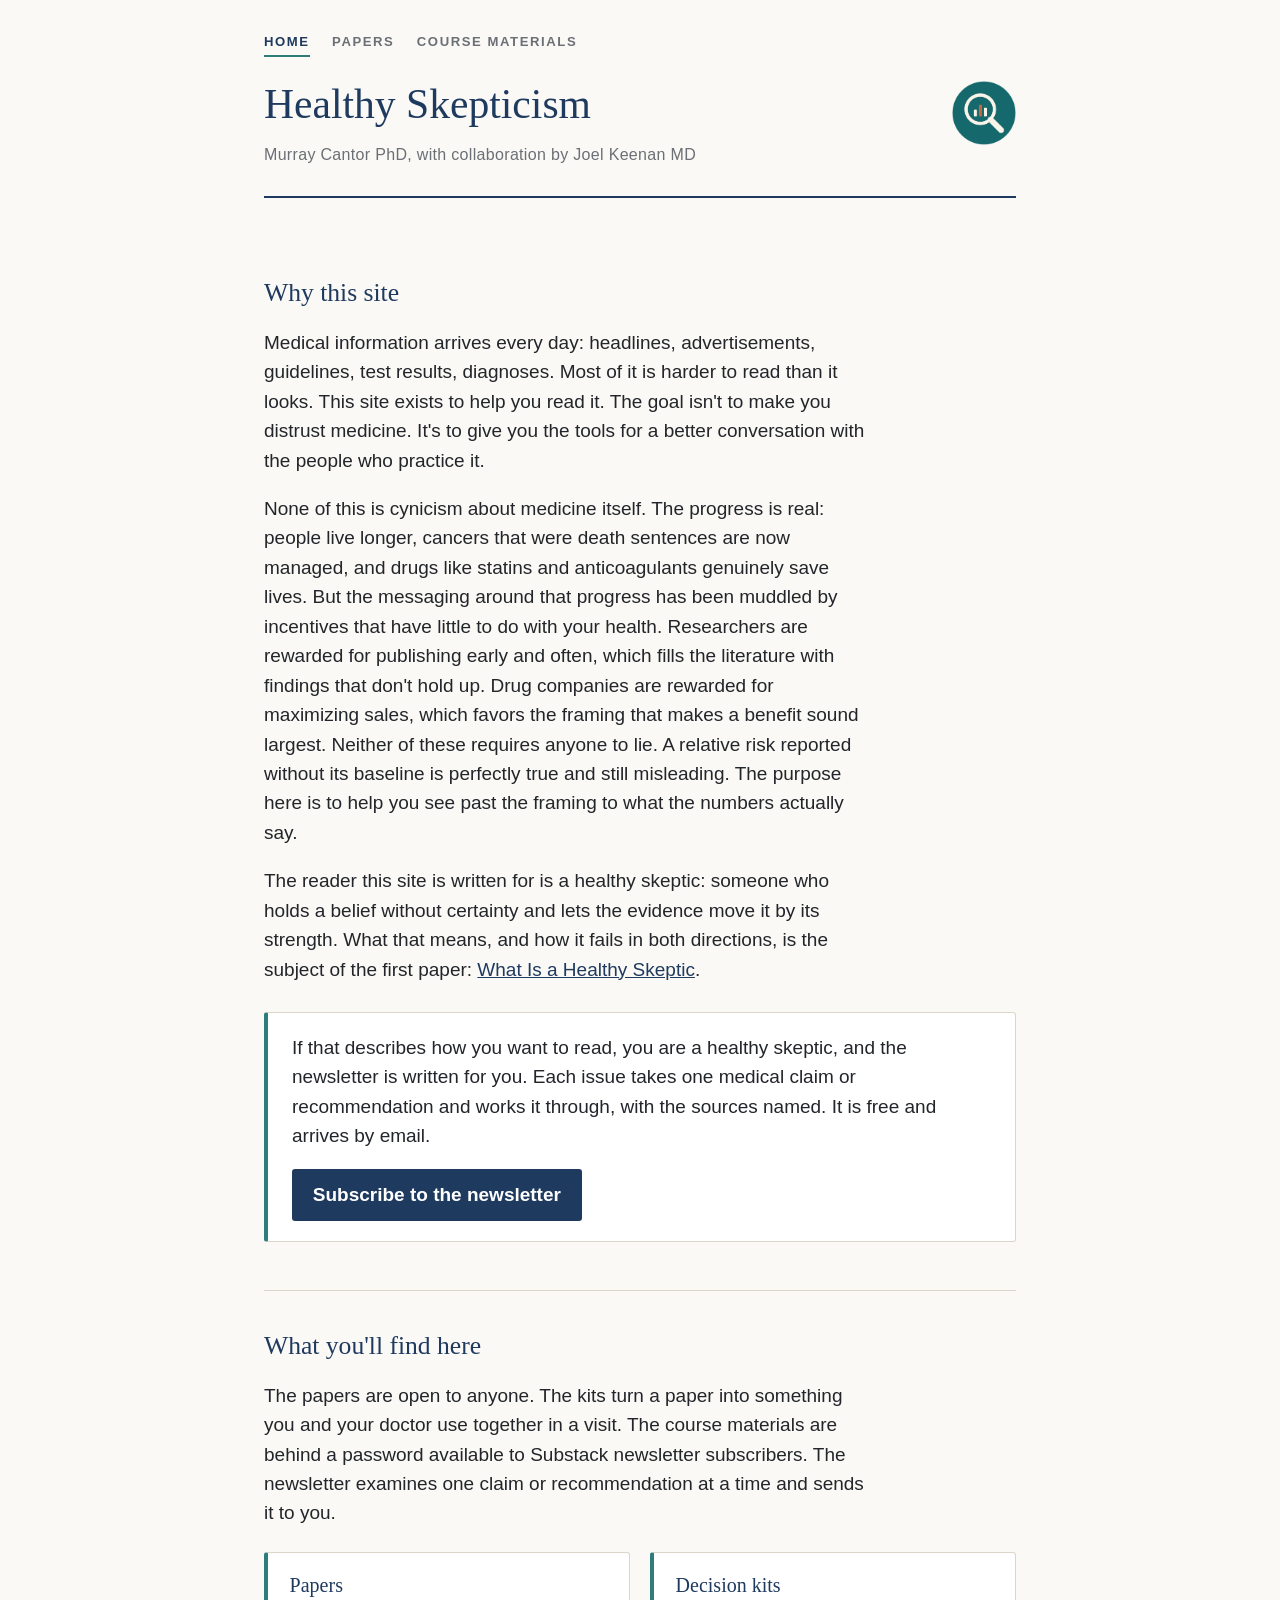
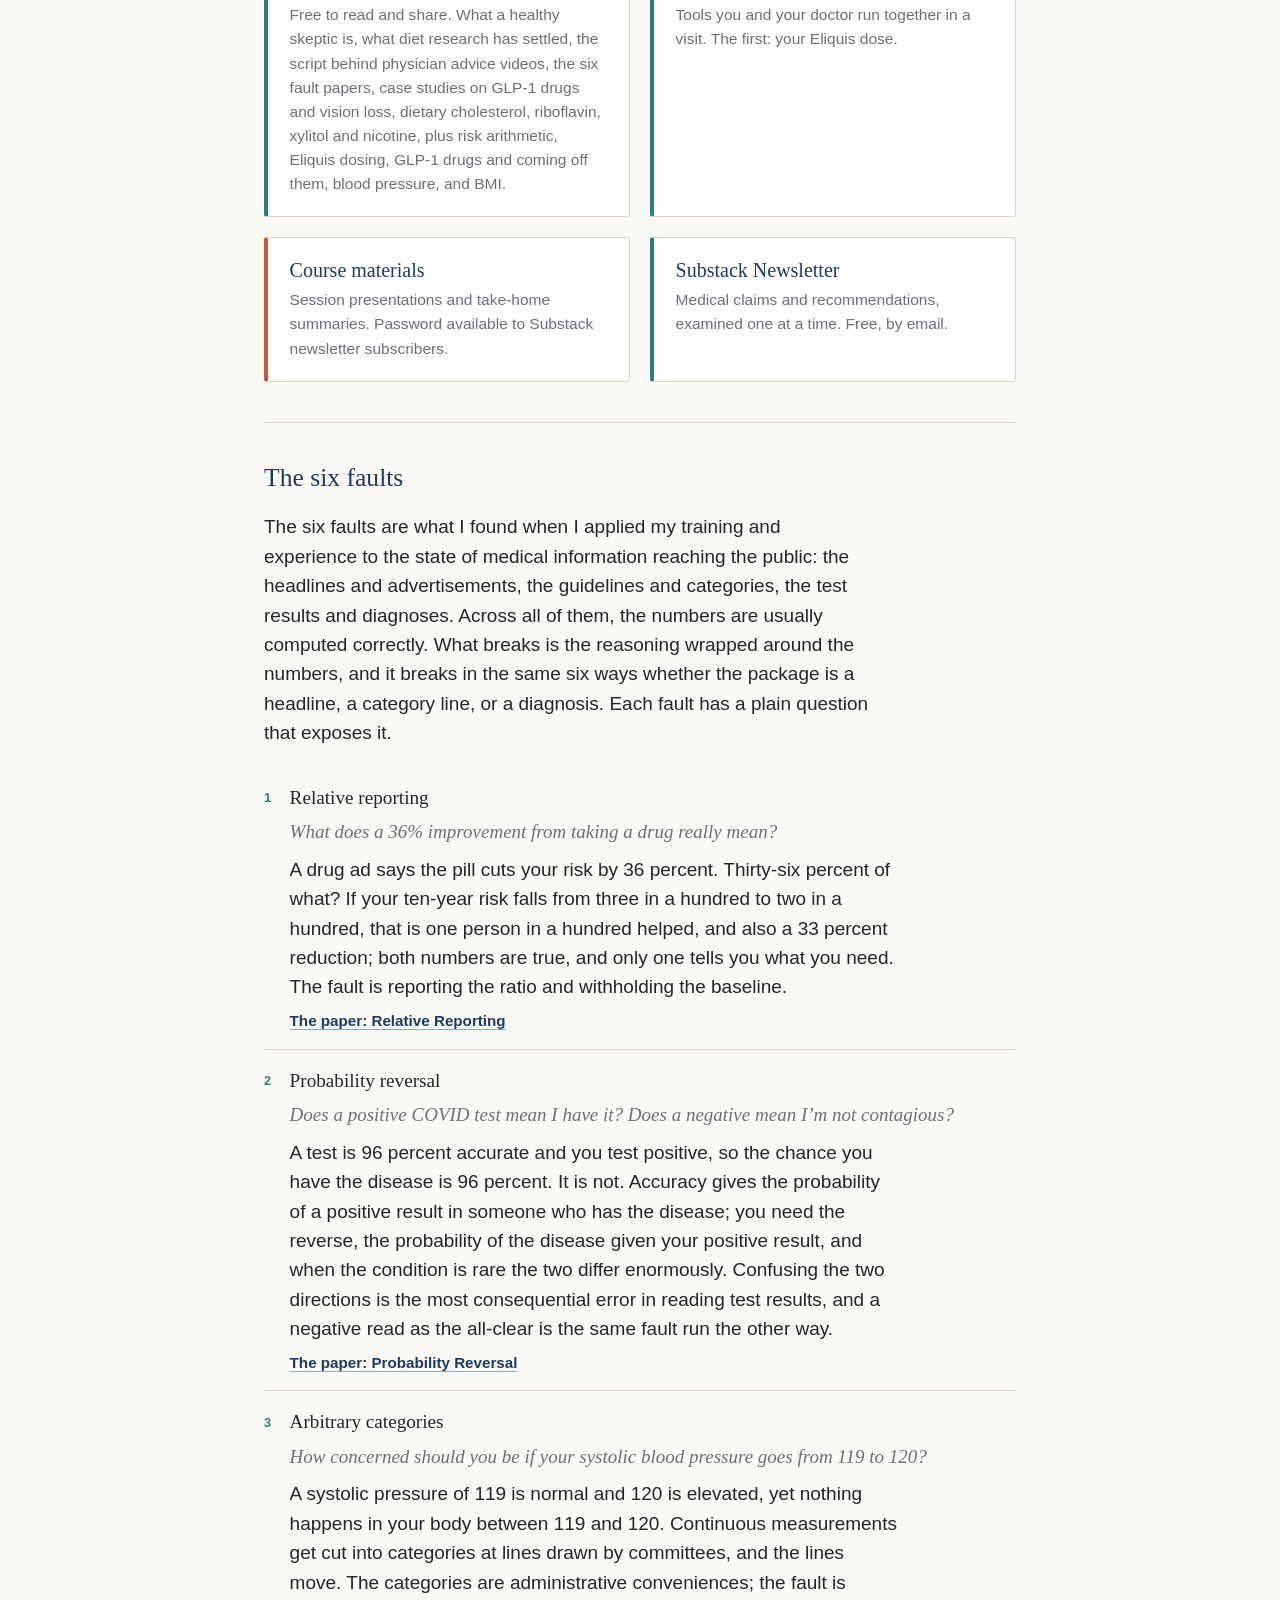
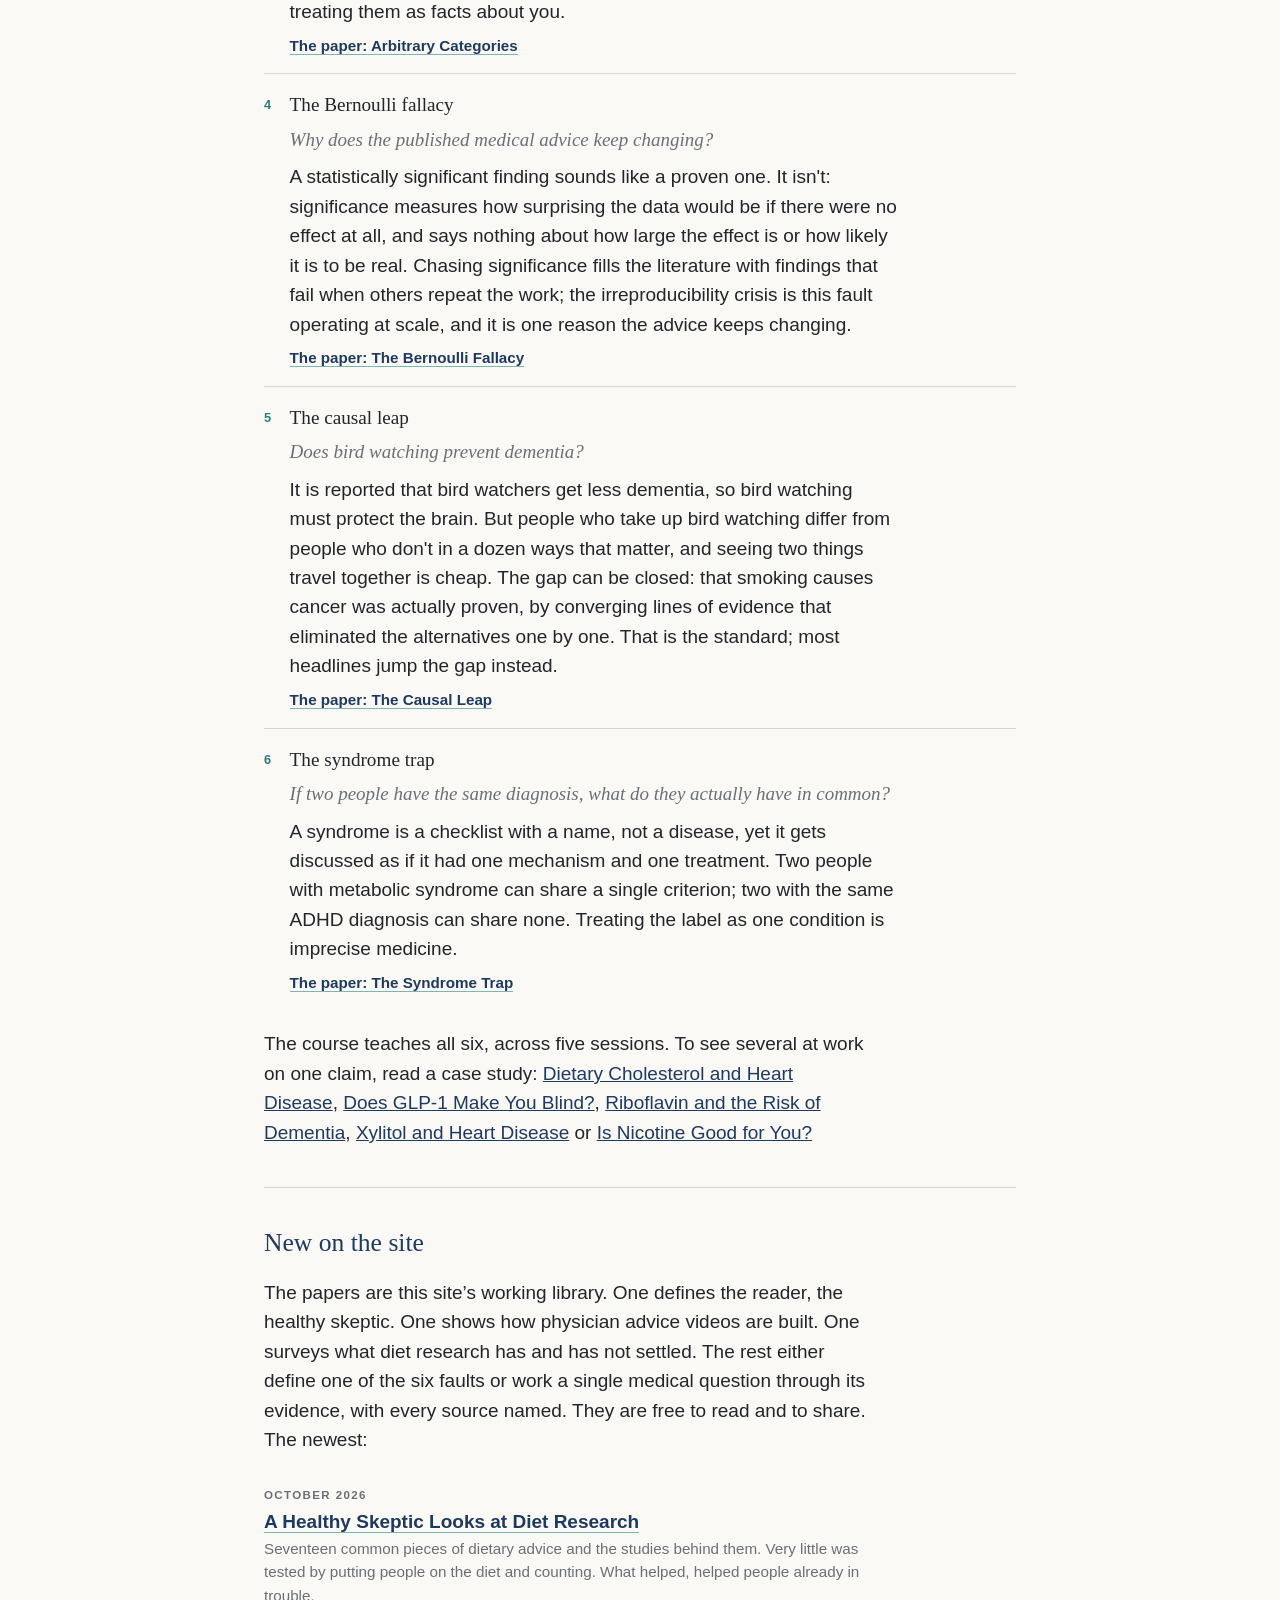
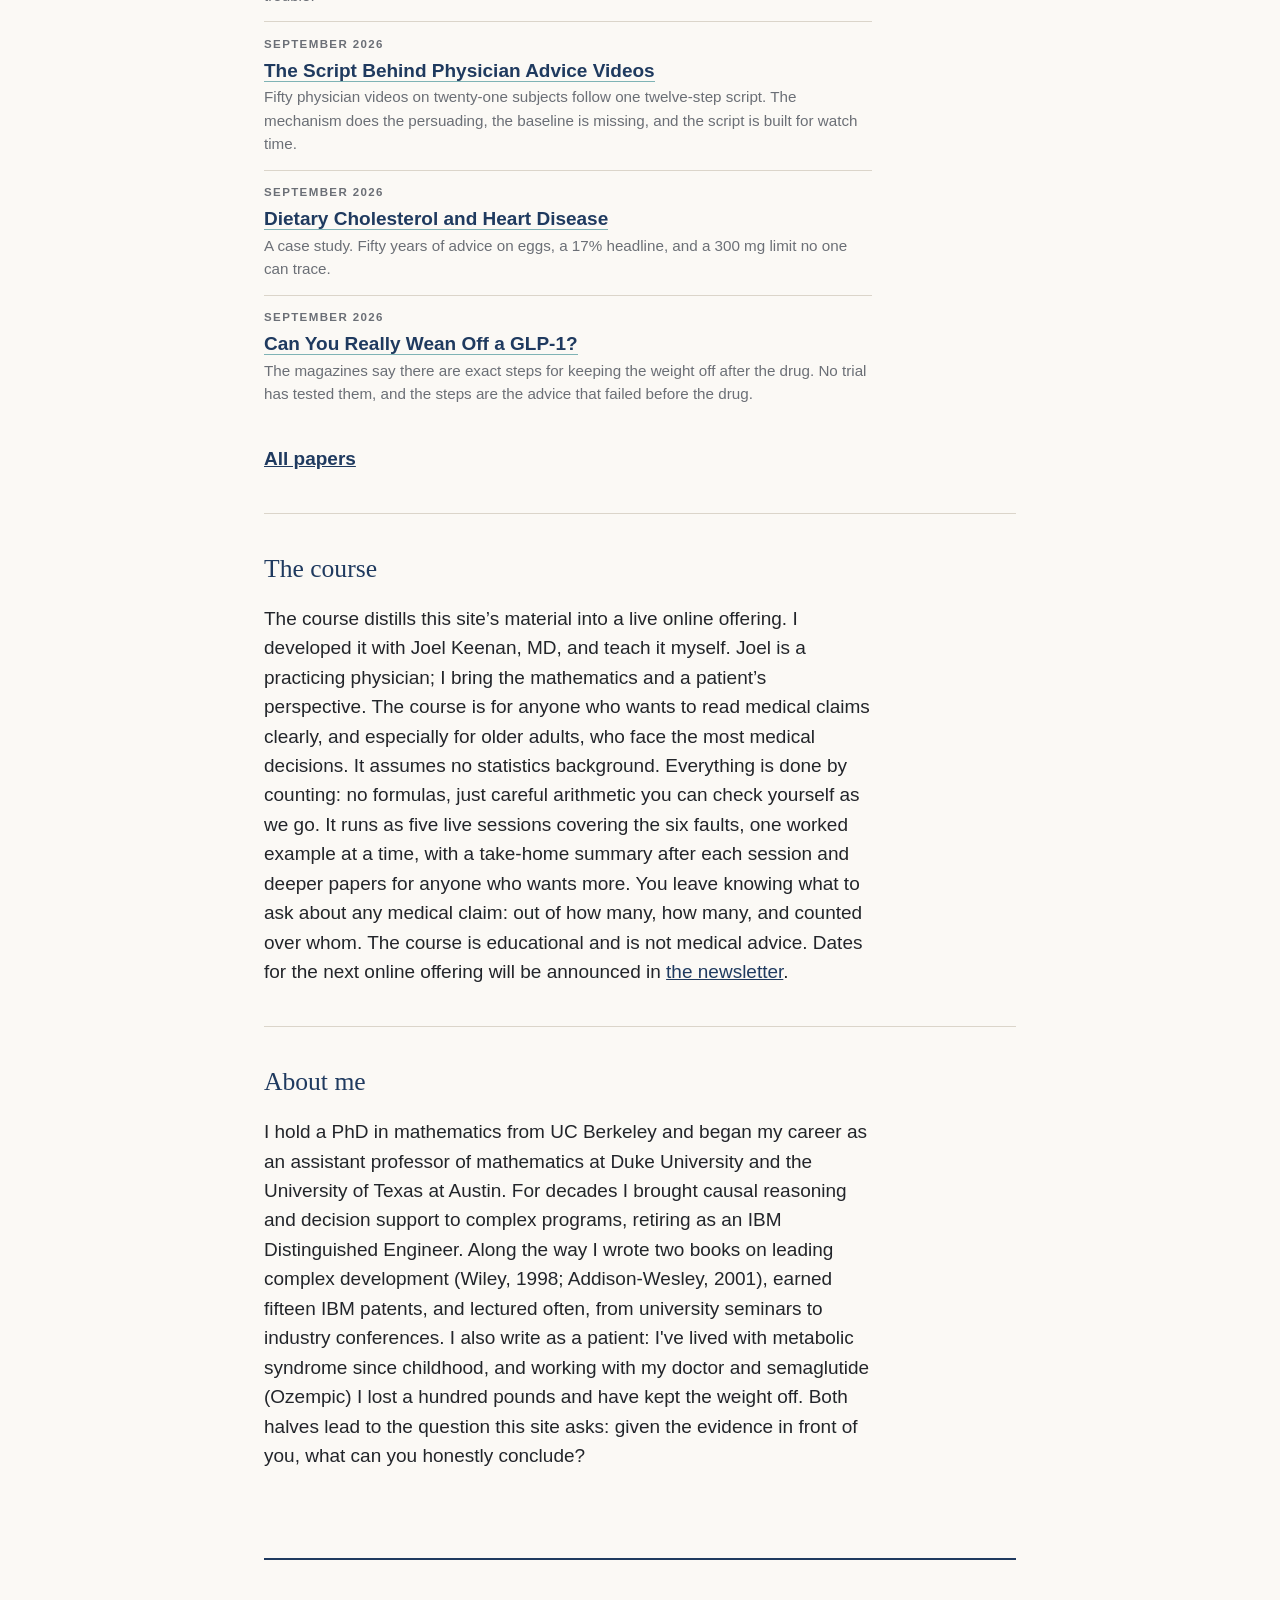
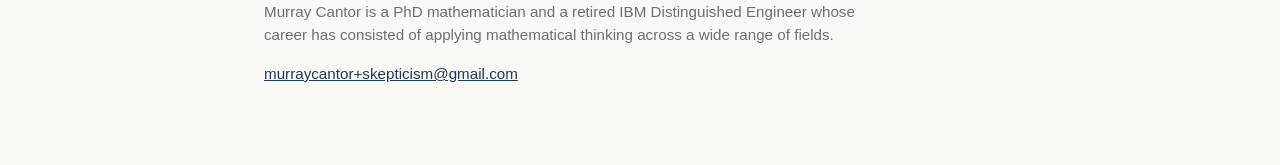
==== index.html @ be03b13c "Add files via upload Dietary paper" ====
<!DOCTYPE html>
<!--
  Healthy Skepticism — landing page.

  The site is four pages and one stylesheet:
    index.html     this page: what the course is, where it is offered, what is new
    papers.html    the public paper library
    eliquis.html   the Eliquis decision kit, explained piece by piece
    students.html  the gated course materials, one block per session
    site.css       all styling for all pages

  Three blocks below are marked for editing. Search for the banner comments:

    1. OFFERINGS   add or change a venue by copying one <dt>/<dd> pair
    2. NOTICES     add one <li> when a paper goes up on papers.html
    3. Footer      email and bio
    4. NEWSLETTER  the invitation block in Why this site, a card, a notice,
                   and the course paragraph
                   (newsletter.healthy-skepticism.com; no embed by decision)

  Adding a paper is two edits: the entry on papers.html and a notice here.
-->
<html lang="en">
<head>
<meta charset="utf-8">
<meta name="viewport" content="width=device-width, initial-scale=1">
<title>Healthy Skepticism</title>
<meta name="description" content="Making sense of medical claims by counting. Free papers on risk, testing and causation, practical decision kits, and a short course on what the numbers in a study, a screening test or a drug advertisement actually say.">
<link rel="stylesheet" href="site.css">
<link rel="icon" href="favicon-32.png" type="image/png" sizes="32x32">
<link rel="alternate icon" href="favicon.ico">
<link rel="apple-touch-icon" href="apple-touch-icon.png">
<meta name="theme-color" content="#1F3A5F">
<meta property="og:type" content="website">
<meta property="og:title" content="Healthy Skepticism">
<meta property="og:description" content="Making sense of medical claims by counting. Free papers on risk, testing and causation, practical decision kits, and a short course on what the numbers in a study, a screening test or a drug advertisement actually say.">
<meta property="og:image" content="https://healthy-skepticism.com/og-image.png">
</head>
<body>
<div class="wrap">

  <nav class="sitenav" aria-label="Site">
    <a href="index.html" aria-current="page">Home</a>
    <a href="papers.html">Papers</a>
    <a href="students.html">Course materials</a>
  </nav>

  <header class="masthead">
    <img class="mark-corner" src="mark.png" width="64" height="64" alt="">
    <h1>Healthy Skepticism</h1>
    <p class="byline">Murray Cantor PhD, with collaboration by Joel Keenan MD</p>
  </header>

  <section>
    <h2>Why this site</h2>
    <p>Medical information arrives every day: headlines, advertisements, guidelines, test results, diagnoses. Most of it is harder to read than it looks. This site exists to help you read it. The goal isn't to make you distrust medicine. It's to give you the tools for a better conversation with the people who practice it.</p>
    <p>None of this is cynicism about medicine itself. The progress is real: people live longer, cancers that were death sentences are now managed, and drugs like statins and anticoagulants genuinely save lives. But the messaging around that progress has been muddled by incentives that have little to do with your health. Researchers are rewarded for publishing early and often, which fills the literature with findings that don't hold up. Drug companies are rewarded for maximizing sales, which favors the framing that makes a benefit sound largest. Neither of these requires anyone to lie. A relative risk reported without its baseline is perfectly true and still misleading. The purpose here is to help you see past the framing to what the numbers actually say.</p>
    <p>The reader this site is written for is a healthy skeptic: someone who holds a belief without certainty and lets the evidence move it by its strength. What that means, and how it fails in both directions, is the subject of the first paper: <a href="papers.html#healthy-skeptic">What Is a Healthy Skeptic</a>.</p>
    <aside class="invite">
      <p>If that describes how you want to read, you are a healthy skeptic, and the newsletter is written for you. Each issue takes one medical claim or recommendation and works it through, with the sources named. It is free and arrives by email.</p>
      <p><a class="cta" href="https://newsletter.healthy-skepticism.com" rel="noopener">Subscribe to the newsletter</a></p>
    </aside>
  </section>

  <section>
    <h2>What you'll find here</h2>
    <p>The papers are open to anyone. The kits turn a paper into something you and your doctor use together in a visit. The course materials are behind a password available to Substack newsletter subscribers. The newsletter examines one claim or recommendation at a time and sends it to you.</p>
    <div class="cards">
      <a class="card" href="papers.html">
        <h3>Papers</h3>
        <p>Free to read and share. What a healthy skeptic is, what diet research has settled, the script behind physician advice videos, the six fault papers, case studies on GLP-1 drugs and vision loss, dietary cholesterol, riboflavin, xylitol and nicotine, plus risk arithmetic, Eliquis dosing, GLP-1 drugs and coming off them, blood pressure, and BMI.</p>
      </a>
      <a class="card" href="eliquis.html">
        <h3>Decision kits</h3>
        <p>Tools you and your doctor run together in a visit. The first: your Eliquis dose.</p>
      </a>
      <a class="card locked" href="students.html">
        <h3>Course materials</h3>
        <p>Session presentations and take-home summaries. Password available to Substack newsletter subscribers.</p>
      </a>
      <a class="card" href="https://newsletter.healthy-skepticism.com" rel="noopener">
        <h3>Substack Newsletter</h3>
        <p>Medical claims and recommendations, examined one at a time. Free, by email.</p>
      </a>
    </div>
  </section>

  <section id="faults">
    <h2>The six faults</h2>
    <p>The six faults are what I found when I applied my training and experience to the state of medical information reaching the public: the headlines and advertisements, the guidelines and categories, the test results and diagnoses. Across all of them, the numbers are usually computed correctly. What breaks is the reasoning wrapped around the numbers, and it breaks in the same six ways whether the package is a headline, a category line, or a diagnosis. Each fault has a plain question that exposes it.</p>
    <ol class="faults">
      <li>
        <span class="name">Relative reporting</span>
        <span class="q">What does a 36% improvement from taking a drug really mean?</span>
        <p class="expl">A drug ad says the pill cuts your risk by 36 percent. Thirty-six percent of what? If your ten-year risk falls from three in a hundred to two in a hundred, that is one person in a hundred helped, and also a 33 percent reduction; both numbers are true, and only one tells you what you need. The fault is reporting the ratio and withholding the baseline.</p>
              <p class="read"><a href="papers/fault1-relative-reporting.pdf" target="_blank" rel="noopener">The paper: Relative Reporting</a></p>
      </li>
      <li>
        <span class="name">Probability reversal</span>
        <span class="q">Does a positive COVID test mean I have it? Does a negative mean I’m not contagious?</span>
        <p class="expl">A test is 96 percent accurate and you test positive, so the chance you have the disease is 96 percent. It is not. Accuracy gives the probability of a positive result in someone who has the disease; you need the reverse, the probability of the disease given your positive result, and when the condition is rare the two differ enormously. Confusing the two directions is the most consequential error in reading test results, and a negative read as the all-clear is the same fault run the other way.</p>
              <p class="read"><a href="papers/fault2-probability-reversal.pdf" target="_blank" rel="noopener">The paper: Probability Reversal</a></p>
      </li>
      <li>
        <span class="name">Arbitrary categories</span>
        <span class="q">How concerned should you be if your systolic blood pressure goes from 119 to 120?</span>
        <p class="expl">A systolic pressure of 119 is normal and 120 is elevated, yet nothing happens in your body between 119 and 120. Continuous measurements get cut into categories at lines drawn by committees, and the lines move. The categories are administrative conveniences; the fault is treating them as facts about you.</p>
              <p class="read"><a href="papers/fault3-arbitrary-categories.pdf" target="_blank" rel="noopener">The paper: Arbitrary Categories</a></p>
      </li>
      <li>
        <span class="name">The Bernoulli fallacy</span>
        <span class="q">Why does the published medical advice keep changing?</span>
        <p class="expl">A statistically significant finding sounds like a proven one. It isn't: significance measures how surprising the data would be if there were no effect at all, and says nothing about how large the effect is or how likely it is to be real. Chasing significance fills the literature with findings that fail when others repeat the work; the irreproducibility crisis is this fault operating at scale, and it is one reason the advice keeps changing.</p>
              <p class="read"><a href="papers/fault4-bernoulli-fallacy.pdf" target="_blank" rel="noopener">The paper: The Bernoulli Fallacy</a></p>
      </li>
      <li>
        <span class="name">The causal leap</span>
        <span class="q">Does bird watching prevent dementia?</span>
        <p class="expl">It is reported that bird watchers get less dementia, so bird watching must protect the brain. But people who take up bird watching differ from people who don't in a dozen ways that matter, and seeing two things travel together is cheap. The gap can be closed: that smoking causes cancer was actually proven, by converging lines of evidence that eliminated the alternatives one by one. That is the standard; most headlines jump the gap instead.</p>
              <p class="read"><a href="papers/fault5-causal-leap.pdf" target="_blank" rel="noopener">The paper: The Causal Leap</a></p>
      </li>
      <li>
        <span class="name">The syndrome trap</span>
        <span class="q">If two people have the same diagnosis, what do they actually have in common?</span>
        <p class="expl">A syndrome is a checklist with a name, not a disease, yet it gets discussed as if it had one mechanism and one treatment. Two people with metabolic syndrome can share a single criterion; two with the same ADHD diagnosis can share none. Treating the label as one condition is imprecise medicine.</p>
              <p class="read"><a href="papers/fault6-syndrome-trap.pdf" target="_blank" rel="noopener">The paper: The Syndrome Trap</a></p>
      </li>
    </ol>
    <p>The course teaches all six, across five sessions. To see several at work on one claim, read a case study: <a href="papers.html#cholesterol">Dietary Cholesterol and Heart Disease</a>, <a href="papers.html#glp1-vision">Does GLP-1 Make You Blind?</a>, <a href="papers.html#riboflavin">Riboflavin and the Risk of Dementia</a>, <a href="papers.html#xylitol">Xylitol and Heart Disease</a> or <a href="papers.html#nicotine">Is Nicotine Good for You?</a></p>
  </section>

  <section>
    <h2>New on the site</h2>
    <p>The papers are this site’s working library. One defines the reader, the healthy skeptic. One shows how physician advice videos are built. One surveys what diet research has and has not settled. The rest either define one of the six faults or work a single medical question through its evidence, with every source named. They are free to read and to share. The newest:</p>
    <ul class="notices">
      <li>
        <span class="when">October 2026</span>
        <a href="papers.html#diet-research">A Healthy Skeptic Looks at Diet Research</a>
        <span class="gloss">Seventeen common pieces of dietary advice and the studies behind them. Very little was tested by putting people on the diet and counting. What helped, helped people already in trouble.</span>
      </li>
      <li>
        <span class="when">September 2026</span>
        <a href="papers.html#advice-videos">The Script Behind Physician Advice Videos</a>
        <span class="gloss">Fifty physician videos on twenty-one subjects follow one twelve-step script. The mechanism does the persuading, the baseline is missing, and the script is built for watch time.</span>
      </li>
      <li>
        <span class="when">September 2026</span>
        <a href="papers.html#cholesterol">Dietary Cholesterol and Heart Disease</a>
        <span class="gloss">A case study. Fifty years of advice on eggs, a 17% headline, and a 300 mg limit no one can trace.</span>
      </li>
      <li>
        <span class="when">September 2026</span>
        <a href="papers.html#glp1-wean">Can You Really Wean Off a GLP-1?</a>
        <span class="gloss">The magazines say there are exact steps for keeping the weight off after the drug. No trial has tested them, and the steps are the advice that failed before the drug.</span>
      </li>
    </ul>
    <p class="more"><a href="papers.html">All papers</a></p>
  </section>

  <section>
    <h2>The course</h2>
    <p>The course distills this site’s material into a live online offering. I developed it with Joel Keenan, MD, and teach it myself. Joel is a practicing physician; I bring the mathematics and a patient’s perspective. The course is for anyone who wants to read medical claims clearly, and especially for older adults, who face the most medical decisions. It assumes no statistics background. Everything is done by counting: no formulas, just careful arithmetic you can check yourself as we go. It runs as five live sessions covering the six faults, one worked example at a time, with a take-home summary after each session and deeper papers for anyone who wants more. You leave knowing what to ask about any medical claim: out of how many, how many, and counted over whom. The course is educational and is not medical advice. Dates for the next online offering will be announced in <a href="https://newsletter.healthy-skepticism.com" rel="noopener">the newsletter</a>.</p>
  </section>

  <section>
    <h2>About me</h2>
    <p>I hold a PhD in mathematics from UC Berkeley and began my career as an assistant professor of mathematics at Duke University and the University of Texas at Austin. For decades I brought causal reasoning and decision support to complex programs, retiring as an IBM Distinguished Engineer. Along the way I wrote two books on leading complex development (Wiley, 1998; Addison-Wesley, 2001), earned fifteen IBM patents, and lectured often, from university seminars to industry conferences. I also write as a patient: I've lived with metabolic syndrome since childhood, and working with my doctor and semaglutide (Ozempic) I lost a hundred pounds and have kept the weight off. Both halves lead to the question this site asks: given the evidence in front of you, what can you honestly conclude?</p>
  </section>
  <!-- ====================================================================== -->

  <footer>
    <p>Murray Cantor is a PhD mathematician and a retired IBM Distinguished Engineer whose career has consisted of applying mathematical thinking across a wide range of fields.</p>
    <p><a href="mailto:murraycantor+skepticism@gmail.com">murraycantor+skepticism@gmail.com</a></p>
  </footer>

</div>
</body>
</html>
---- site.css ----
/* ============================================================
   Healthy Skepticism — one stylesheet for the whole site.

   Every page links this file and nothing else. Change a colour,
   a font or a rule here and all three pages follow.

   Sections below, in order:
     tokens · base · site nav · masthead · sections · cards
     five faults · venues · notices · paper entries · file lists
     footer · password gate · small screens
   ============================================================ */

/* ---------- tokens ---------- */
:root{
  --navy:#1F3A5F;
  --teal:#2E7D7B;
  --teal-pale:#7FB3B5;
  --terra:#C05B3C;
  --amber:#E08A3C;
  --darkred:#8B2323;
  --moss:#5A7247;
  --ink:#22252A;
  --paper:#FBF9F5;
  --rule:#DBD5CA;
  --muted:#6B6F76;
  --serif:"Bookman Old Style","Bookman","Georgia",serif;
  --sans:"Calibri","Segoe UI",-apple-system,BlinkMacSystemFont,"Helvetica Neue",Arial,sans-serif;
}

/* ---------- base ---------- */
*{box-sizing:border-box}
html{-webkit-text-size-adjust:100%}
body{
  margin:0;background:var(--paper);color:var(--ink);
  font-family:var(--sans);font-size:19px;line-height:1.55;
}
.wrap{max-width:50rem;margin:0 auto;padding:2rem 1.5rem 5rem}
a{color:var(--navy)}
a:focus-visible{outline:3px solid var(--amber);outline-offset:3px;border-radius:2px}
[hidden]{display:none !important}

.masthead{position:relative}
.mark-corner{position:absolute;top:0;right:0}
@media (max-width:600px){.mark-corner{width:44px;height:44px}}

/* ---------- site nav ---------- */
.sitenav{
  display:flex;flex-wrap:wrap;gap:1.4rem;
  font-size:.82rem;letter-spacing:.12em;text-transform:uppercase;font-weight:700;
  padding-bottom:1.5rem
}
.sitenav a{color:var(--muted);text-decoration:none;padding-bottom:.15rem}
.sitenav a:hover{color:var(--navy)}
.sitenav a[aria-current="page"]{color:var(--navy);border-bottom:2px solid var(--teal)}

/* ---------- masthead ---------- */
.masthead{border-bottom:2px solid var(--navy);padding-bottom:1.75rem;margin-bottom:2.5rem}
.eyebrow,.course{
  font-size:.8rem;letter-spacing:.16em;text-transform:uppercase;
  color:var(--teal);font-weight:700;margin:0 0 .6rem
}
h1{font-family:var(--serif);font-size:2.6rem;line-height:1.12;margin:0 0 1rem;color:var(--navy);font-weight:400}
.masthead h1:last-child{margin-bottom:0}
.byline{margin:.2rem 0 0;font-size:1rem;color:var(--muted);letter-spacing:.02em}
.standfirst{margin:0;max-width:36rem;font-size:1.1rem}

/* ---------- sections ---------- */
section{padding:2.5rem 0;border-bottom:1px solid var(--rule)}
section:last-of-type{border-bottom:0}
h2{font-family:var(--serif);font-size:1.6rem;line-height:1.2;margin:0 0 1rem;font-weight:400;color:var(--navy)}
h3{font-family:var(--serif);font-size:1.25rem;line-height:1.25;margin:0;font-weight:400;color:var(--ink)}
p{max-width:38rem}
p:last-child{margin-bottom:0}
.note{color:var(--muted);font-size:.95rem}

/* ---------- destination cards ---------- */
.cards{display:grid;grid-template-columns:1fr 1fr;gap:1.25rem;margin-top:1.5rem}
.card{
  display:block;text-decoration:none;color:inherit;
  border:1.5px solid var(--rule);border-left:4px solid var(--teal);
  border-radius:3px;padding:1.25rem 1.35rem;background:#fff
}
.card:hover{border-color:var(--teal-pale);border-left-color:var(--navy)}
.card:focus-visible{outline:3px solid var(--amber);outline-offset:3px}
.card h3{margin-bottom:.35rem;color:var(--navy)}
.card p{margin:0;font-size:.97rem;color:var(--muted);max-width:none}
.card.locked{border-left-color:var(--terra)}

/* ---------- buttons ---------- */
.cta{
  display:inline-block;font-weight:600;text-decoration:none;color:#fff;
  background:var(--navy);padding:.7rem 1.3rem;border-radius:3px;margin-top:.25rem
}
.cta:hover{background:var(--teal)}
.cta:focus-visible{outline:3px solid var(--amber);outline-offset:3px}

/* ---------- invitation (home page, newsletter) ---------- */
.invite{
  margin:1.75rem 0 .5rem;padding:1.25rem 1.5rem;
  border:1.5px solid var(--rule);border-left:4px solid var(--teal);
  background:#fff;border-radius:3px
}
.invite p{margin:0 0 .9rem;max-width:none}
.invite p:last-child{margin-bottom:0}

/* ---------- the five faults ---------- */
ol.faults{list-style:none;margin:0;padding:0;counter-reset:fault}
ol.faults li{padding:1rem 0;border-top:1px solid var(--rule);counter-increment:fault}
ol.faults li:first-child{border-top:0}
ol.faults .name{font-family:var(--serif);font-size:1.2rem;color:var(--ink);display:block}
ol.faults .name::before{
  content:counter(fault);
  font-family:var(--sans);font-size:.8rem;font-weight:700;color:var(--teal);
  display:inline-block;min-width:1.6rem;vertical-align:.15em
}
ol.faults .q{
  font-family:var(--serif);font-style:italic;color:var(--muted);
  margin:.3rem 0 0 1.6rem;display:block
}
ol.faults .expl{margin:.5rem 0 0 1.6rem}
ol.faults .read{margin:.45rem 0 0 1.6rem;font-size:.95rem}
ol.faults .read a{text-decoration:none;font-weight:600;border-bottom:1.5px solid var(--teal-pale)}
ol.faults .read a:hover{border-bottom-color:var(--teal)}

/* ---------- venues ---------- */
dl.venues{margin:0}
dl.venues dt{
  font-family:var(--serif);font-size:1.15rem;color:var(--ink);
  padding-top:1rem;margin-top:1rem;border-top:1px solid var(--rule)
}
dl.venues dt:first-child{padding-top:0;margin-top:0;border-top:0}
dl.venues dd{margin:.3rem 0 0;max-width:38rem;color:var(--muted)}

/* ---------- notices (what is new) ---------- */
ul.notices{list-style:none;margin:0;padding:0}
ul.notices li{padding:.85rem 0;border-top:1px solid var(--rule);max-width:38rem}
ul.notices li:first-child{border-top:0}
ul.notices .when{
  display:block;font-size:.72rem;letter-spacing:.12em;text-transform:uppercase;
  color:var(--muted);font-weight:700;margin-bottom:.15rem
}
ul.notices a{font-weight:600;text-decoration:none;border-bottom:1.5px solid var(--teal-pale)}
ul.notices a:hover{border-bottom-color:var(--navy)}
ul.notices .gloss{display:block;color:var(--muted);font-size:.95rem}
.more{margin-top:1.5rem;font-weight:600}

/* ---------- paper entries ---------- */
/* Section headings carry no subtitle, so the heading owns the space below it. */
.group{padding:2.5rem 0;border-bottom:1px solid var(--rule)}
.group:last-of-type{border-bottom:0}
.group > h2{margin-bottom:1.5rem}
article.paper{
  padding:1.25rem 0 1.25rem 1.1rem;border-top:1px solid var(--rule);
  border-left:3px solid var(--accent,var(--teal));margin-top:1.25rem
}
article.paper:first-of-type{margin-top:0}
article.paper .tag{
  margin:0 0 .3rem;font-size:.72rem;letter-spacing:.12em;text-transform:uppercase;
  font-weight:700;color:var(--accent,var(--teal))
}
article.paper h3 a{text-decoration:none;border-bottom:1.5px solid var(--teal-pale)}
article.paper h3 a:hover{border-bottom-color:var(--navy)}
article.paper .sub{margin:.35rem 0 0;font-size:1rem}
article.paper .meta{
  margin:.6rem 0 0;font-size:.78rem;letter-spacing:.08em;text-transform:uppercase;
  color:var(--muted);font-weight:700
}
.f1{--accent:var(--teal)}
.f2{--accent:var(--navy)}
.f3{--accent:var(--terra)}
.f4{--accent:var(--darkred)}
.f5{--accent:var(--amber)}
.f6{--accent:var(--moss)}

/* ---------- session blocks and file lists ---------- */
.session{padding:2.5rem 0;border-bottom:1px solid var(--rule)}
.session:last-of-type{border-bottom:0}
.marker{
  font-size:.8rem;letter-spacing:.16em;text-transform:uppercase;font-weight:700;
  color:var(--muted);margin-bottom:.5rem
}
.session h2{font-size:1.75rem;margin:0;color:var(--navy)}
.question{
  font-family:var(--serif);font-style:italic;font-size:1.15rem;
  margin:.5rem 0 0;padding-left:.9rem;border-left:3px solid var(--accent,var(--teal));
  color:var(--accent,var(--teal))
}
.s1{--accent:var(--teal)}
.s2{--accent:var(--navy)}
.s3{--accent:var(--terra)}
.s4{--accent:var(--darkred)}
.s5{--accent:var(--teal)}
ul.files{list-style:none;margin:1.5rem 0 0;padding:0}
ul.files li{padding:.55rem 0;border-top:1px solid var(--rule)}
ul.files li:first-child{border-top:0}
ul.files a{text-decoration:none;font-weight:600;border-bottom:1.5px solid var(--teal-pale)}
ul.files a:hover{border-bottom-color:var(--accent,var(--teal))}
.kind{
  display:inline-block;min-width:5.5rem;
  font-size:.72rem;letter-spacing:.1em;text-transform:uppercase;
  color:var(--muted);font-weight:700
}

/* ---------- footer ---------- */
footer{margin-top:3rem;padding-top:1.5rem;border-top:2px solid var(--navy);font-size:.95rem;color:var(--muted)}
footer p{max-width:38rem}
footer a{color:var(--navy)}

/* ---------- password gate ---------- */
#gate{min-height:60vh;display:flex;flex-direction:column;justify-content:center;max-width:24rem}
#gate h1{margin-bottom:1.25rem}
#gate label{
  display:block;font-size:.8rem;letter-spacing:.16em;text-transform:uppercase;
  font-weight:700;color:var(--muted);margin-bottom:.5rem
}
#gate .row{display:flex;gap:.5rem}
#gate input{
  flex:1;min-width:0;font-family:var(--sans);font-size:1.05rem;padding:.6rem .7rem;
  border:1.5px solid var(--rule);border-radius:3px;background:#fff;color:var(--ink)
}
#gate input:focus-visible{outline:3px solid var(--amber);outline-offset:2px;border-color:var(--teal)}
#gate button{
  font-family:var(--sans);font-size:1.05rem;font-weight:600;padding:.6rem 1.1rem;
  border:0;border-radius:3px;background:var(--navy);color:#fff;cursor:pointer
}
#gate button:hover{background:var(--teal)}
#gate button:focus-visible{outline:3px solid var(--amber);outline-offset:2px}
#gate .hint{margin:.9rem 0 0;font-size:.95rem;color:var(--muted)}
#gate .error{margin:.9rem 0 0;font-size:.95rem;color:var(--darkred);font-weight:600}

/* ---------- small screens ---------- */
@media (max-width:34rem){
  body{font-size:18px}
  .wrap{padding:1.5rem 1.15rem 3.5rem}
  h1{font-size:2rem}
  h2{font-size:1.4rem}
  .session h2{font-size:1.45rem}
  .cards{grid-template-columns:1fr}
  .kind{display:block;min-width:0;margin-bottom:.15rem}
}
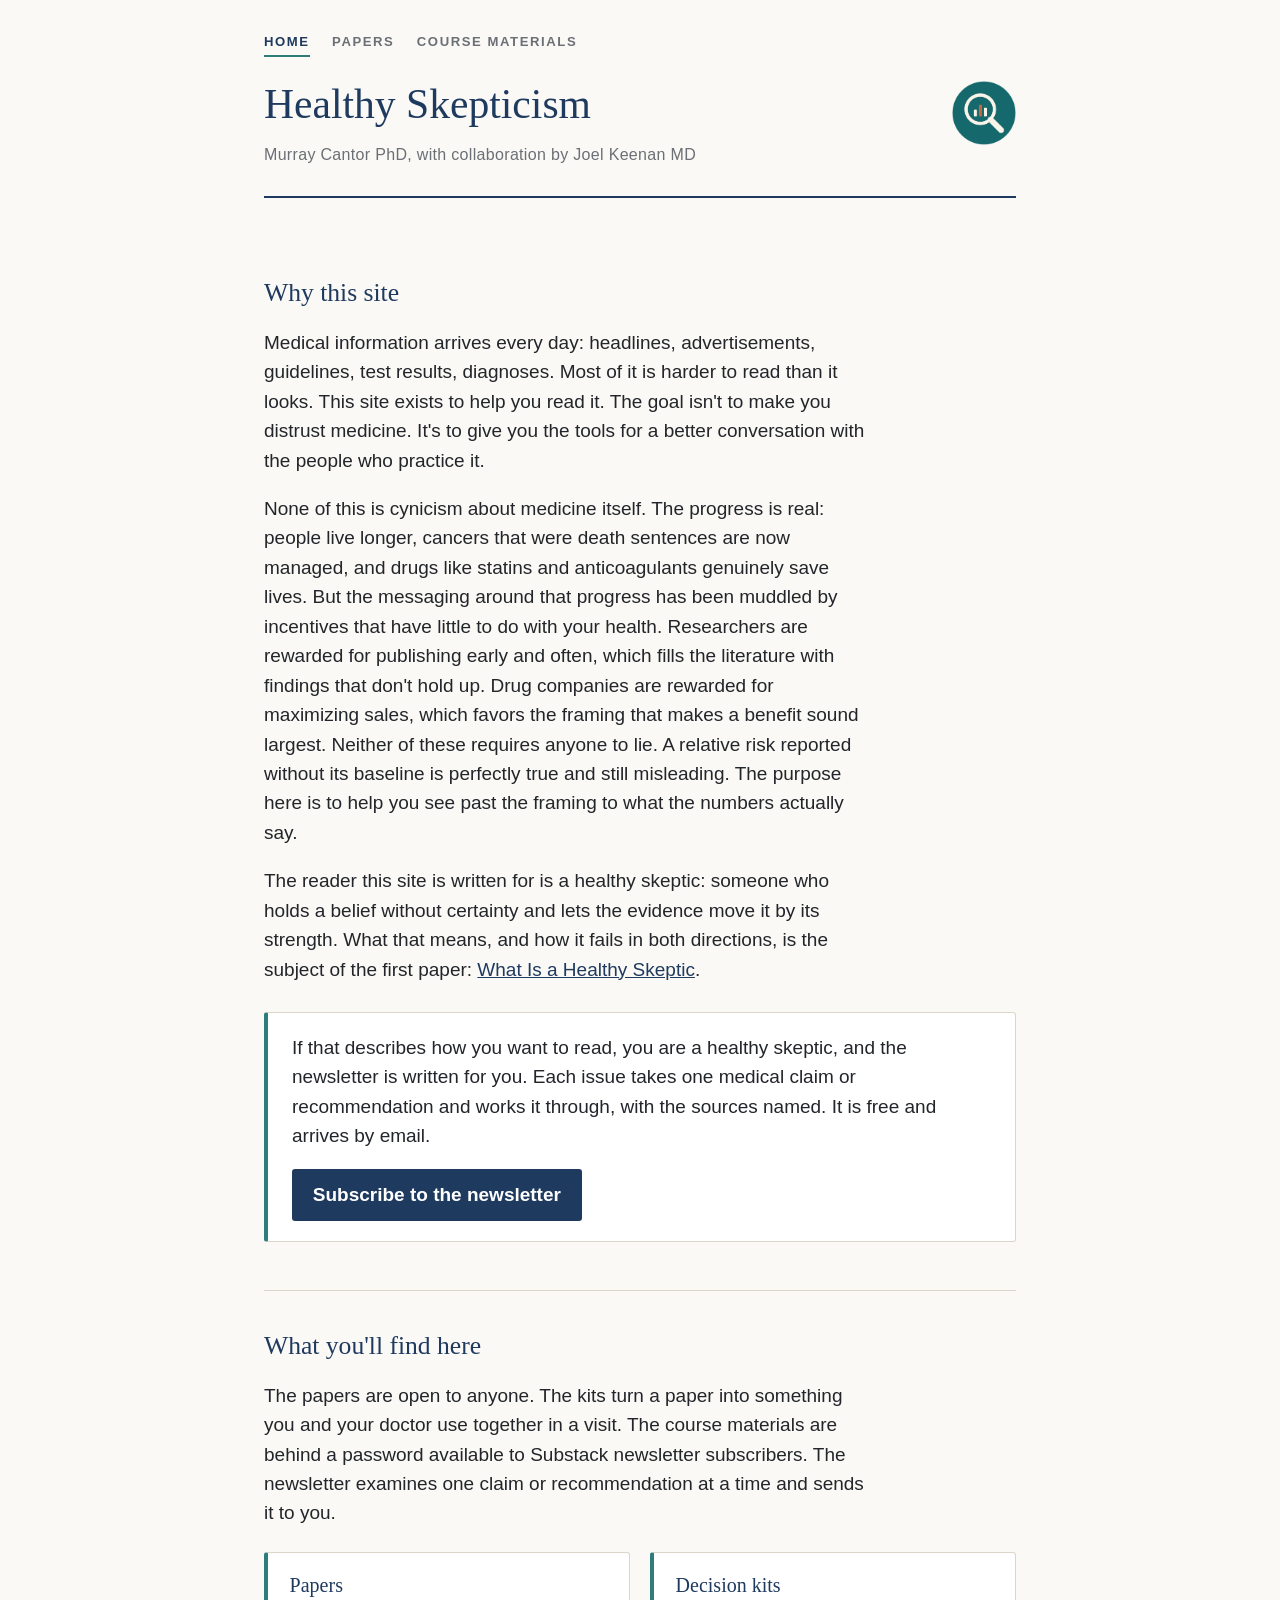
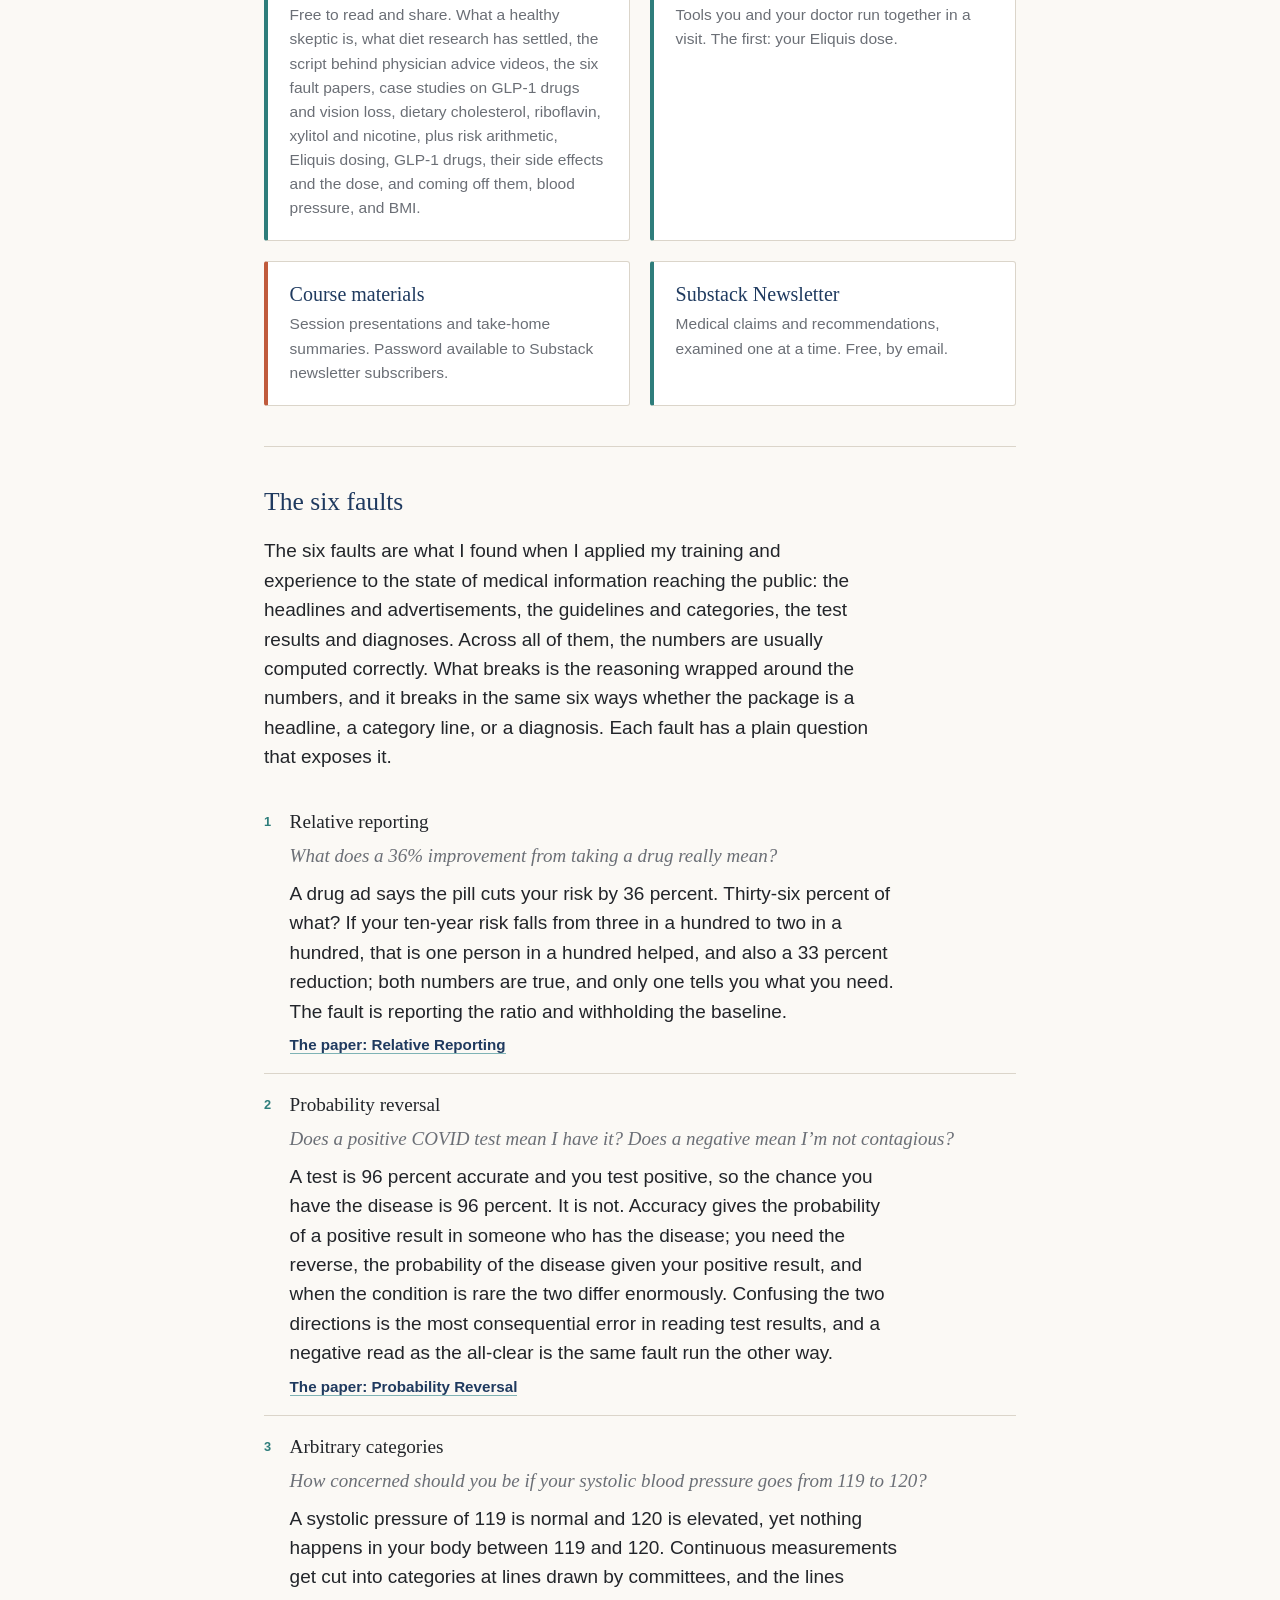
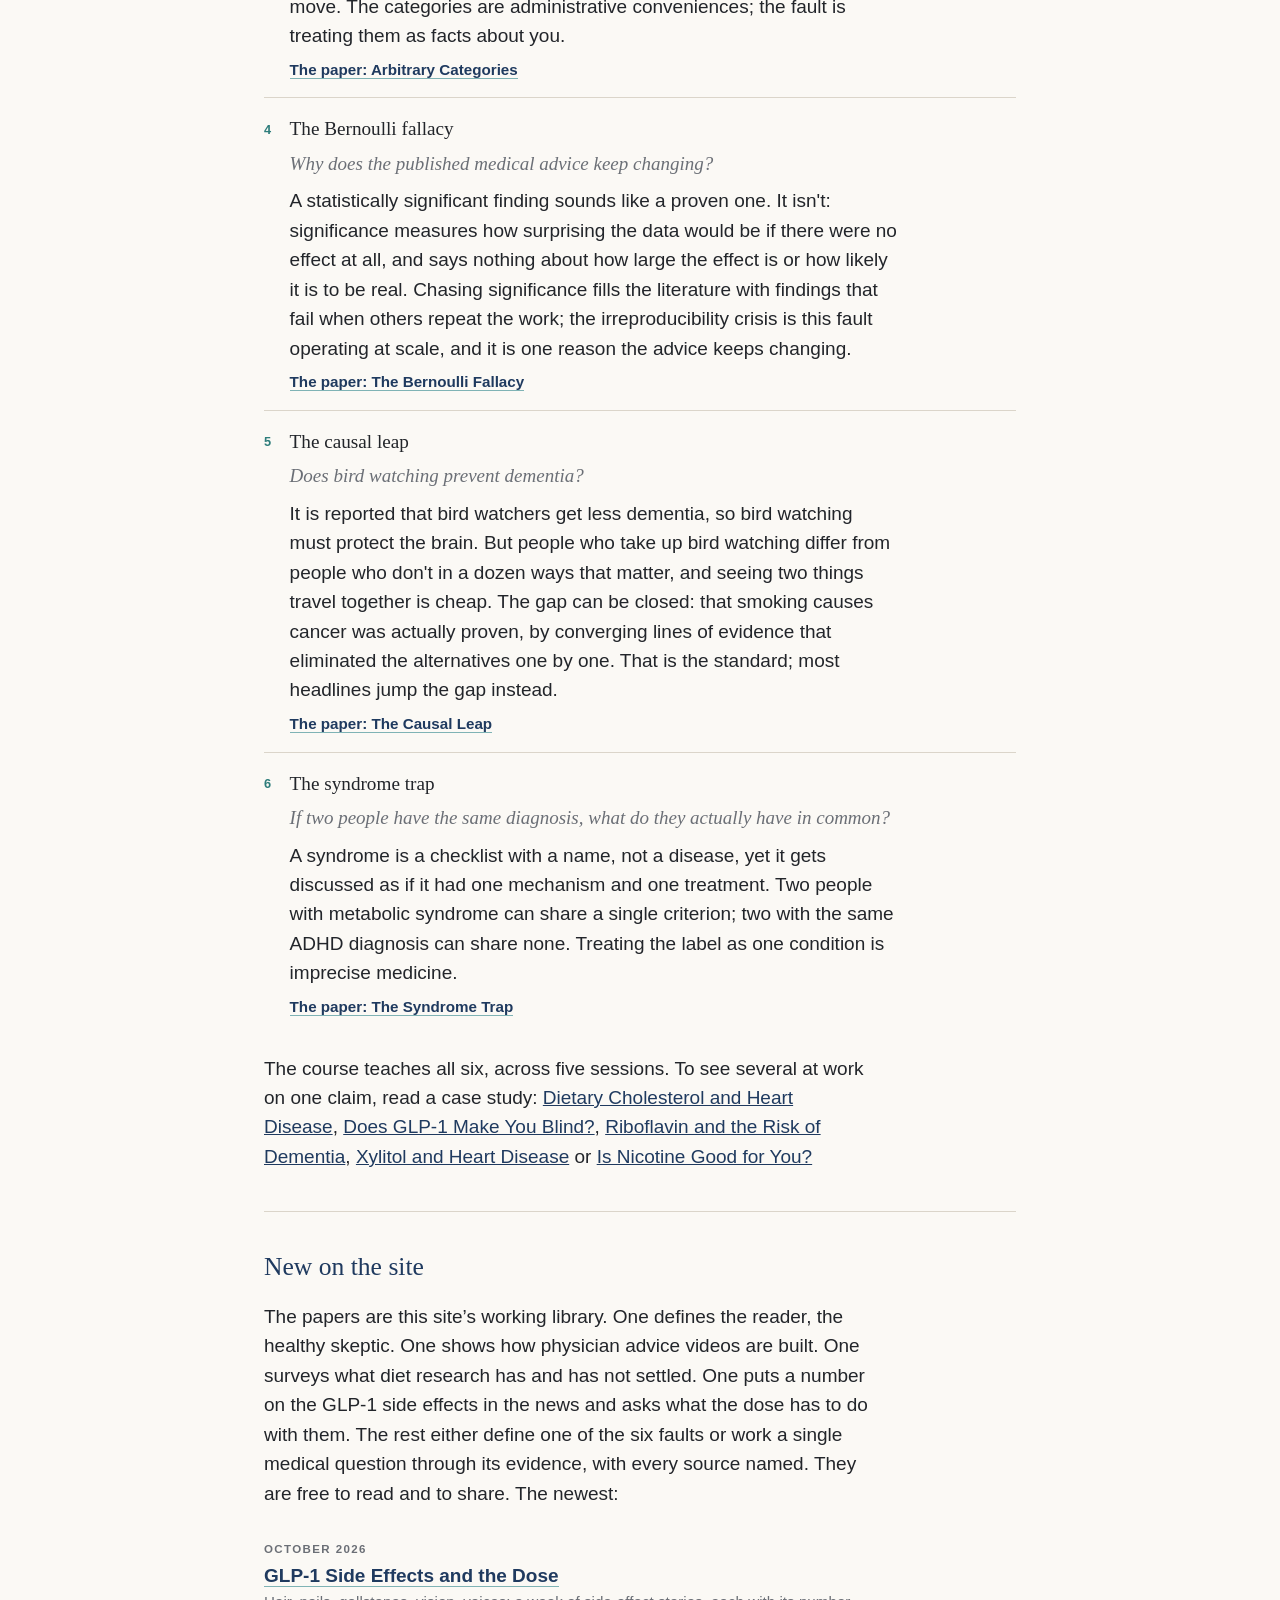
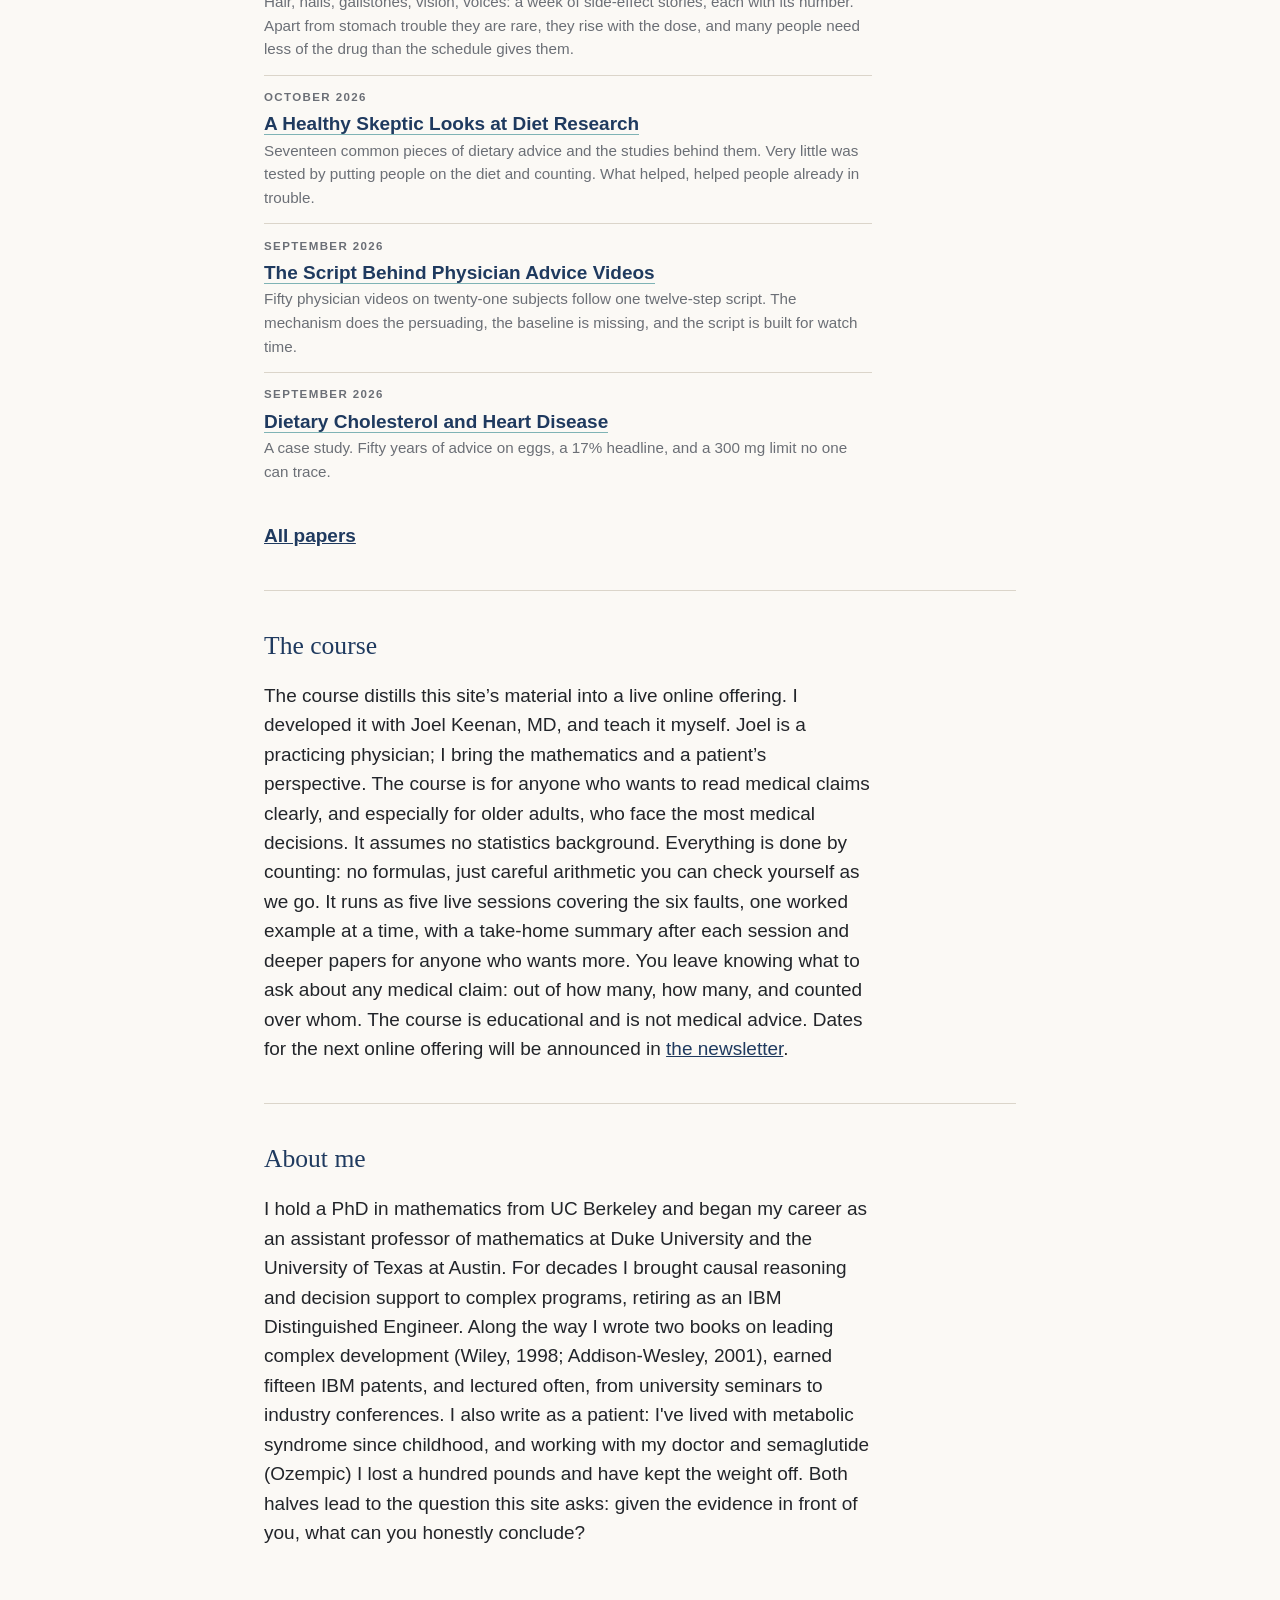
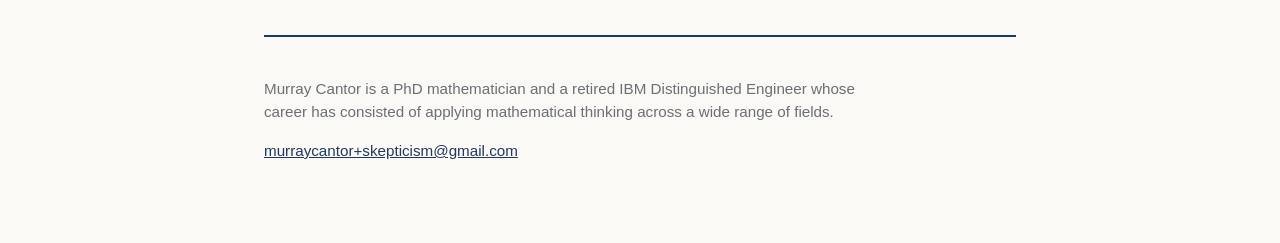
==== commit 08fedbb1: "Add files via upload" ====
--- a/index.html
+++ b/index.html
@@ -68,7 +68,7 @@
     <div class="cards">
       <a class="card" href="papers.html">
         <h3>Papers</h3>
-        <p>Free to read and share. What a healthy skeptic is, what diet research has settled, the script behind physician advice videos, the six fault papers, case studies on GLP-1 drugs and vision loss, dietary cholesterol, riboflavin, xylitol and nicotine, plus risk arithmetic, Eliquis dosing, GLP-1 drugs and coming off them, blood pressure, and BMI.</p>
+        <p>Free to read and share. What a healthy skeptic is, what diet research has settled, the script behind physician advice videos, the six fault papers, case studies on GLP-1 drugs and vision loss, dietary cholesterol, riboflavin, xylitol and nicotine, plus risk arithmetic, Eliquis dosing, GLP-1 drugs, their side effects and the dose, and coming off them, blood pressure, and BMI.</p>
       </a>
       <a class="card" href="eliquis.html">
         <h3>Decision kits</h3>
@@ -131,8 +131,13 @@
 
   <section>
     <h2>New on the site</h2>
-    <p>The papers are this site’s working library. One defines the reader, the healthy skeptic. One shows how physician advice videos are built. One surveys what diet research has and has not settled. The rest either define one of the six faults or work a single medical question through its evidence, with every source named. They are free to read and to share. The newest:</p>
+    <p>The papers are this site’s working library. One defines the reader, the healthy skeptic. One shows how physician advice videos are built. One surveys what diet research has and has not settled. One puts a number on the GLP-1 side effects in the news and asks what the dose has to do with them. The rest either define one of the six faults or work a single medical question through its evidence, with every source named. They are free to read and to share. The newest:</p>
     <ul class="notices">
+      <li>
+        <span class="when">October 2026</span>
+        <a href="papers.html#glp1-dose">GLP-1 Side Effects and the Dose</a>
+        <span class="gloss">Hair, nails, gallstones, vision, voices: a week of side-effect stories, each with its number. Apart from stomach trouble they are rare, they rise with the dose, and many people need less of the drug than the schedule gives them.</span>
+      </li>
       <li>
         <span class="when">October 2026</span>
         <a href="papers.html#diet-research">A Healthy Skeptic Looks at Diet Research</a>
@@ -147,11 +152,6 @@
         <span class="when">September 2026</span>
         <a href="papers.html#cholesterol">Dietary Cholesterol and Heart Disease</a>
         <span class="gloss">A case study. Fifty years of advice on eggs, a 17% headline, and a 300 mg limit no one can trace.</span>
-      </li>
-      <li>
-        <span class="when">September 2026</span>
-        <a href="papers.html#glp1-wean">Can You Really Wean Off a GLP-1?</a>
-        <span class="gloss">The magazines say there are exact steps for keeping the weight off after the drug. No trial has tested them, and the steps are the advice that failed before the drug.</span>
       </li>
     </ul>
     <p class="more"><a href="papers.html">All papers</a></p>
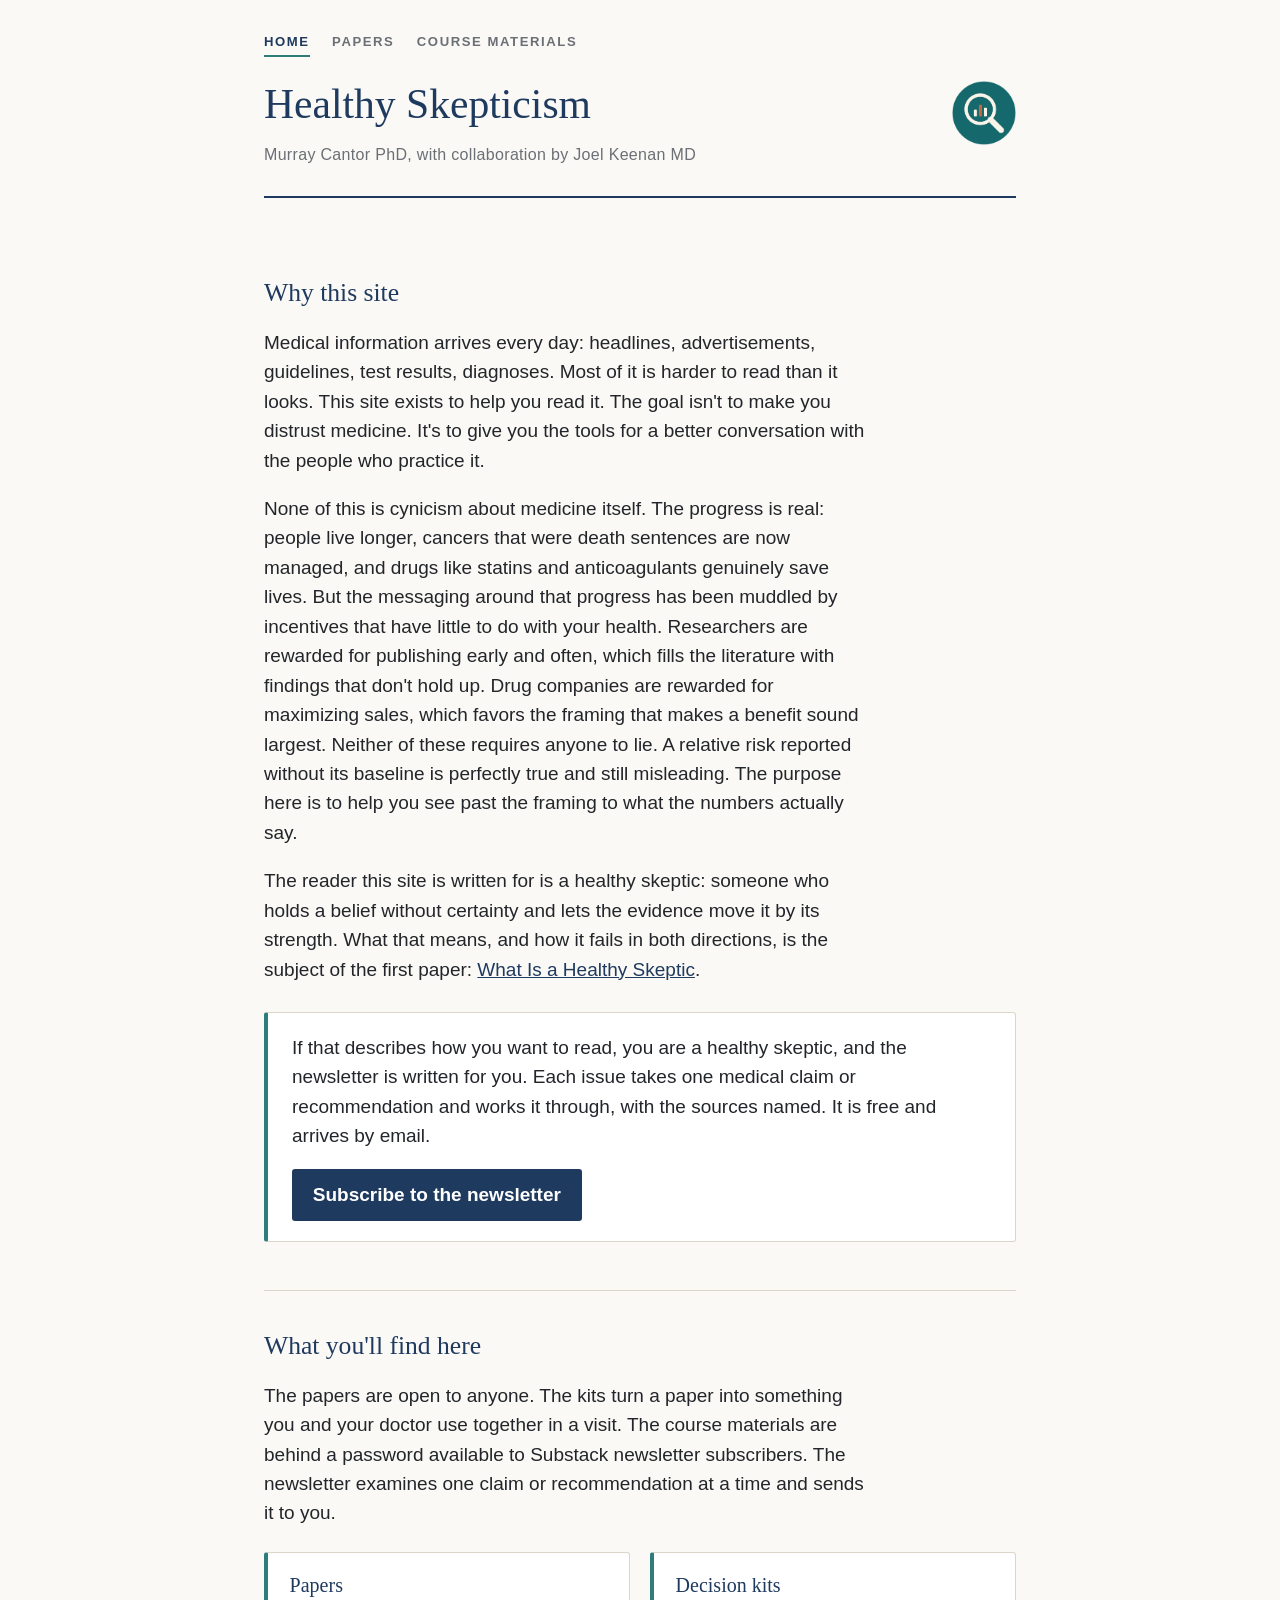
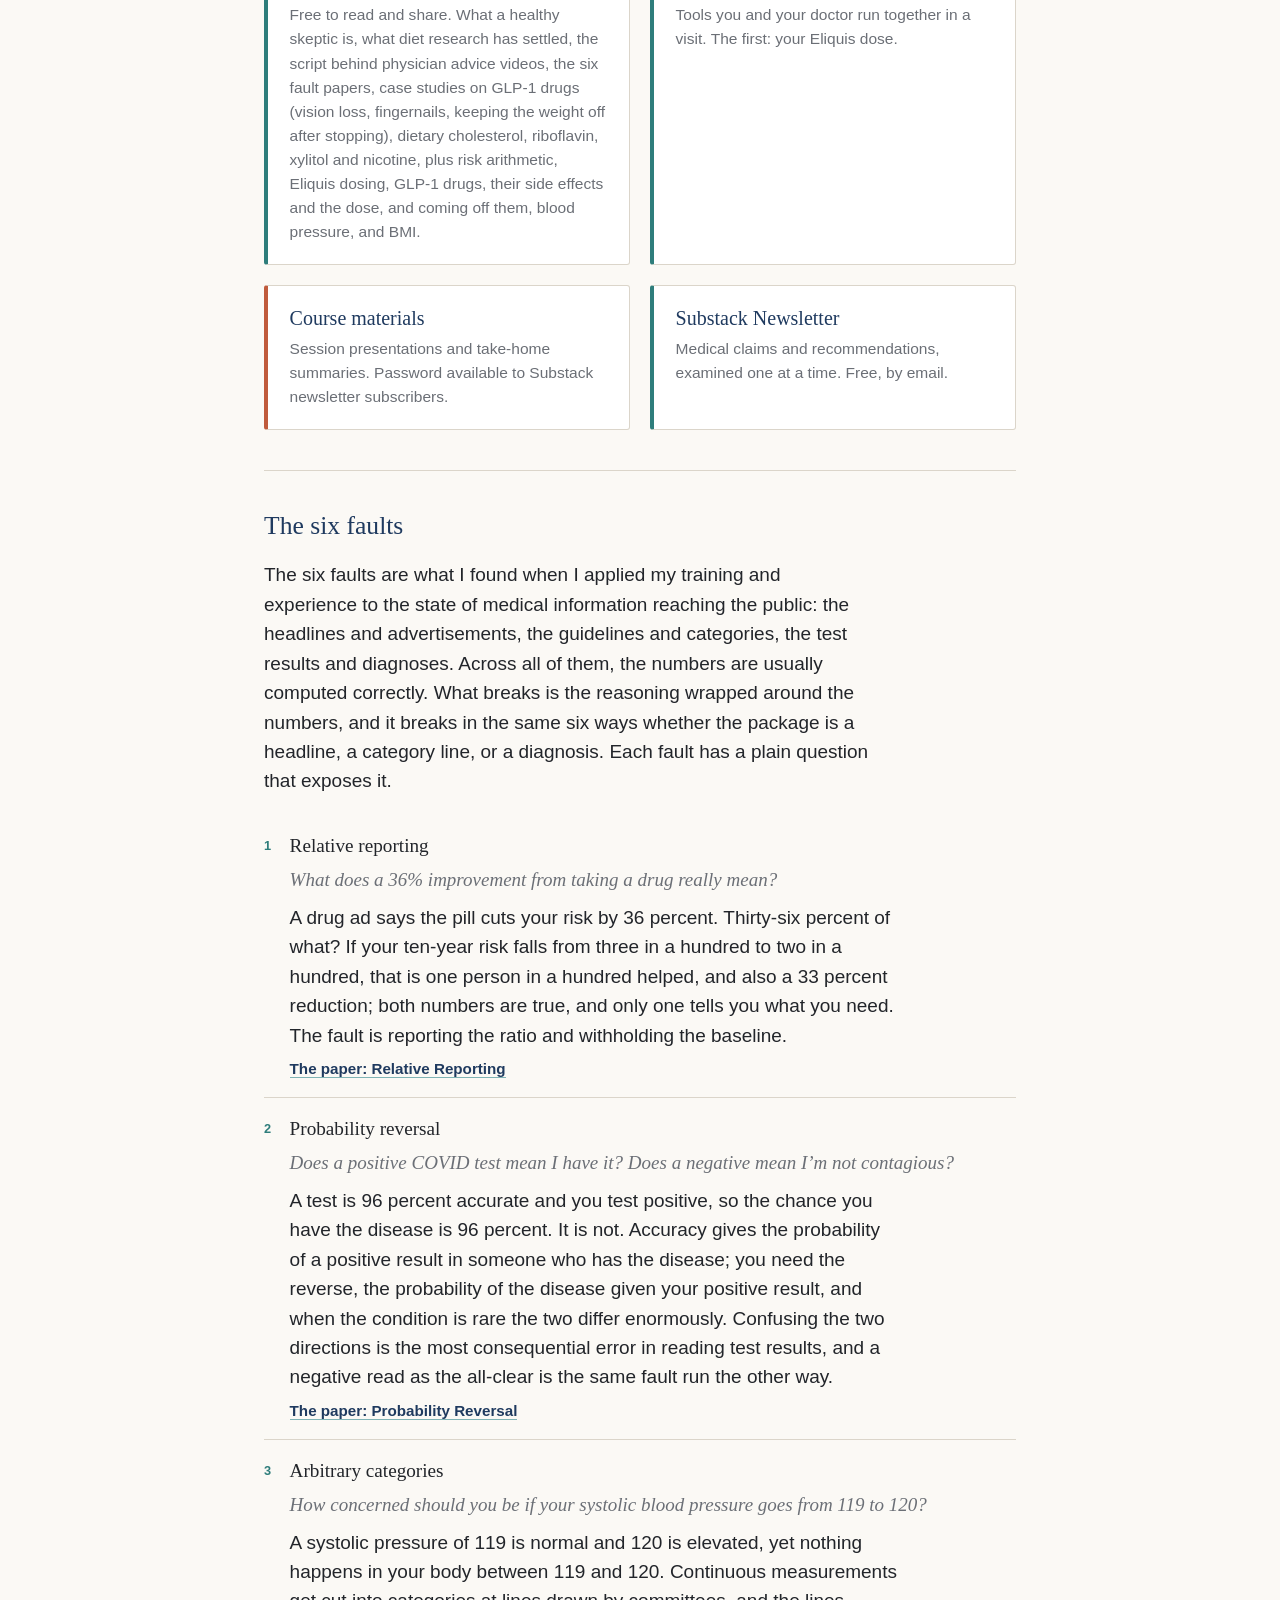
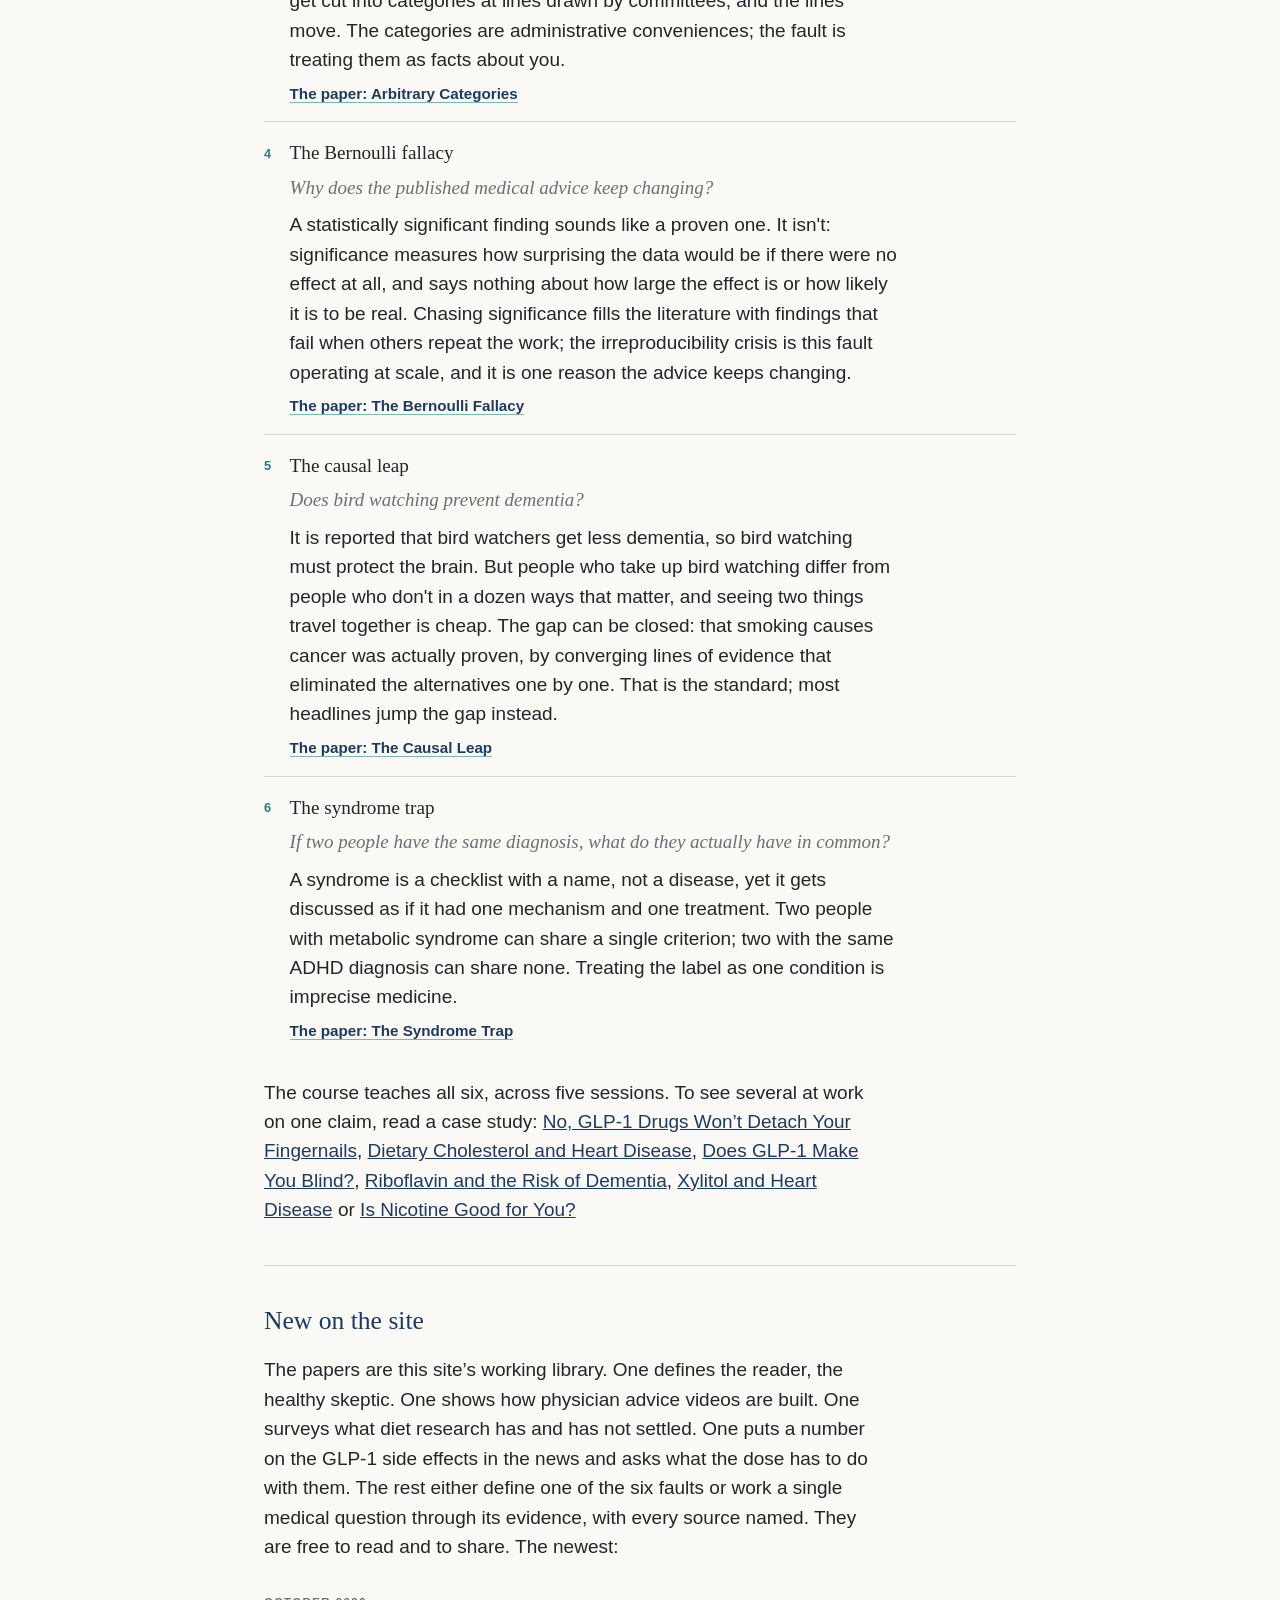
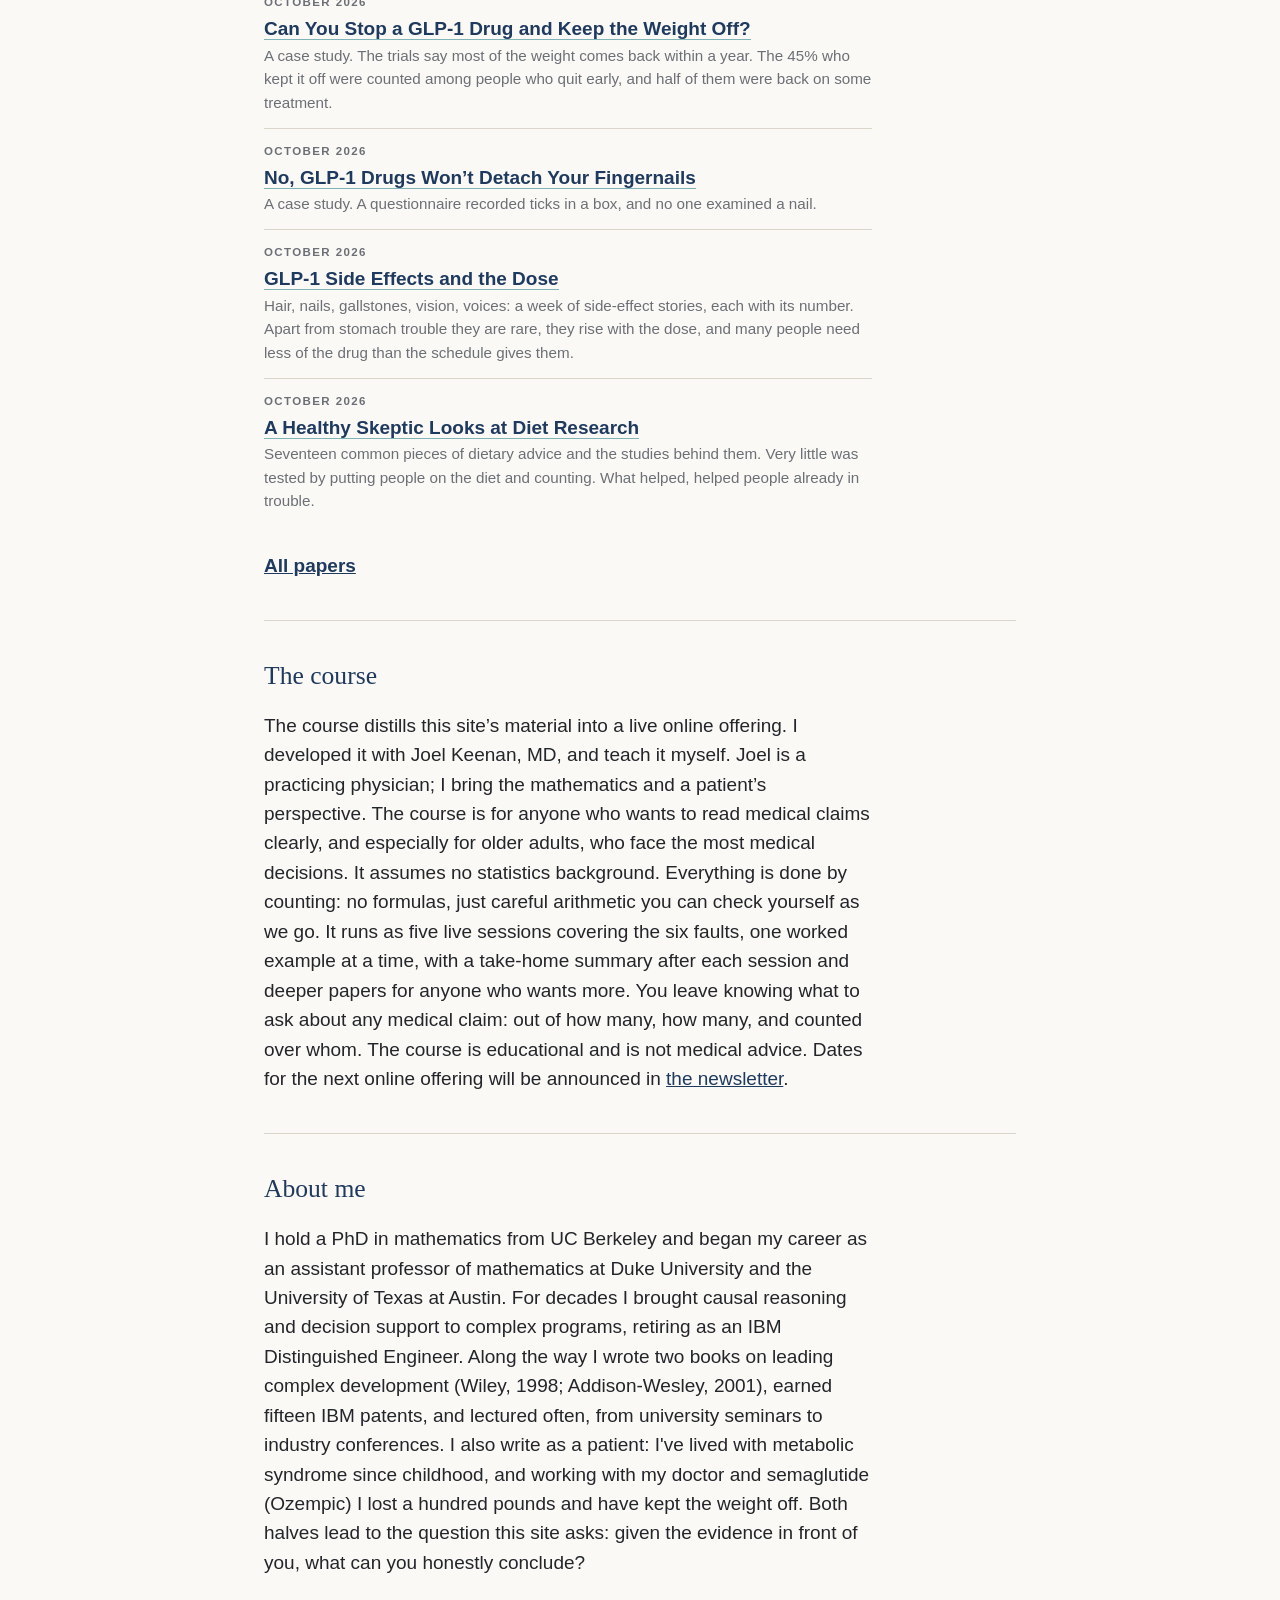
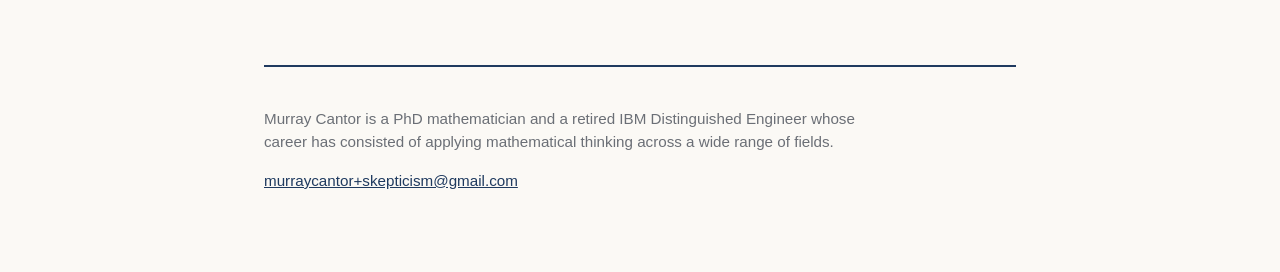
==== commit 29fda41a: "Add files via upload" ====
--- a/index.html
+++ b/index.html
@@ -68,7 +68,7 @@
     <div class="cards">
       <a class="card" href="papers.html">
         <h3>Papers</h3>
-        <p>Free to read and share. What a healthy skeptic is, what diet research has settled, the script behind physician advice videos, the six fault papers, case studies on GLP-1 drugs and vision loss, dietary cholesterol, riboflavin, xylitol and nicotine, plus risk arithmetic, Eliquis dosing, GLP-1 drugs, their side effects and the dose, and coming off them, blood pressure, and BMI.</p>
+        <p>Free to read and share. What a healthy skeptic is, what diet research has settled, the script behind physician advice videos, the six fault papers, case studies on GLP-1 drugs (vision loss, fingernails, keeping the weight off after stopping), dietary cholesterol, riboflavin, xylitol and nicotine, plus risk arithmetic, Eliquis dosing, GLP-1 drugs, their side effects and the dose, and coming off them, blood pressure, and BMI.</p>
       </a>
       <a class="card" href="eliquis.html">
         <h3>Decision kits</h3>
@@ -126,13 +126,23 @@
               <p class="read"><a href="papers/fault6-syndrome-trap.pdf" target="_blank" rel="noopener">The paper: The Syndrome Trap</a></p>
       </li>
     </ol>
-    <p>The course teaches all six, across five sessions. To see several at work on one claim, read a case study: <a href="papers.html#cholesterol">Dietary Cholesterol and Heart Disease</a>, <a href="papers.html#glp1-vision">Does GLP-1 Make You Blind?</a>, <a href="papers.html#riboflavin">Riboflavin and the Risk of Dementia</a>, <a href="papers.html#xylitol">Xylitol and Heart Disease</a> or <a href="papers.html#nicotine">Is Nicotine Good for You?</a></p>
+    <p>The course teaches all six, across five sessions. To see several at work on one claim, read a case study: <a href="papers.html#glp1-nails">No, GLP-1 Drugs Won&rsquo;t Detach Your Fingernails</a>, <a href="papers.html#cholesterol">Dietary Cholesterol and Heart Disease</a>, <a href="papers.html#glp1-vision">Does GLP-1 Make You Blind?</a>, <a href="papers.html#riboflavin">Riboflavin and the Risk of Dementia</a>, <a href="papers.html#xylitol">Xylitol and Heart Disease</a> or <a href="papers.html#nicotine">Is Nicotine Good for You?</a></p>
   </section>
 
   <section>
     <h2>New on the site</h2>
     <p>The papers are this site’s working library. One defines the reader, the healthy skeptic. One shows how physician advice videos are built. One surveys what diet research has and has not settled. One puts a number on the GLP-1 side effects in the news and asks what the dose has to do with them. The rest either define one of the six faults or work a single medical question through its evidence, with every source named. They are free to read and to share. The newest:</p>
     <ul class="notices">
+      <li>
+        <span class="when">October 2026</span>
+        <a href="papers.html#glp1-regain">Can You Stop a GLP-1 Drug and Keep the Weight Off?</a>
+        <span class="gloss">A case study. The trials say most of the weight comes back within a year. The 45% who kept it off were counted among people who quit early, and half of them were back on some treatment.</span>
+      </li>
+      <li>
+        <span class="when">October 2026</span>
+        <a href="papers.html#glp1-nails">No, GLP-1 Drugs Won&rsquo;t Detach Your Fingernails</a>
+        <span class="gloss">A case study. A questionnaire recorded ticks in a box, and no one examined a nail.</span>
+      </li>
       <li>
         <span class="when">October 2026</span>
         <a href="papers.html#glp1-dose">GLP-1 Side Effects and the Dose</a>
@@ -142,16 +152,6 @@
         <span class="when">October 2026</span>
         <a href="papers.html#diet-research">A Healthy Skeptic Looks at Diet Research</a>
         <span class="gloss">Seventeen common pieces of dietary advice and the studies behind them. Very little was tested by putting people on the diet and counting. What helped, helped people already in trouble.</span>
-      </li>
-      <li>
-        <span class="when">September 2026</span>
-        <a href="papers.html#advice-videos">The Script Behind Physician Advice Videos</a>
-        <span class="gloss">Fifty physician videos on twenty-one subjects follow one twelve-step script. The mechanism does the persuading, the baseline is missing, and the script is built for watch time.</span>
-      </li>
-      <li>
-        <span class="when">September 2026</span>
-        <a href="papers.html#cholesterol">Dietary Cholesterol and Heart Disease</a>
-        <span class="gloss">A case study. Fifty years of advice on eggs, a 17% headline, and a 300 mg limit no one can trace.</span>
       </li>
     </ul>
     <p class="more"><a href="papers.html">All papers</a></p>
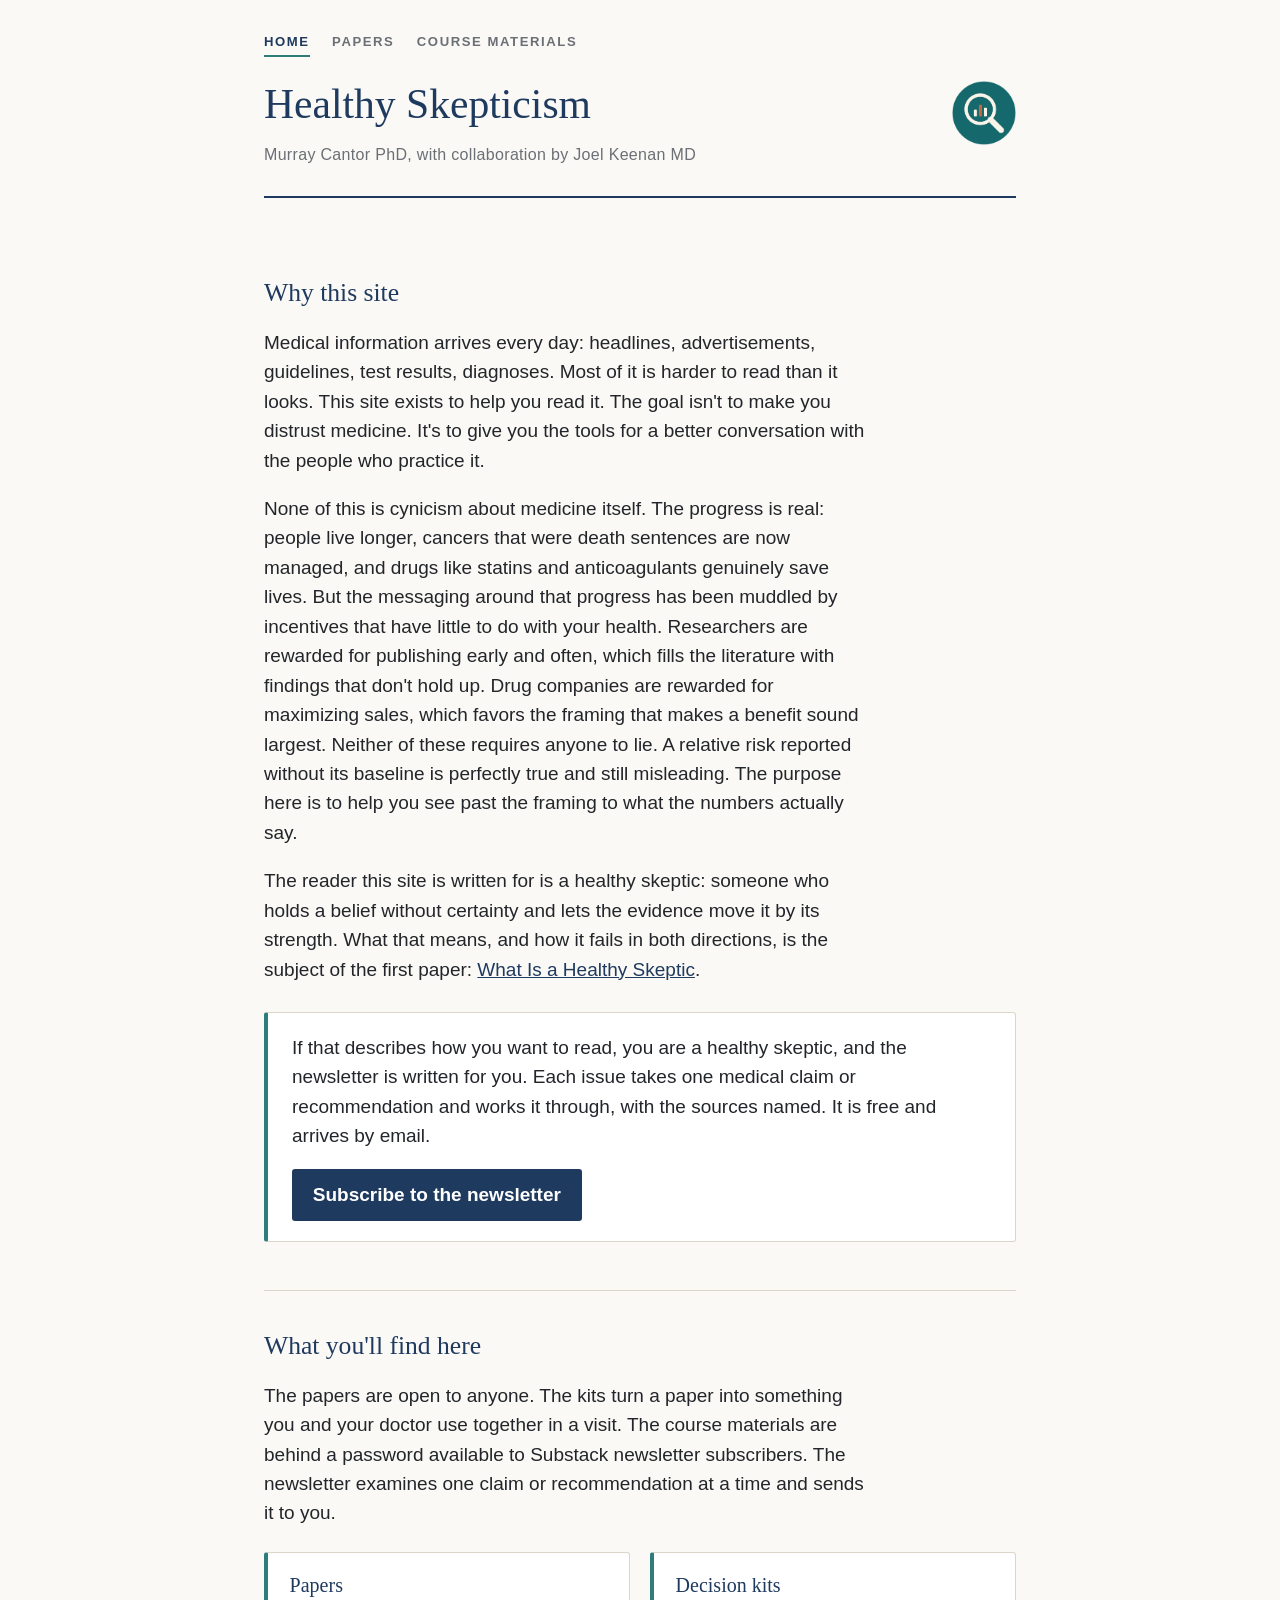
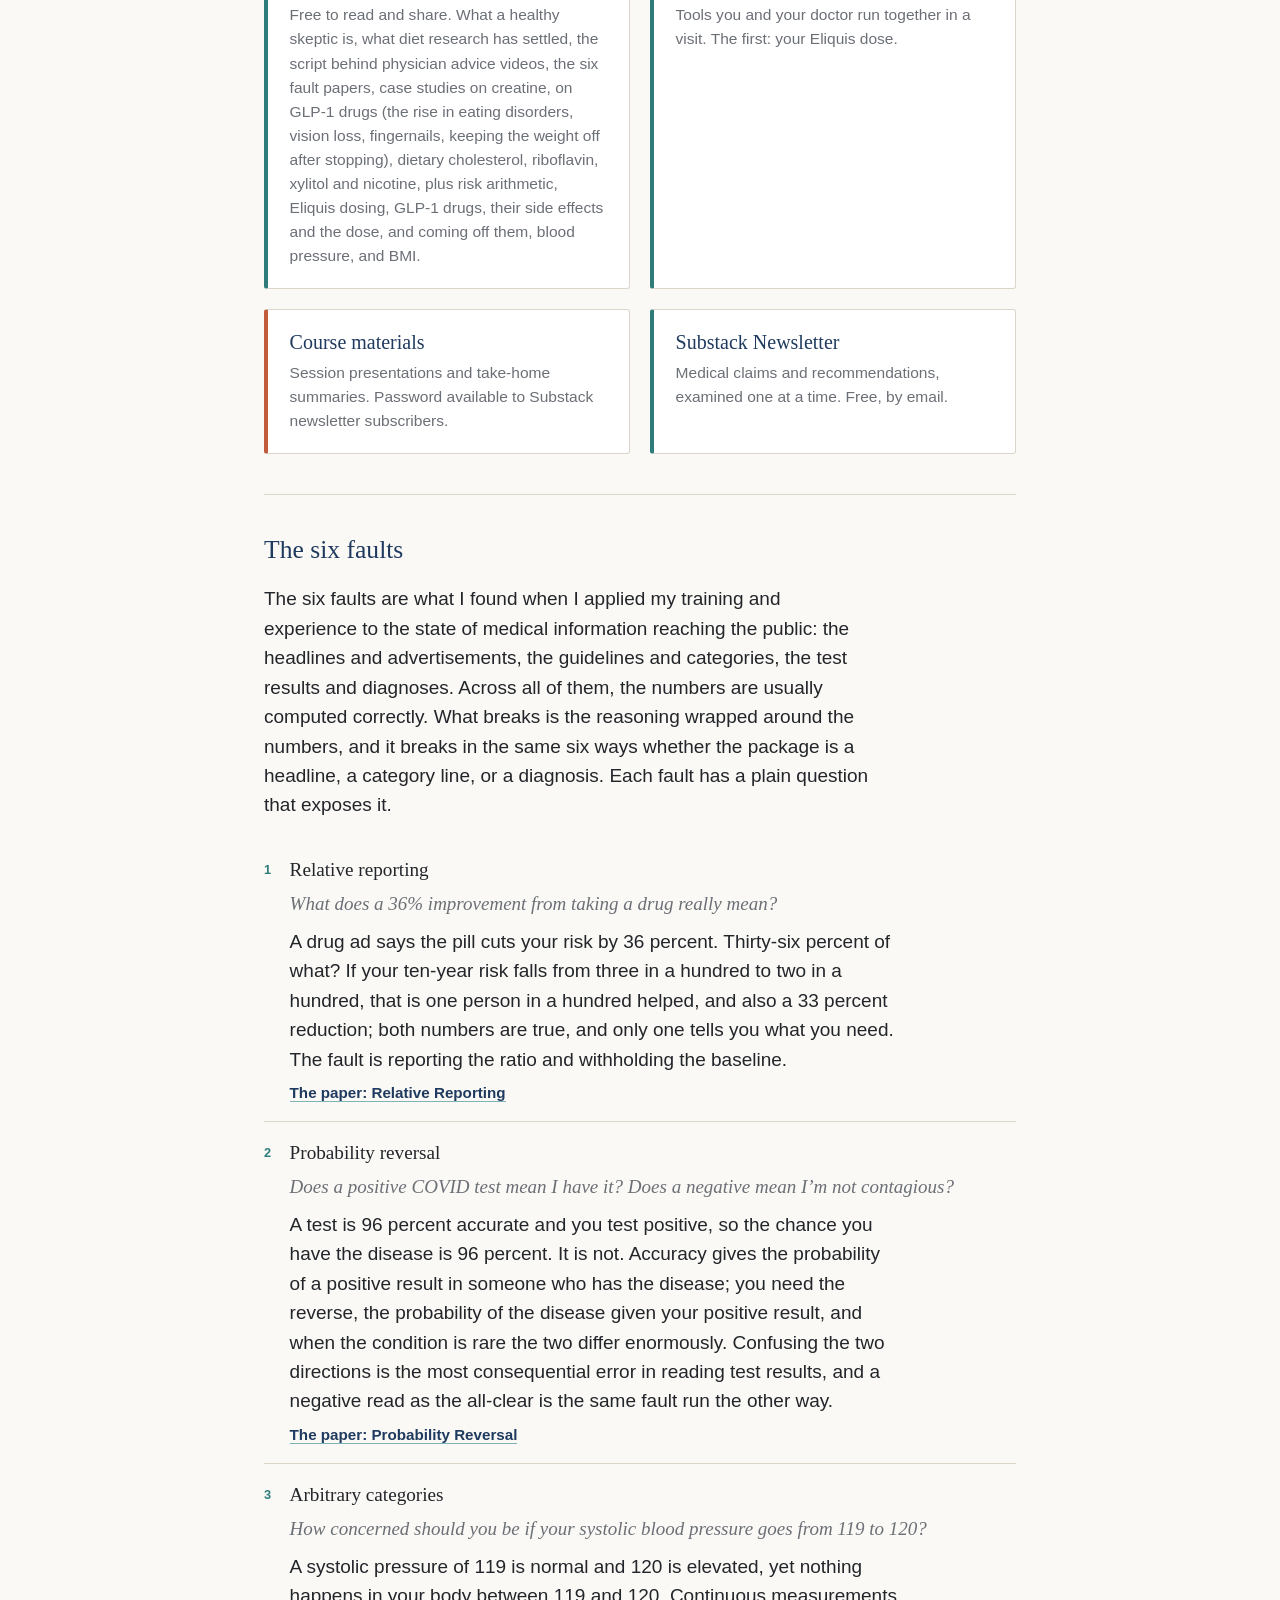
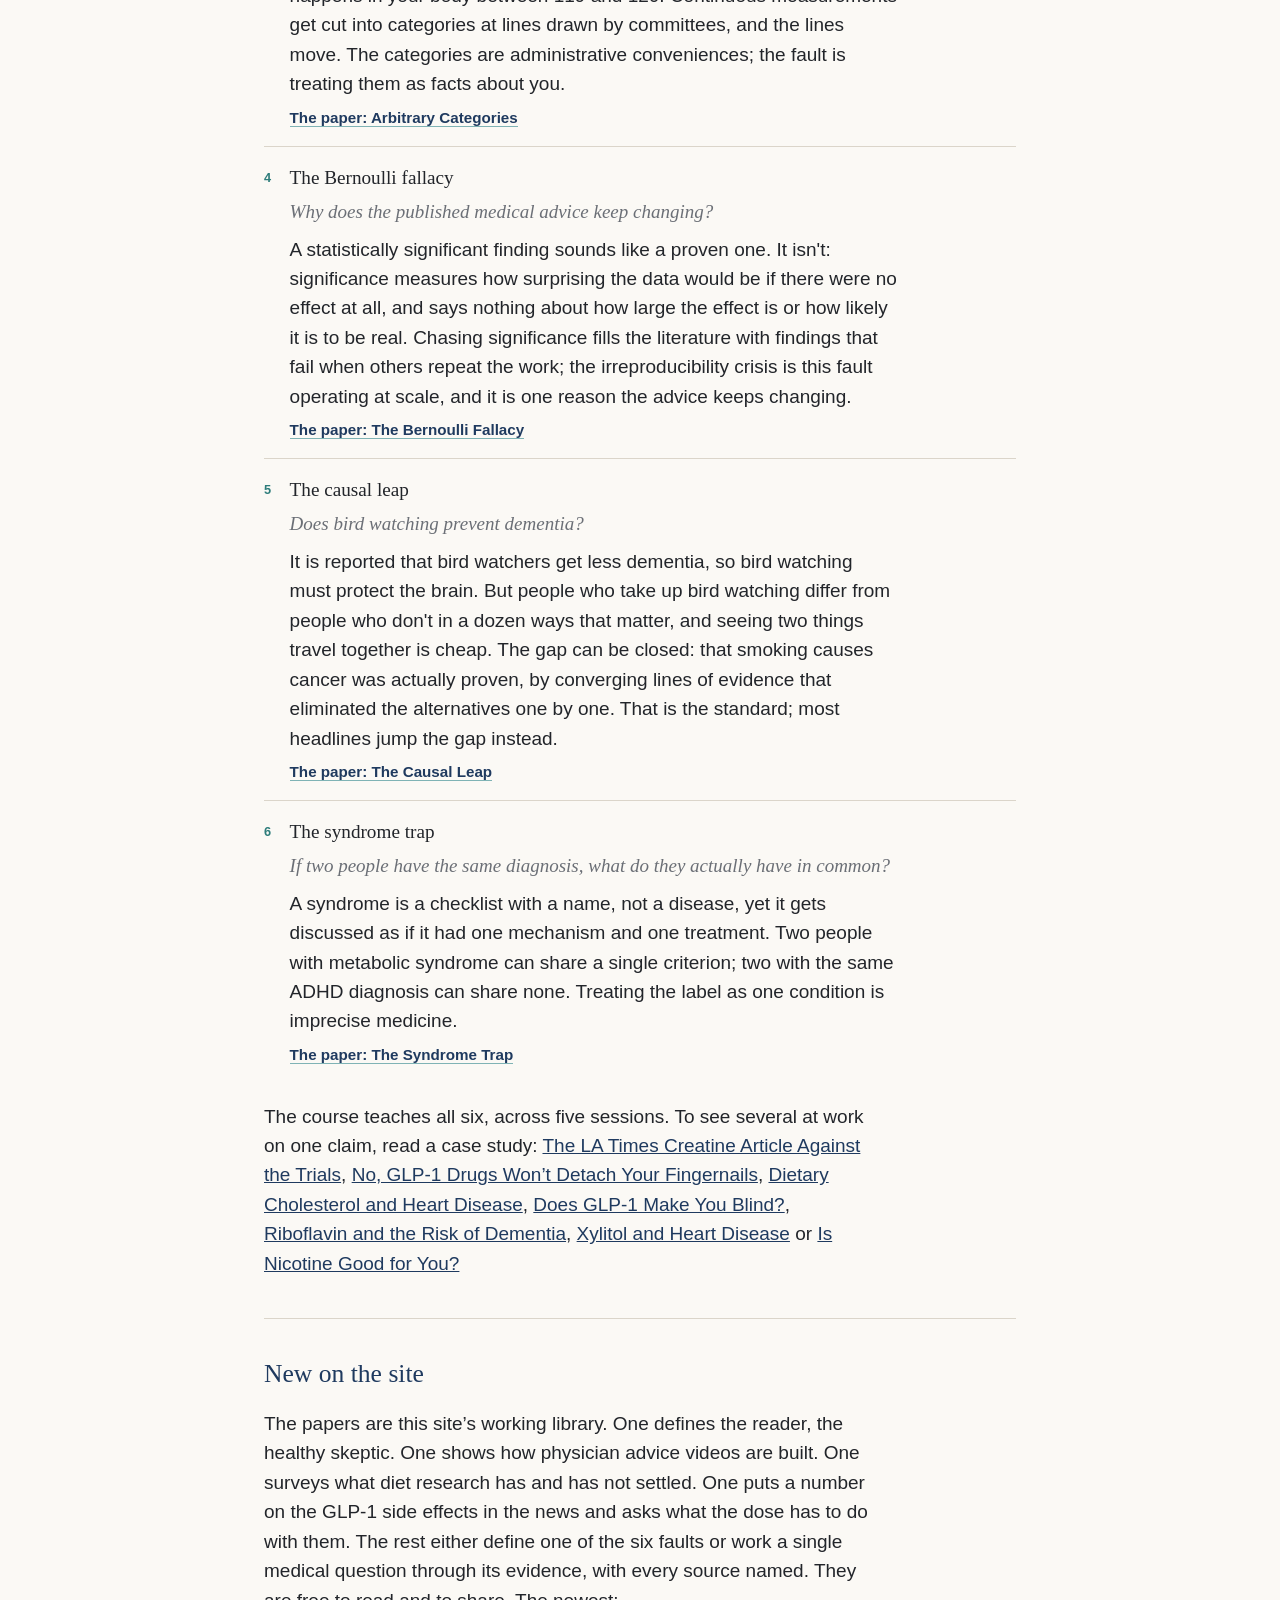
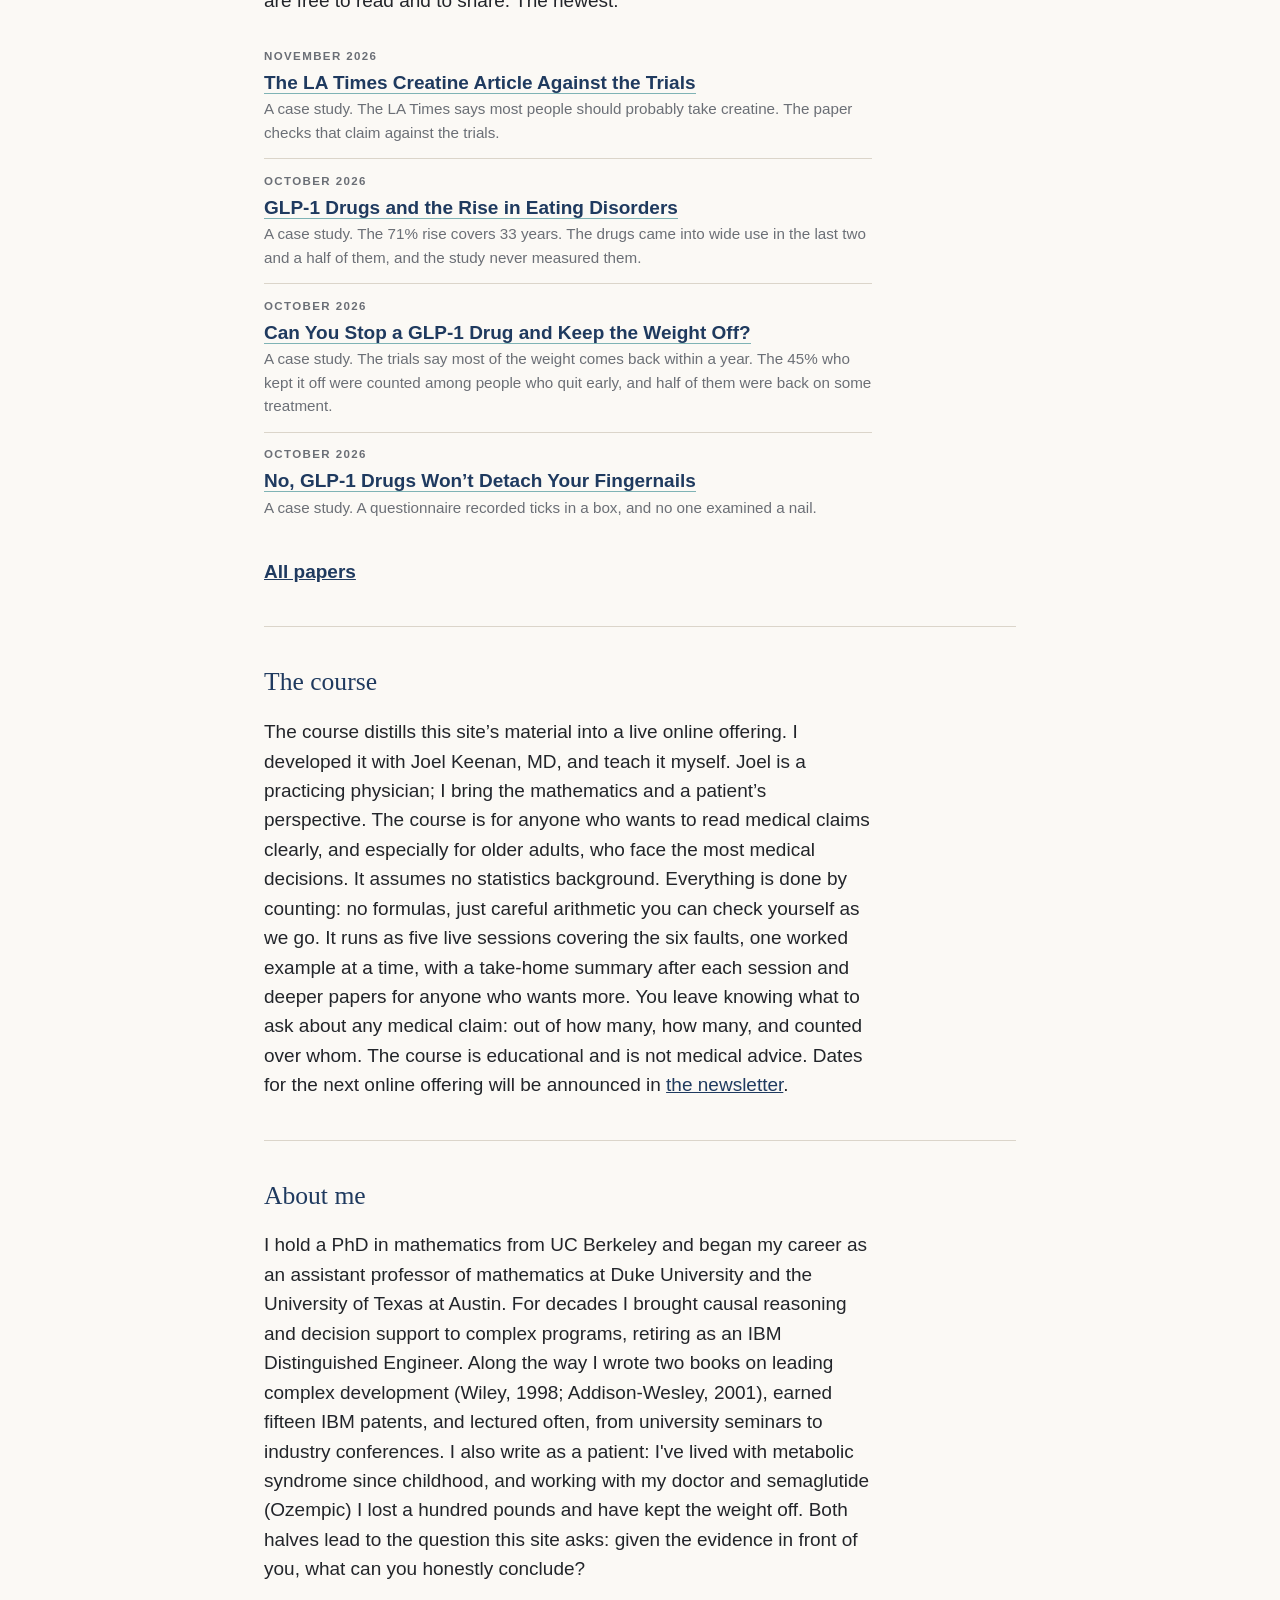
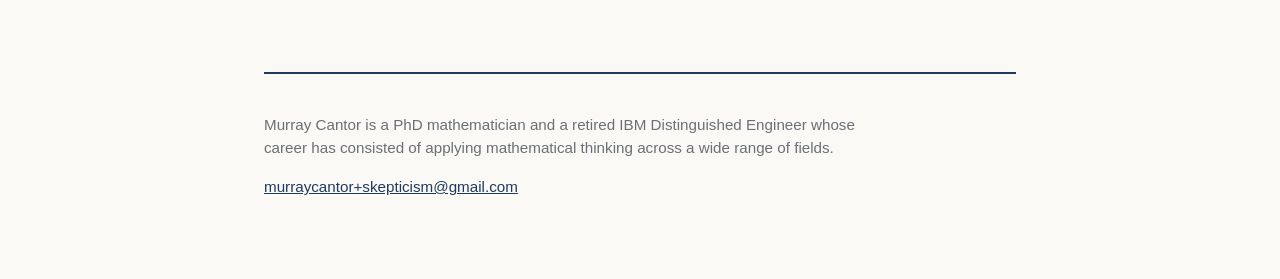
==== commit 3b8a82b8: "Add files via upload" ====
--- a/index.html
+++ b/index.html
@@ -68,7 +68,7 @@
     <div class="cards">
       <a class="card" href="papers.html">
         <h3>Papers</h3>
-        <p>Free to read and share. What a healthy skeptic is, what diet research has settled, the script behind physician advice videos, the six fault papers, case studies on GLP-1 drugs (vision loss, fingernails, keeping the weight off after stopping), dietary cholesterol, riboflavin, xylitol and nicotine, plus risk arithmetic, Eliquis dosing, GLP-1 drugs, their side effects and the dose, and coming off them, blood pressure, and BMI.</p>
+        <p>Free to read and share. What a healthy skeptic is, what diet research has settled, the script behind physician advice videos, the six fault papers, case studies on creatine, on GLP-1 drugs (the rise in eating disorders, vision loss, fingernails, keeping the weight off after stopping), dietary cholesterol, riboflavin, xylitol and nicotine, plus risk arithmetic, Eliquis dosing, GLP-1 drugs, their side effects and the dose, and coming off them, blood pressure, and BMI.</p>
       </a>
       <a class="card" href="eliquis.html">
         <h3>Decision kits</h3>
@@ -126,13 +126,23 @@
               <p class="read"><a href="papers/fault6-syndrome-trap.pdf" target="_blank" rel="noopener">The paper: The Syndrome Trap</a></p>
       </li>
     </ol>
-    <p>The course teaches all six, across five sessions. To see several at work on one claim, read a case study: <a href="papers.html#glp1-nails">No, GLP-1 Drugs Won&rsquo;t Detach Your Fingernails</a>, <a href="papers.html#cholesterol">Dietary Cholesterol and Heart Disease</a>, <a href="papers.html#glp1-vision">Does GLP-1 Make You Blind?</a>, <a href="papers.html#riboflavin">Riboflavin and the Risk of Dementia</a>, <a href="papers.html#xylitol">Xylitol and Heart Disease</a> or <a href="papers.html#nicotine">Is Nicotine Good for You?</a></p>
+    <p>The course teaches all six, across five sessions. To see several at work on one claim, read a case study: <a href="papers.html#creatine">The LA Times Creatine Article Against the Trials</a>, <a href="papers.html#glp1-nails">No, GLP-1 Drugs Won&rsquo;t Detach Your Fingernails</a>, <a href="papers.html#cholesterol">Dietary Cholesterol and Heart Disease</a>, <a href="papers.html#glp1-vision">Does GLP-1 Make You Blind?</a>, <a href="papers.html#riboflavin">Riboflavin and the Risk of Dementia</a>, <a href="papers.html#xylitol">Xylitol and Heart Disease</a> or <a href="papers.html#nicotine">Is Nicotine Good for You?</a></p>
   </section>
 
   <section>
     <h2>New on the site</h2>
     <p>The papers are this site’s working library. One defines the reader, the healthy skeptic. One shows how physician advice videos are built. One surveys what diet research has and has not settled. One puts a number on the GLP-1 side effects in the news and asks what the dose has to do with them. The rest either define one of the six faults or work a single medical question through its evidence, with every source named. They are free to read and to share. The newest:</p>
     <ul class="notices">
+      <li>
+        <span class="when">November 2026</span>
+        <a href="papers.html#creatine">The LA Times Creatine Article Against the Trials</a>
+        <span class="gloss">A case study. The LA Times says most people should probably take creatine. The paper checks that claim against the trials.</span>
+      </li>
+      <li>
+        <span class="when">October 2026</span>
+        <a href="papers.html#glp1-eating">GLP-1 Drugs and the Rise in Eating Disorders</a>
+        <span class="gloss">A case study. The 71% rise covers 33 years. The drugs came into wide use in the last two and a half of them, and the study never measured them.</span>
+      </li>
       <li>
         <span class="when">October 2026</span>
         <a href="papers.html#glp1-regain">Can You Stop a GLP-1 Drug and Keep the Weight Off?</a>
@@ -142,16 +152,6 @@
         <span class="when">October 2026</span>
         <a href="papers.html#glp1-nails">No, GLP-1 Drugs Won&rsquo;t Detach Your Fingernails</a>
         <span class="gloss">A case study. A questionnaire recorded ticks in a box, and no one examined a nail.</span>
-      </li>
-      <li>
-        <span class="when">October 2026</span>
-        <a href="papers.html#glp1-dose">GLP-1 Side Effects and the Dose</a>
-        <span class="gloss">Hair, nails, gallstones, vision, voices: a week of side-effect stories, each with its number. Apart from stomach trouble they are rare, they rise with the dose, and many people need less of the drug than the schedule gives them.</span>
-      </li>
-      <li>
-        <span class="when">October 2026</span>
-        <a href="papers.html#diet-research">A Healthy Skeptic Looks at Diet Research</a>
-        <span class="gloss">Seventeen common pieces of dietary advice and the studies behind them. Very little was tested by putting people on the diet and counting. What helped, helped people already in trouble.</span>
       </li>
     </ul>
     <p class="more"><a href="papers.html">All papers</a></p>
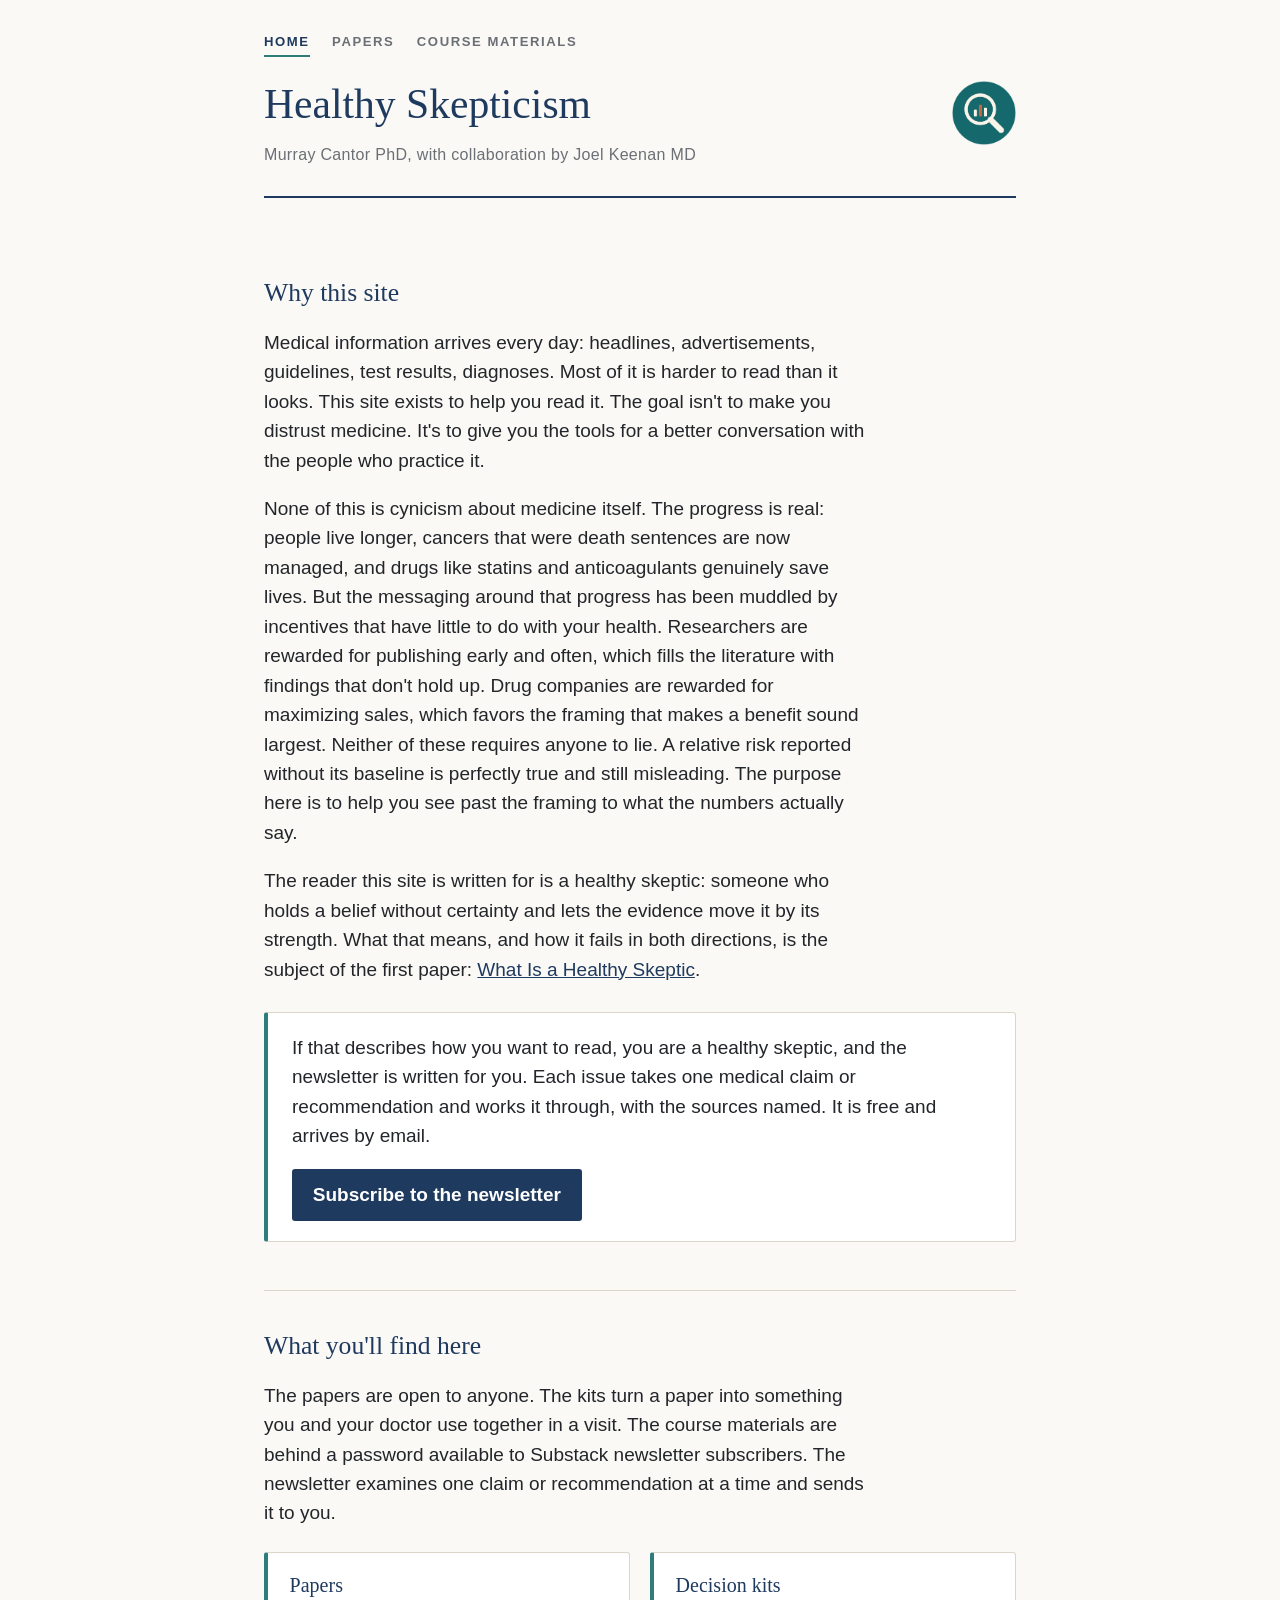
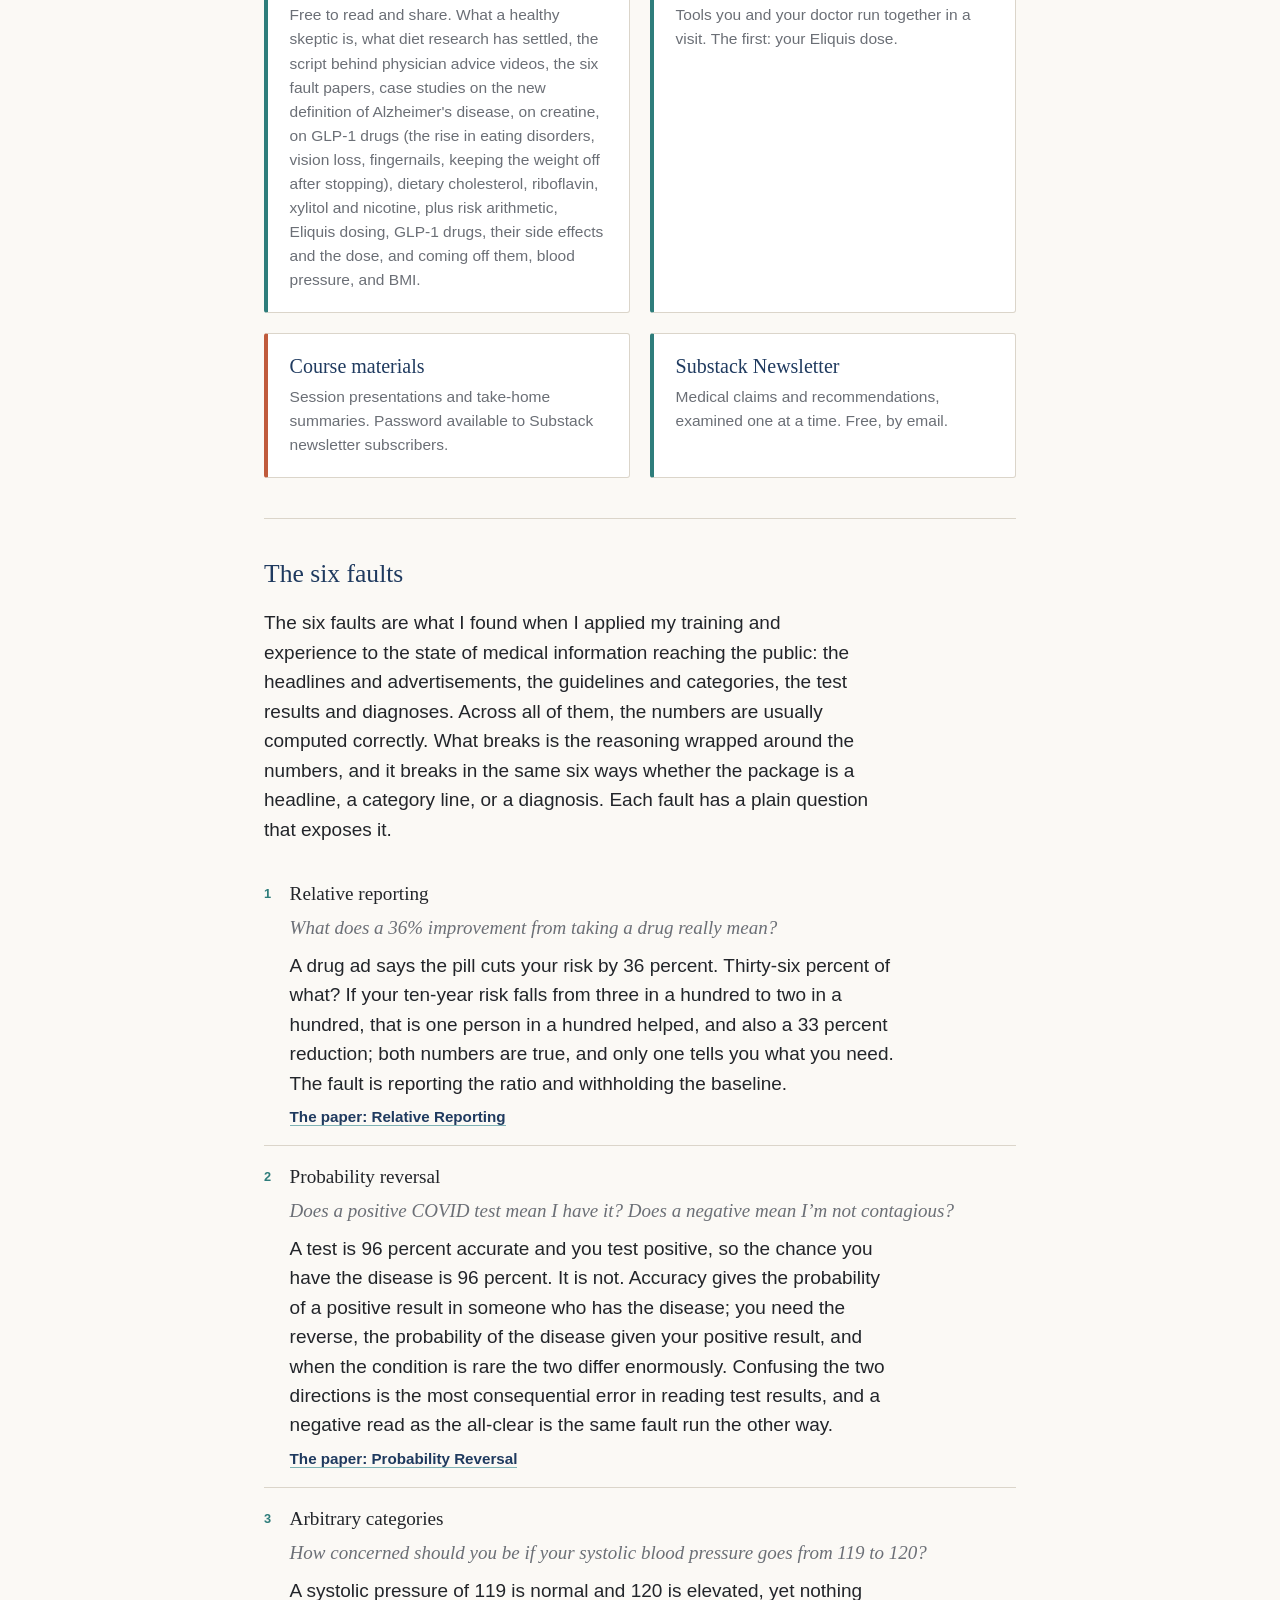
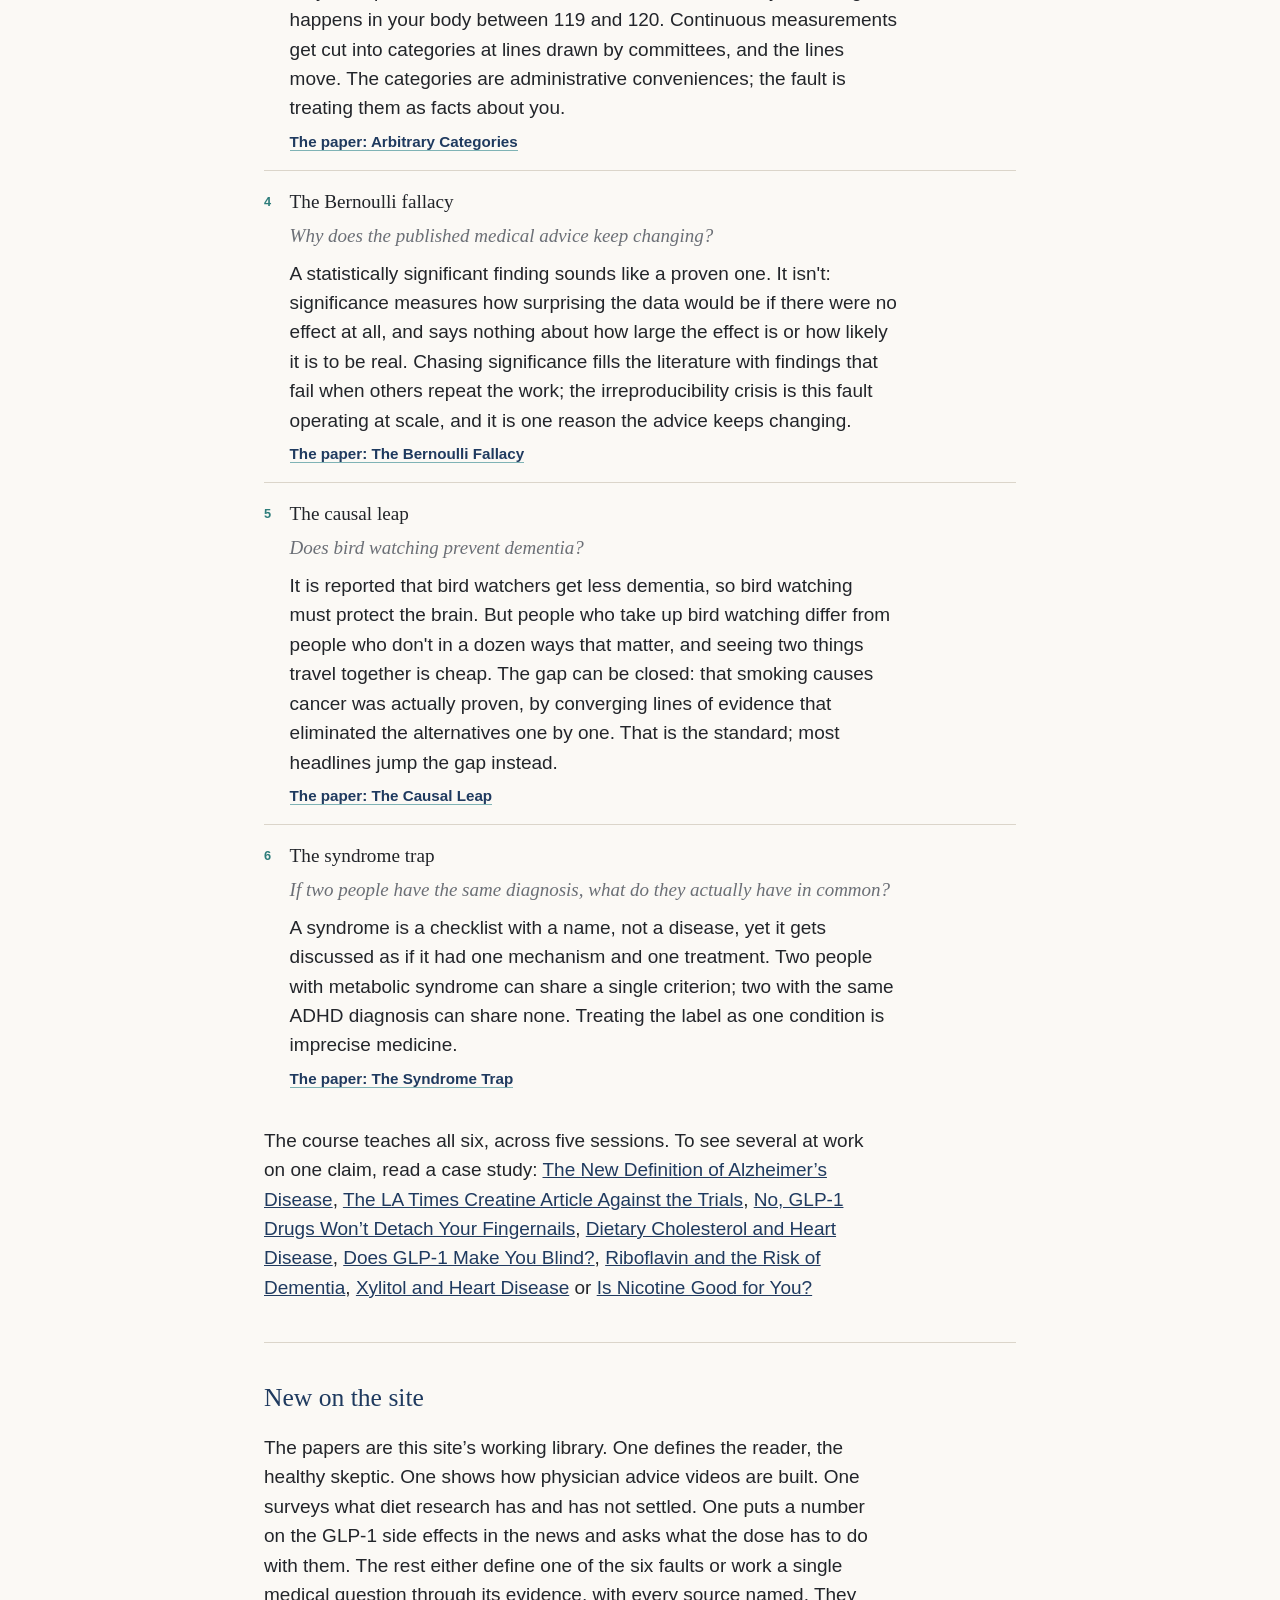
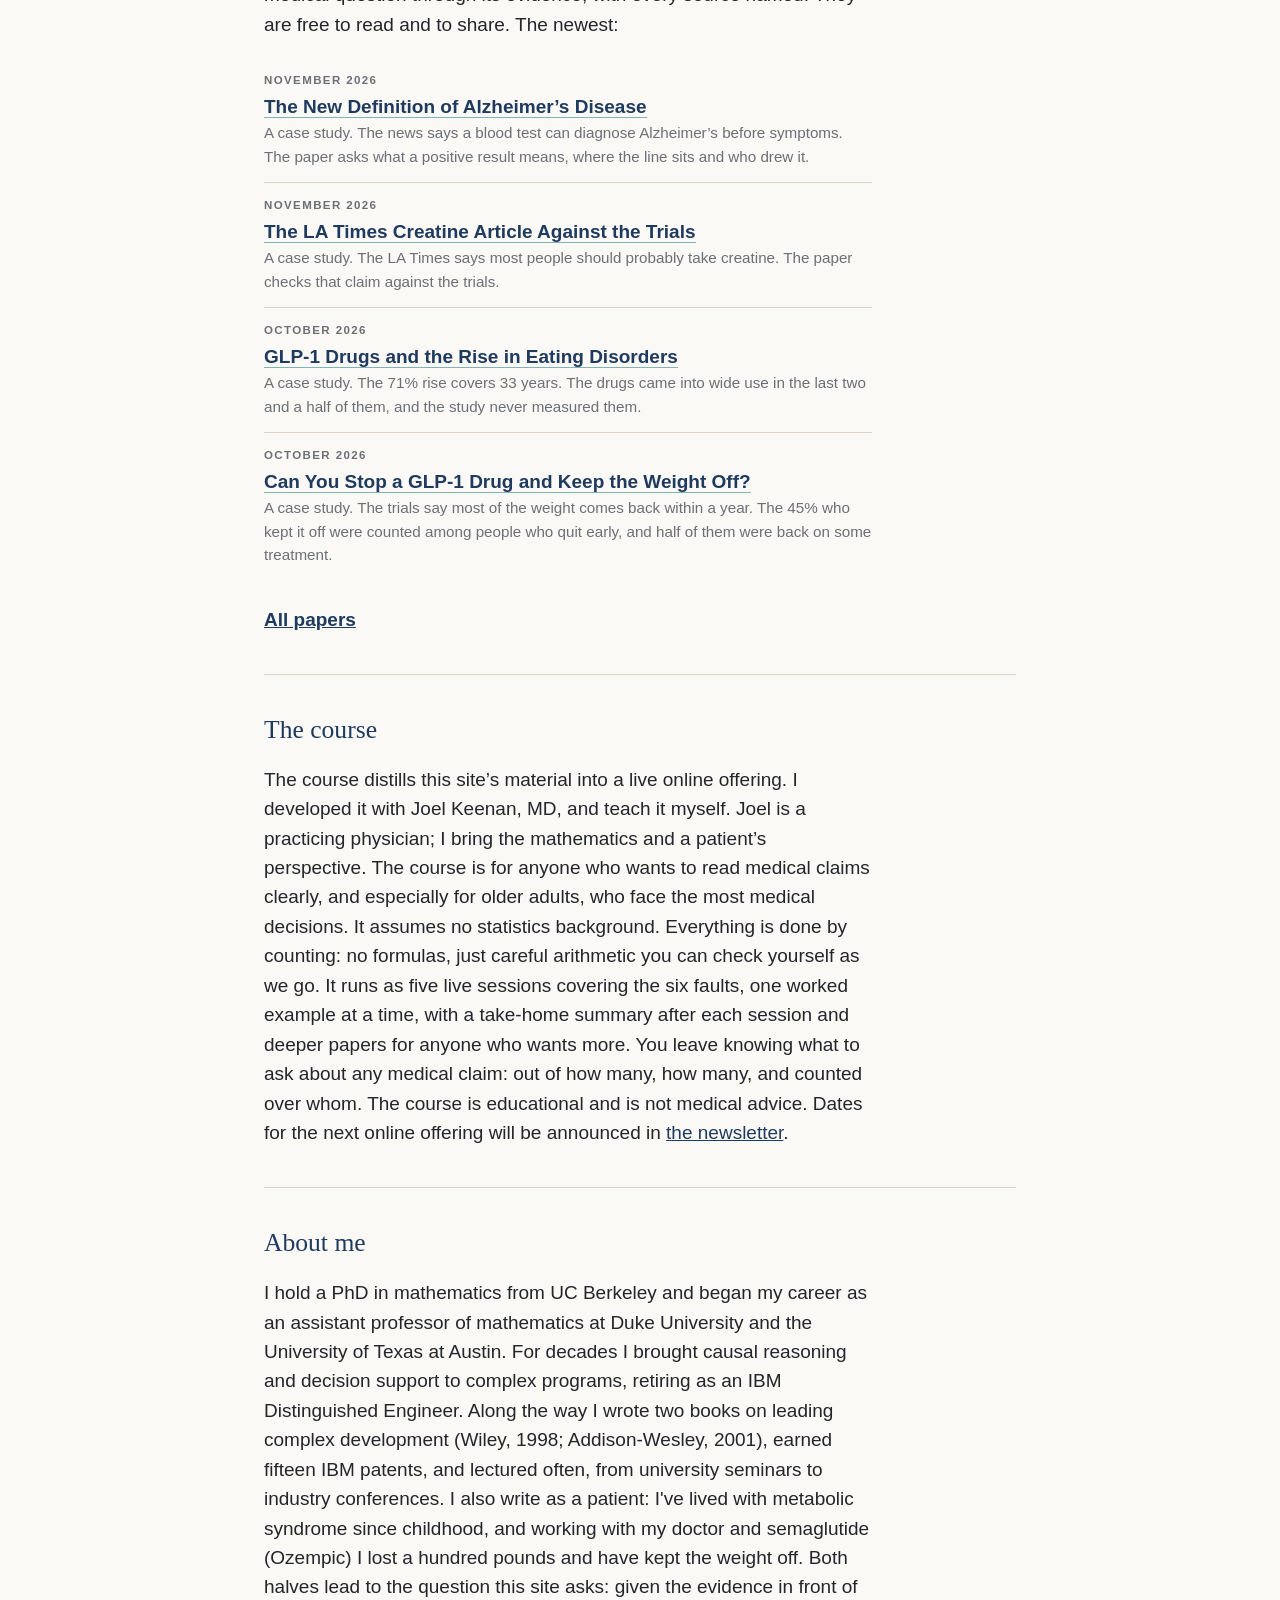
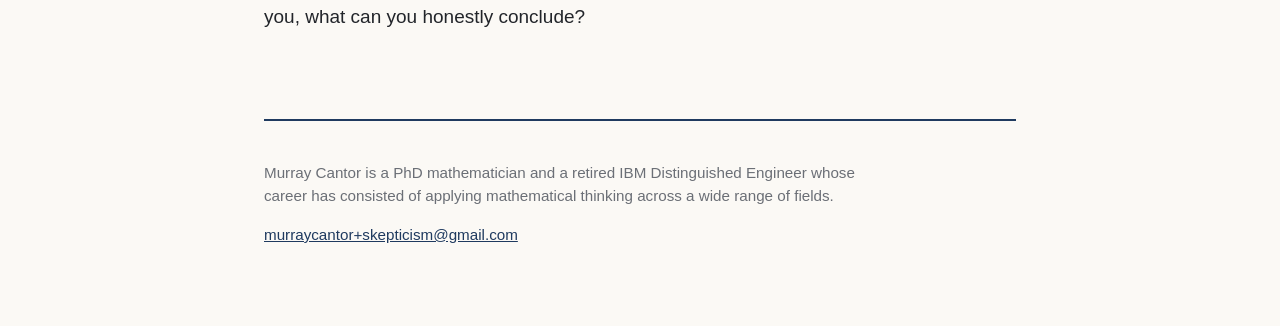
==== commit 7b9088f6: "Add files via upload" ====
--- a/index.html
+++ b/index.html
@@ -68,7 +68,7 @@
     <div class="cards">
       <a class="card" href="papers.html">
         <h3>Papers</h3>
-        <p>Free to read and share. What a healthy skeptic is, what diet research has settled, the script behind physician advice videos, the six fault papers, case studies on creatine, on GLP-1 drugs (the rise in eating disorders, vision loss, fingernails, keeping the weight off after stopping), dietary cholesterol, riboflavin, xylitol and nicotine, plus risk arithmetic, Eliquis dosing, GLP-1 drugs, their side effects and the dose, and coming off them, blood pressure, and BMI.</p>
+        <p>Free to read and share. What a healthy skeptic is, what diet research has settled, the script behind physician advice videos, the six fault papers, case studies on the new definition of Alzheimer's disease, on creatine, on GLP-1 drugs (the rise in eating disorders, vision loss, fingernails, keeping the weight off after stopping), dietary cholesterol, riboflavin, xylitol and nicotine, plus risk arithmetic, Eliquis dosing, GLP-1 drugs, their side effects and the dose, and coming off them, blood pressure, and BMI.</p>
       </a>
       <a class="card" href="eliquis.html">
         <h3>Decision kits</h3>
@@ -126,13 +126,18 @@
               <p class="read"><a href="papers/fault6-syndrome-trap.pdf" target="_blank" rel="noopener">The paper: The Syndrome Trap</a></p>
       </li>
     </ol>
-    <p>The course teaches all six, across five sessions. To see several at work on one claim, read a case study: <a href="papers.html#creatine">The LA Times Creatine Article Against the Trials</a>, <a href="papers.html#glp1-nails">No, GLP-1 Drugs Won&rsquo;t Detach Your Fingernails</a>, <a href="papers.html#cholesterol">Dietary Cholesterol and Heart Disease</a>, <a href="papers.html#glp1-vision">Does GLP-1 Make You Blind?</a>, <a href="papers.html#riboflavin">Riboflavin and the Risk of Dementia</a>, <a href="papers.html#xylitol">Xylitol and Heart Disease</a> or <a href="papers.html#nicotine">Is Nicotine Good for You?</a></p>
+    <p>The course teaches all six, across five sessions. To see several at work on one claim, read a case study: <a href="papers.html#alzheimers">The New Definition of Alzheimer&rsquo;s Disease</a>, <a href="papers.html#creatine">The LA Times Creatine Article Against the Trials</a>, <a href="papers.html#glp1-nails">No, GLP-1 Drugs Won&rsquo;t Detach Your Fingernails</a>, <a href="papers.html#cholesterol">Dietary Cholesterol and Heart Disease</a>, <a href="papers.html#glp1-vision">Does GLP-1 Make You Blind?</a>, <a href="papers.html#riboflavin">Riboflavin and the Risk of Dementia</a>, <a href="papers.html#xylitol">Xylitol and Heart Disease</a> or <a href="papers.html#nicotine">Is Nicotine Good for You?</a></p>
   </section>
 
   <section>
     <h2>New on the site</h2>
     <p>The papers are this site’s working library. One defines the reader, the healthy skeptic. One shows how physician advice videos are built. One surveys what diet research has and has not settled. One puts a number on the GLP-1 side effects in the news and asks what the dose has to do with them. The rest either define one of the six faults or work a single medical question through its evidence, with every source named. They are free to read and to share. The newest:</p>
     <ul class="notices">
+      <li>
+        <span class="when">November 2026</span>
+        <a href="papers.html#alzheimers">The New Definition of Alzheimer&rsquo;s Disease</a>
+        <span class="gloss">A case study. The news says a blood test can diagnose Alzheimer&rsquo;s before symptoms. The paper asks what a positive result means, where the line sits and who drew it.</span>
+      </li>
       <li>
         <span class="when">November 2026</span>
         <a href="papers.html#creatine">The LA Times Creatine Article Against the Trials</a>
@@ -147,11 +152,6 @@
         <span class="when">October 2026</span>
         <a href="papers.html#glp1-regain">Can You Stop a GLP-1 Drug and Keep the Weight Off?</a>
         <span class="gloss">A case study. The trials say most of the weight comes back within a year. The 45% who kept it off were counted among people who quit early, and half of them were back on some treatment.</span>
-      </li>
-      <li>
-        <span class="when">October 2026</span>
-        <a href="papers.html#glp1-nails">No, GLP-1 Drugs Won&rsquo;t Detach Your Fingernails</a>
-        <span class="gloss">A case study. A questionnaire recorded ticks in a box, and no one examined a nail.</span>
       </li>
     </ul>
     <p class="more"><a href="papers.html">All papers</a></p>
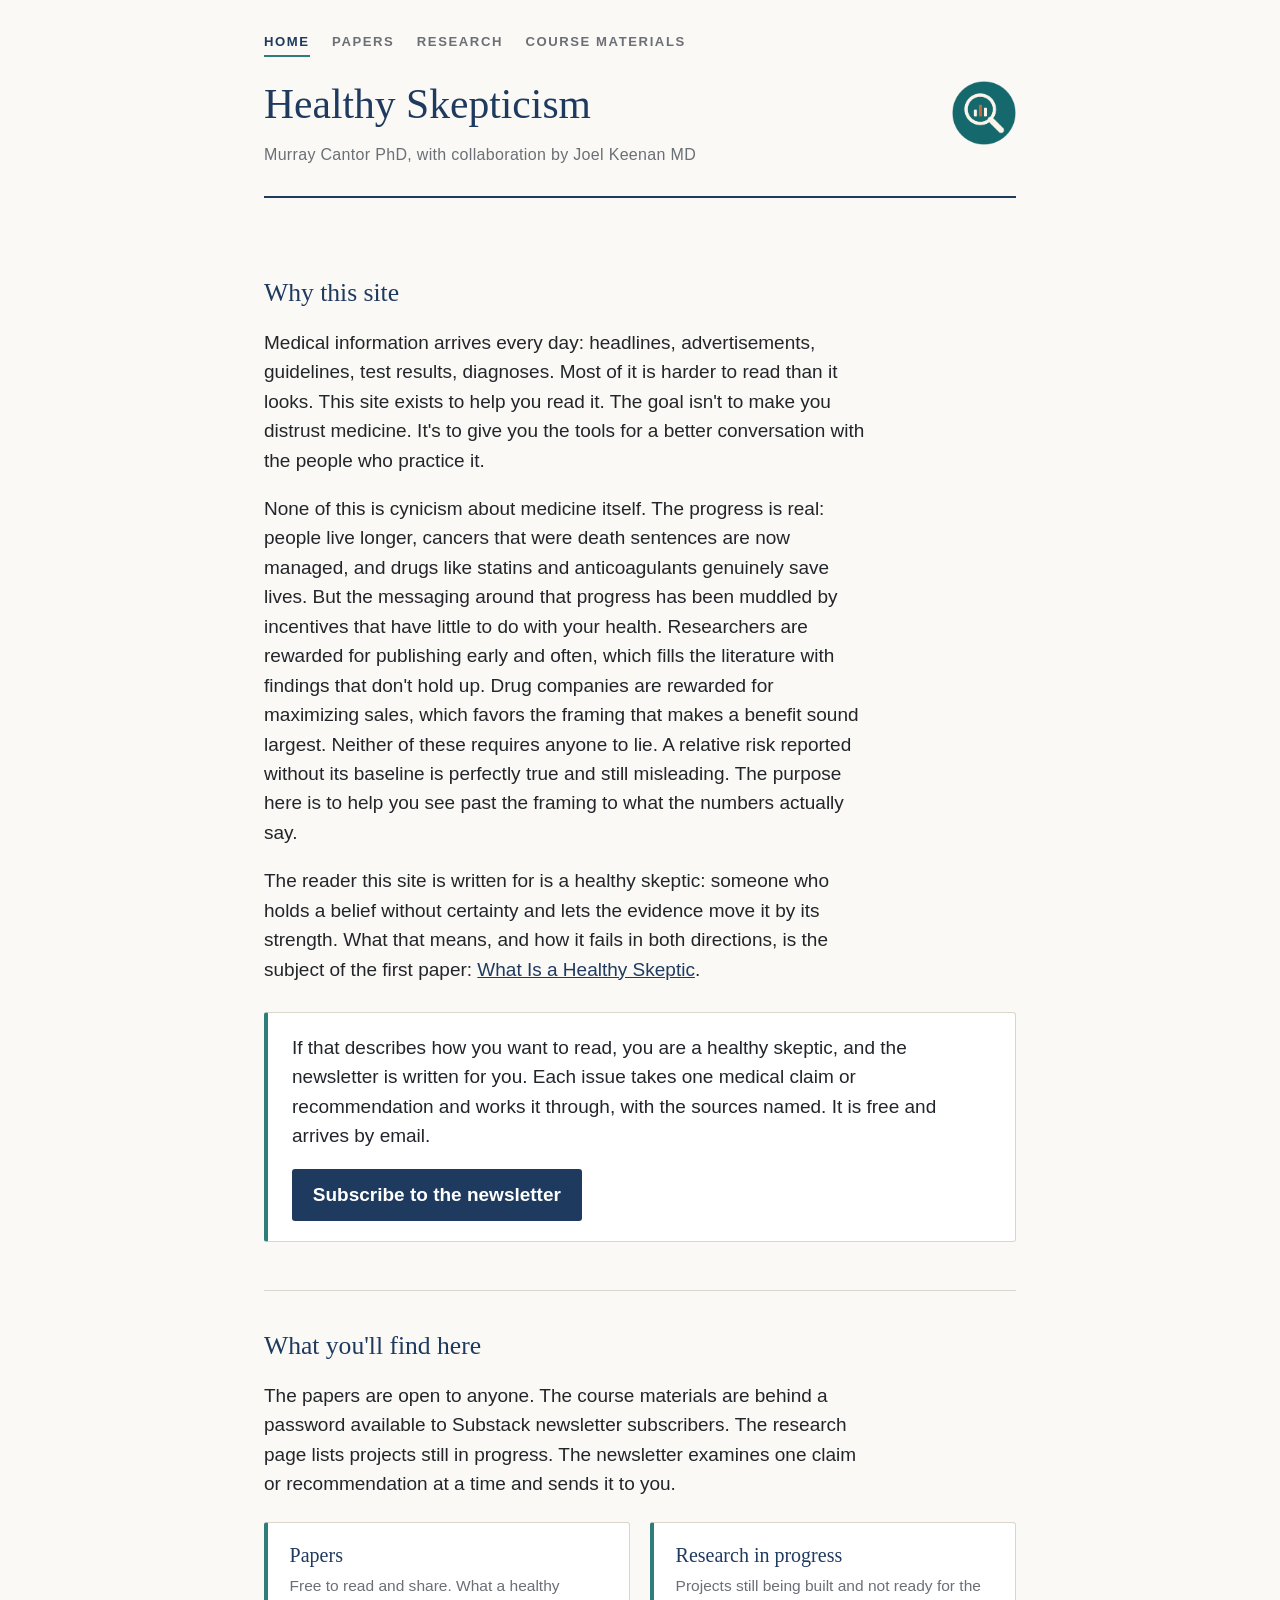
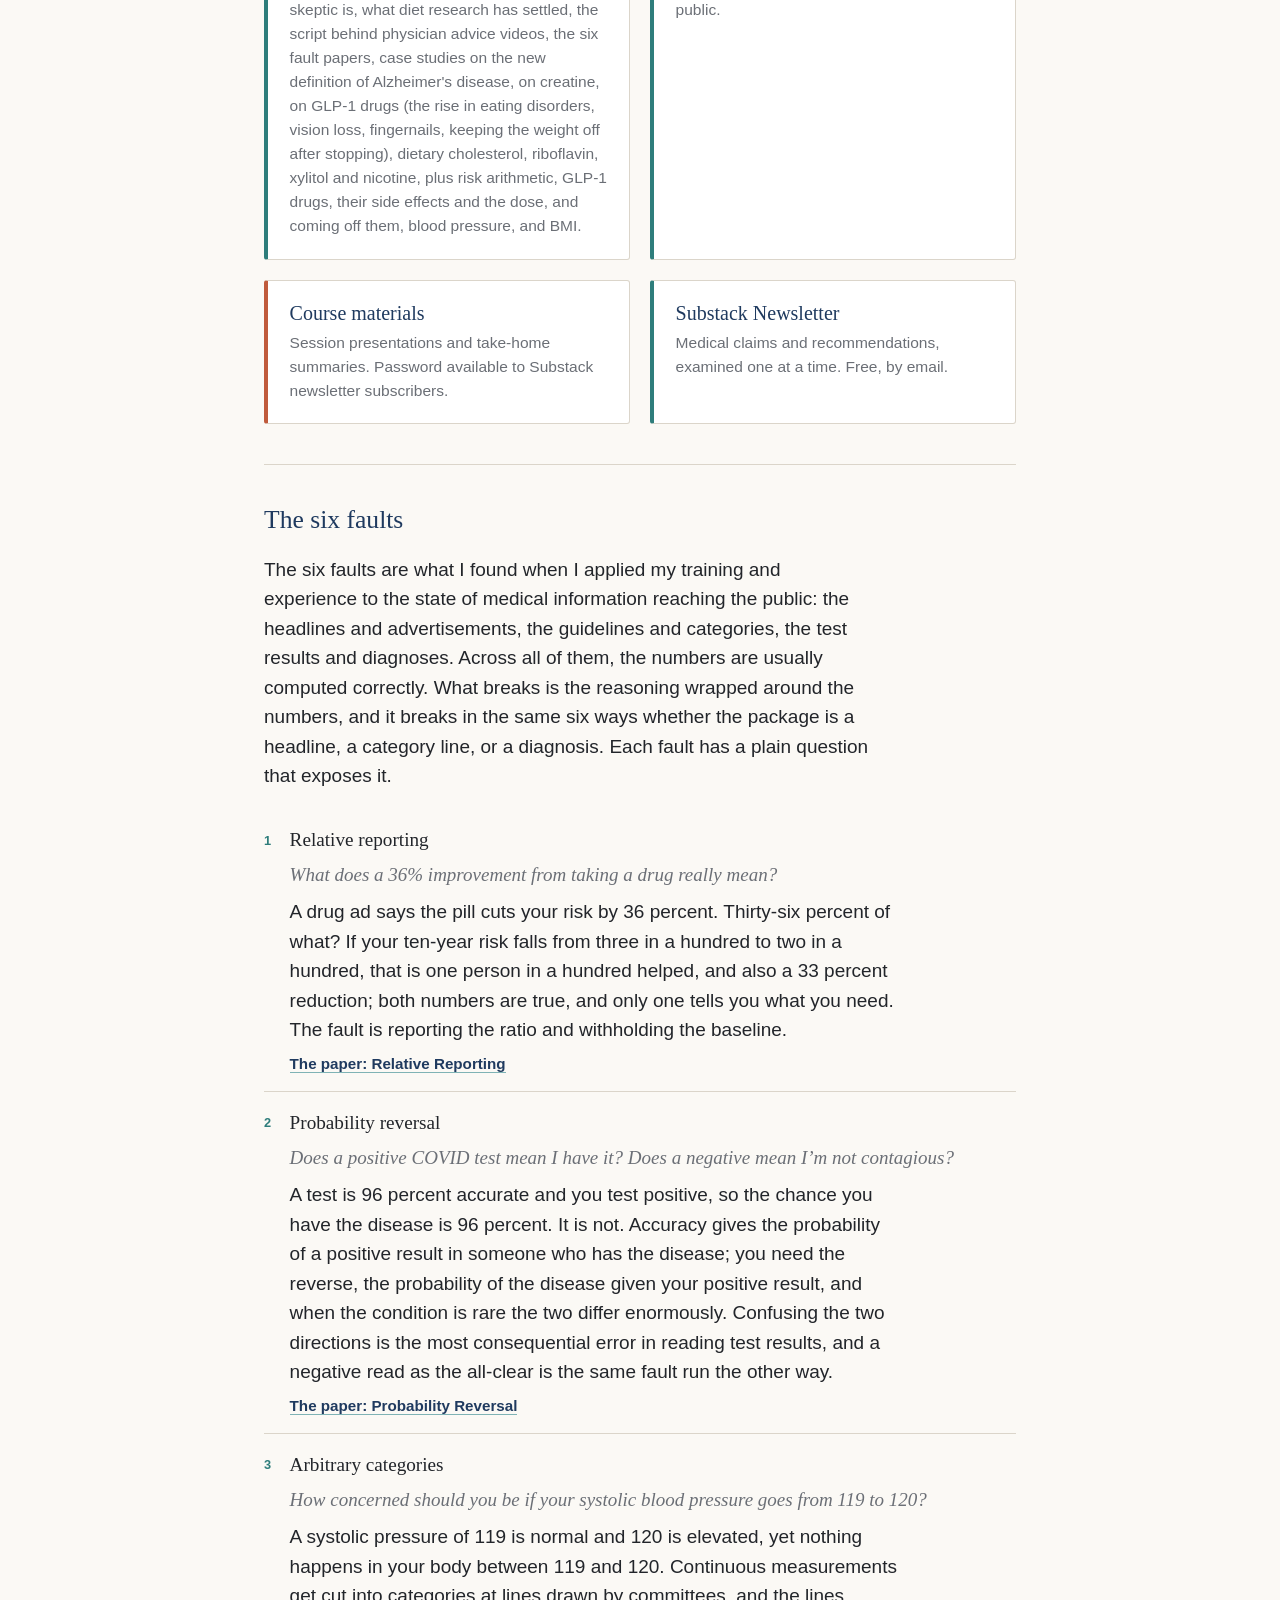
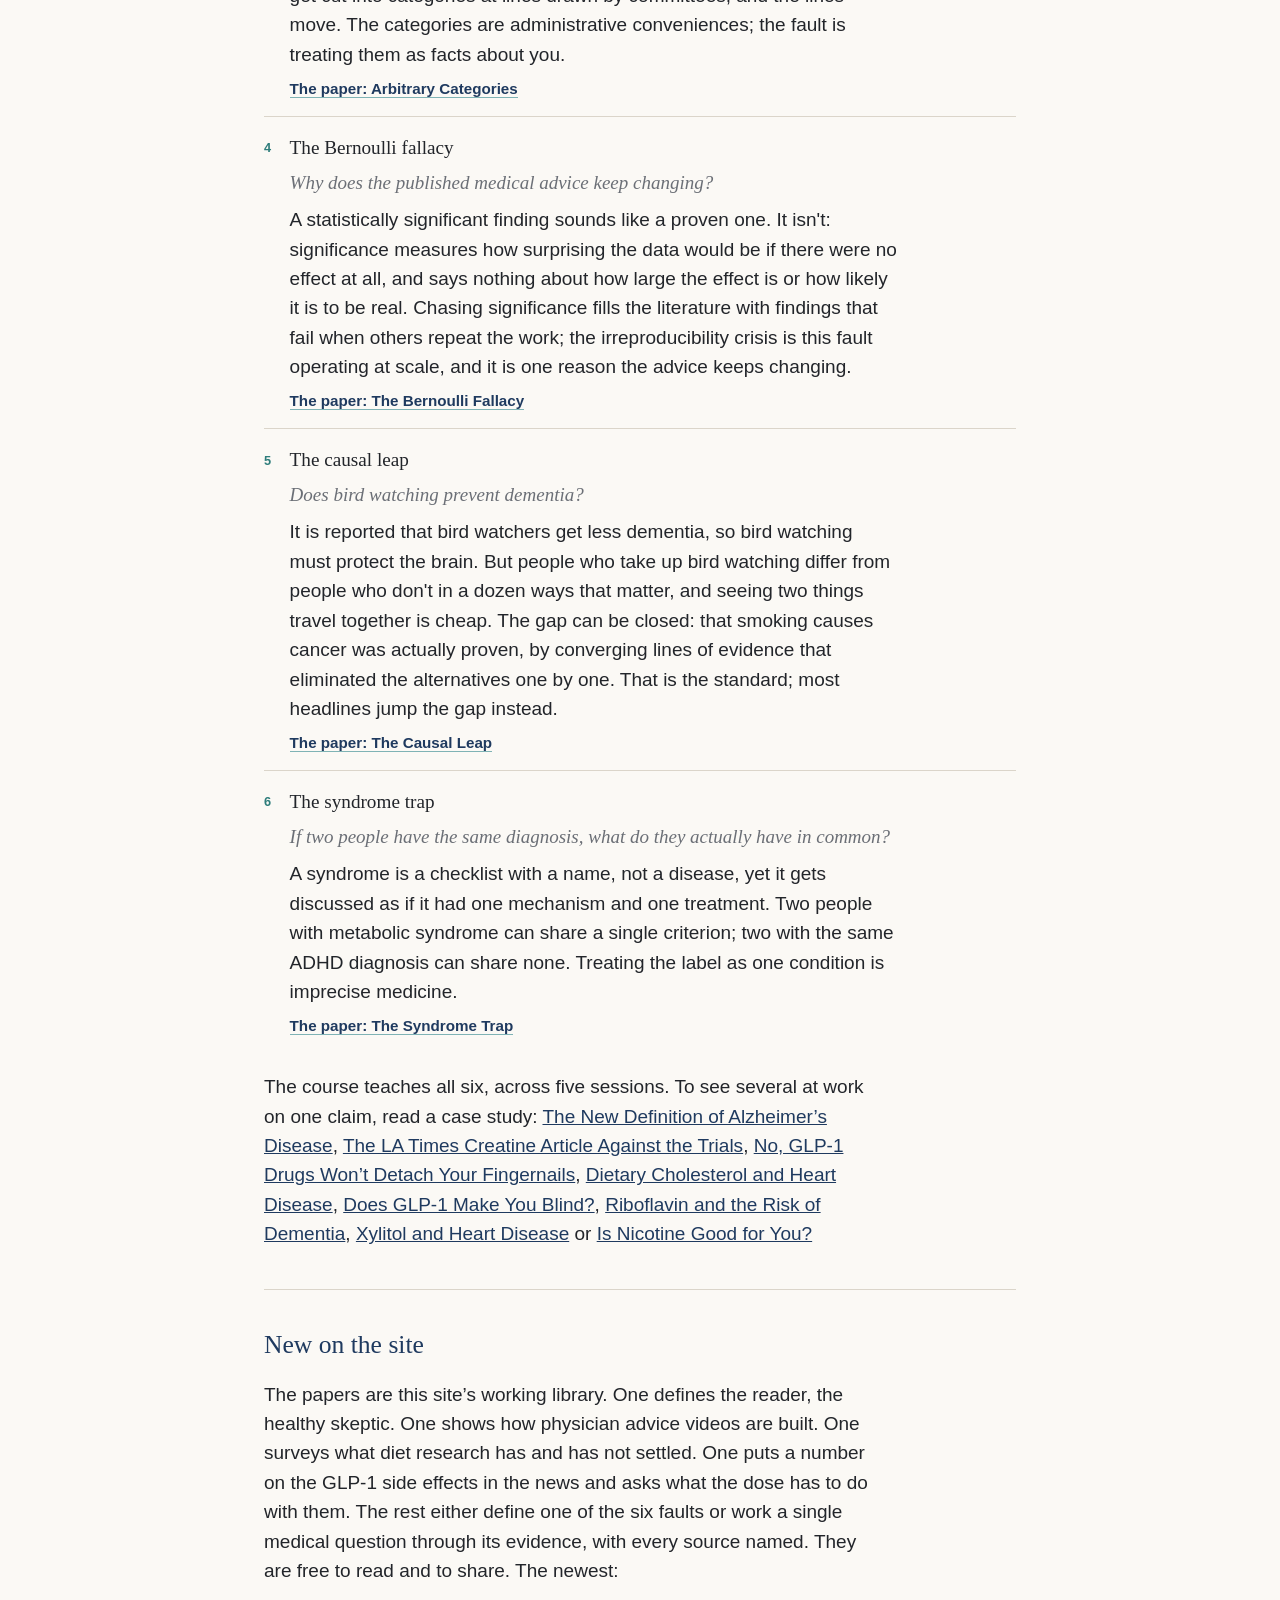
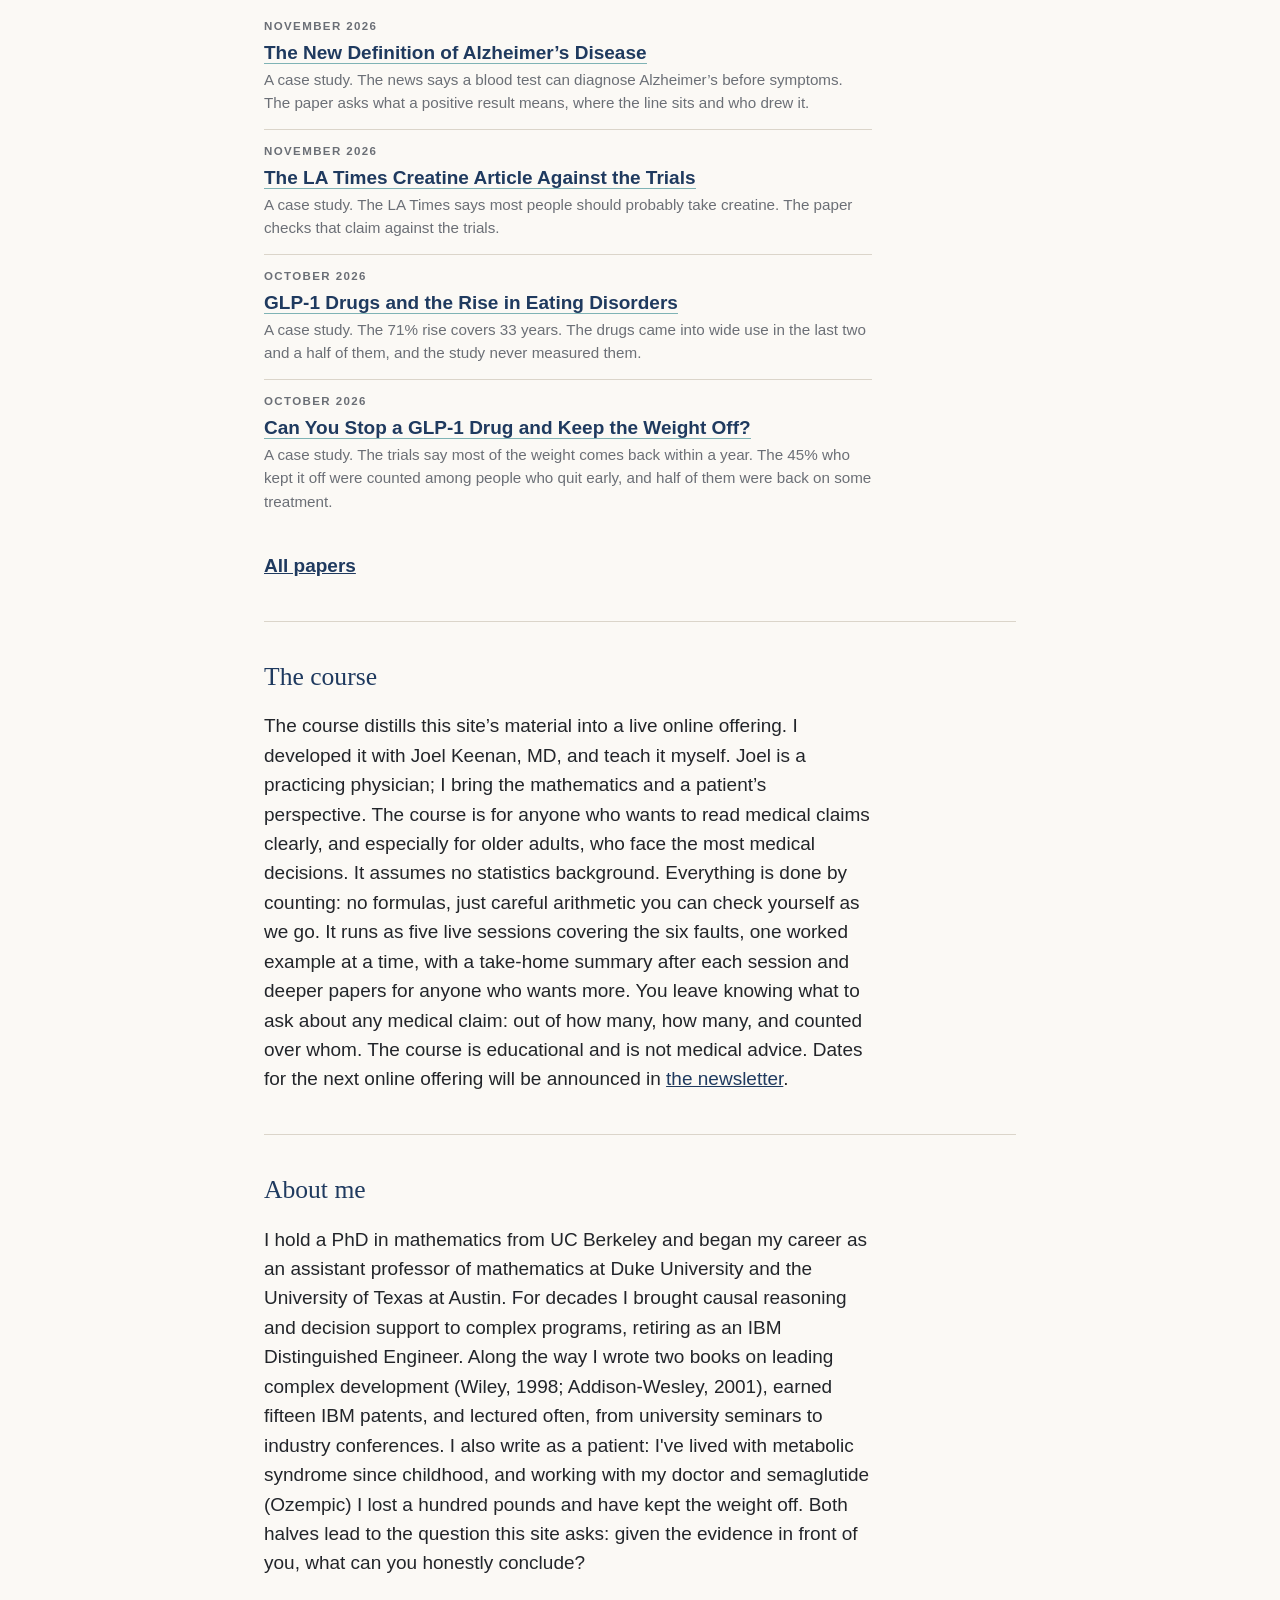
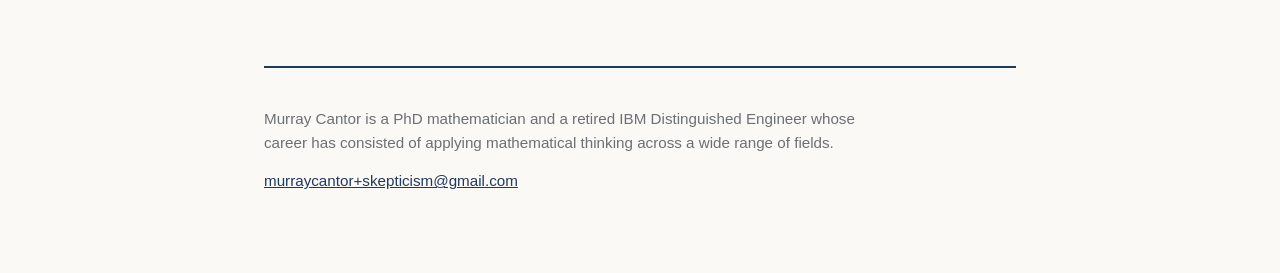
==== commit d43b5fac: "Add files via upload" ====
--- a/index.html
+++ b/index.html
@@ -2,10 +2,11 @@
 <!--
   Healthy Skepticism — landing page.
 
-  The site is four pages and one stylesheet:
+  The site is five pages and one stylesheet:
     index.html     this page: what the course is, where it is offered, what is new
     papers.html    the public paper library
-    eliquis.html   the Eliquis decision kit, explained piece by piece
+    research.html  research in progress: the list of projects not yet public
+    eliquis.html   the Eliquis project, behind its own password, linked from research.html
     students.html  the gated course materials, one block per session
     site.css       all styling for all pages
 
@@ -25,7 +26,7 @@
 <meta charset="utf-8">
 <meta name="viewport" content="width=device-width, initial-scale=1">
 <title>Healthy Skepticism</title>
-<meta name="description" content="Making sense of medical claims by counting. Free papers on risk, testing and causation, practical decision kits, and a short course on what the numbers in a study, a screening test or a drug advertisement actually say.">
+<meta name="description" content="Making sense of medical claims by counting. Free papers on risk, testing and causation, and a short course on what the numbers in a study, a screening test or a drug advertisement actually say.">
 <link rel="stylesheet" href="site.css">
 <link rel="icon" href="favicon-32.png" type="image/png" sizes="32x32">
 <link rel="alternate icon" href="favicon.ico">
@@ -33,7 +34,7 @@
 <meta name="theme-color" content="#1F3A5F">
 <meta property="og:type" content="website">
 <meta property="og:title" content="Healthy Skepticism">
-<meta property="og:description" content="Making sense of medical claims by counting. Free papers on risk, testing and causation, practical decision kits, and a short course on what the numbers in a study, a screening test or a drug advertisement actually say.">
+<meta property="og:description" content="Making sense of medical claims by counting. Free papers on risk, testing and causation, and a short course on what the numbers in a study, a screening test or a drug advertisement actually say.">
 <meta property="og:image" content="https://healthy-skepticism.com/og-image.png">
 </head>
 <body>
@@ -42,6 +43,7 @@
   <nav class="sitenav" aria-label="Site">
     <a href="index.html" aria-current="page">Home</a>
     <a href="papers.html">Papers</a>
+    <a href="research.html">Research</a>
     <a href="students.html">Course materials</a>
   </nav>
 
@@ -64,15 +66,15 @@
 
   <section>
     <h2>What you'll find here</h2>
-    <p>The papers are open to anyone. The kits turn a paper into something you and your doctor use together in a visit. The course materials are behind a password available to Substack newsletter subscribers. The newsletter examines one claim or recommendation at a time and sends it to you.</p>
+    <p>The papers are open to anyone. The course materials are behind a password available to Substack newsletter subscribers. The research page lists projects still in progress. The newsletter examines one claim or recommendation at a time and sends it to you.</p>
     <div class="cards">
       <a class="card" href="papers.html">
         <h3>Papers</h3>
-        <p>Free to read and share. What a healthy skeptic is, what diet research has settled, the script behind physician advice videos, the six fault papers, case studies on the new definition of Alzheimer's disease, on creatine, on GLP-1 drugs (the rise in eating disorders, vision loss, fingernails, keeping the weight off after stopping), dietary cholesterol, riboflavin, xylitol and nicotine, plus risk arithmetic, Eliquis dosing, GLP-1 drugs, their side effects and the dose, and coming off them, blood pressure, and BMI.</p>
+        <p>Free to read and share. What a healthy skeptic is, what diet research has settled, the script behind physician advice videos, the six fault papers, case studies on the new definition of Alzheimer's disease, on creatine, on GLP-1 drugs (the rise in eating disorders, vision loss, fingernails, keeping the weight off after stopping), dietary cholesterol, riboflavin, xylitol and nicotine, plus risk arithmetic, GLP-1 drugs, their side effects and the dose, and coming off them, blood pressure, and BMI.</p>
       </a>
-      <a class="card" href="eliquis.html">
-        <h3>Decision kits</h3>
-        <p>Tools you and your doctor run together in a visit. The first: your Eliquis dose.</p>
+      <a class="card" href="research.html">
+        <h3>Research in progress</h3>
+        <p>Projects still being built and not ready for the public.</p>
       </a>
       <a class="card locked" href="students.html">
         <h3>Course materials</h3>
@@ -174,5 +176,7 @@
   </footer>
 
 </div>
+<script data-goatcounter="https://healthy-skepticism.goatcounter.com/count"
+        async src="//gc.zgo.at/count.js"></script>
 </body>
 </html>
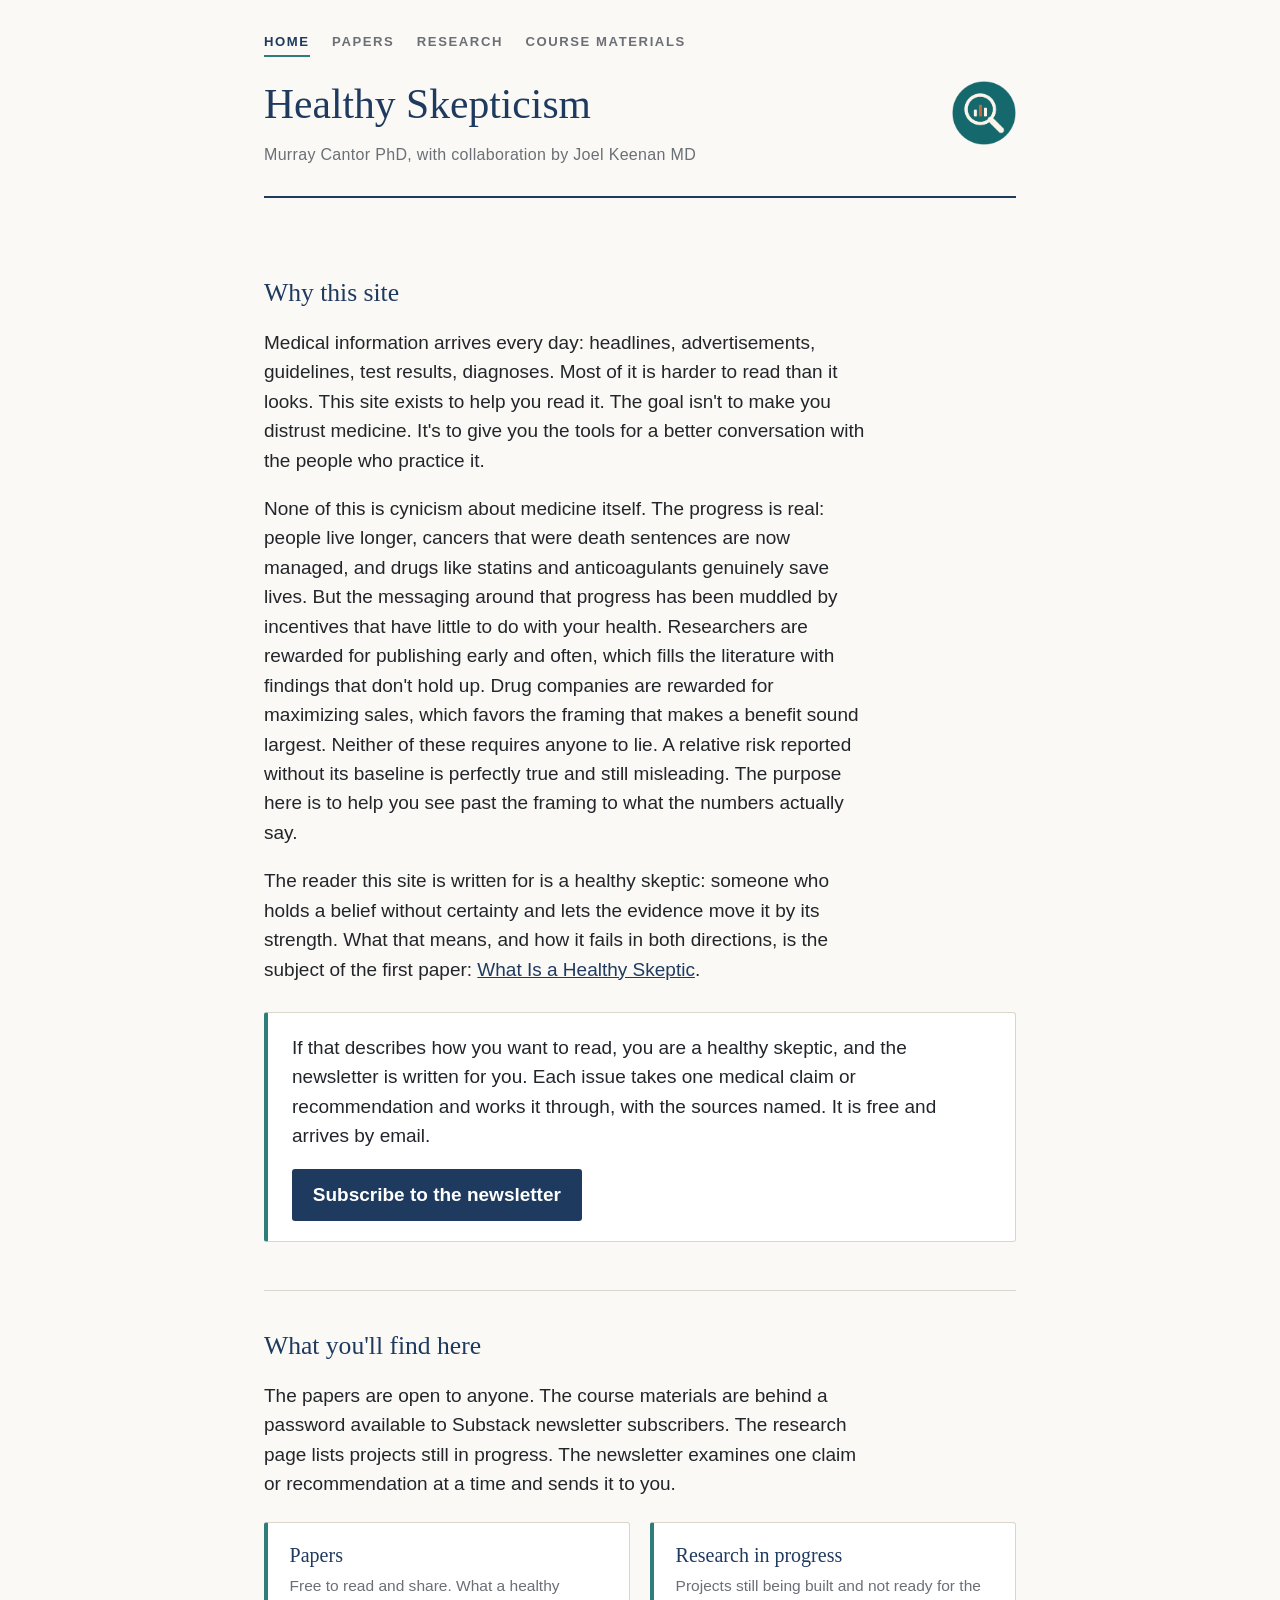
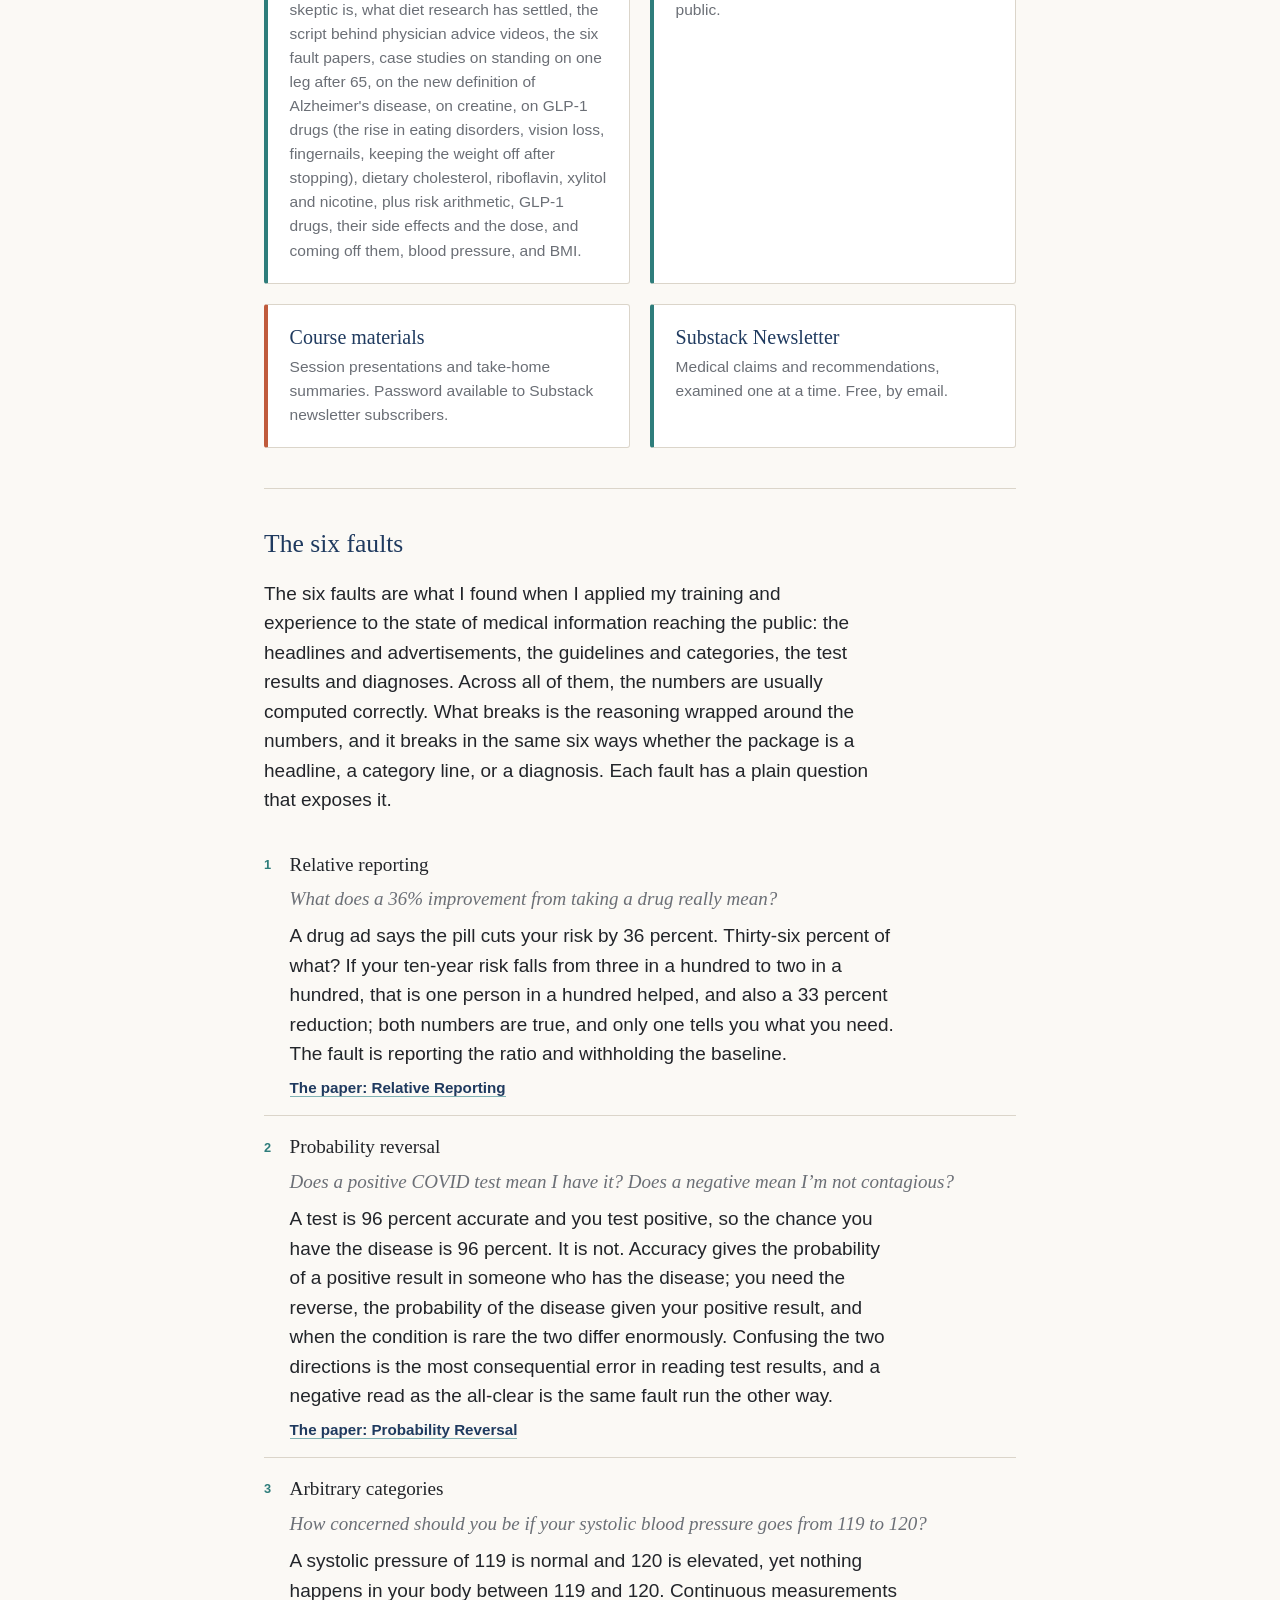
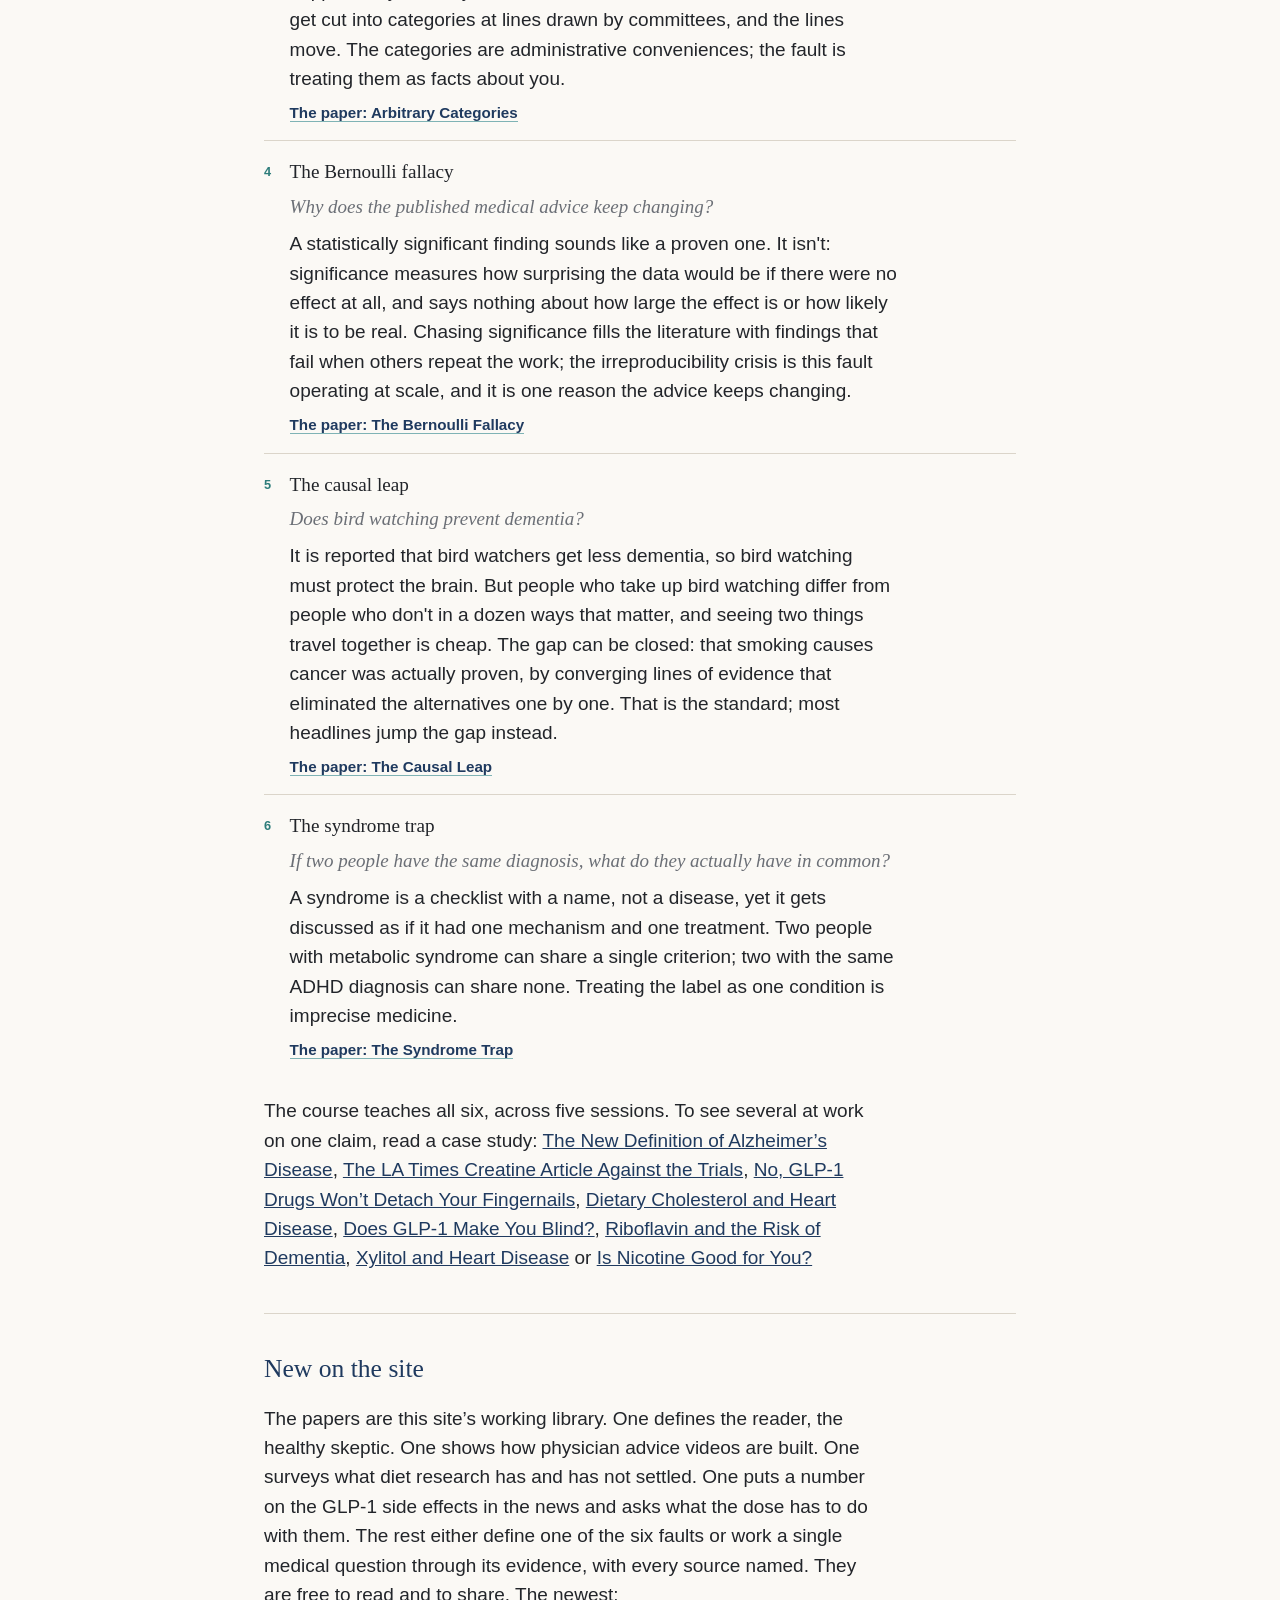
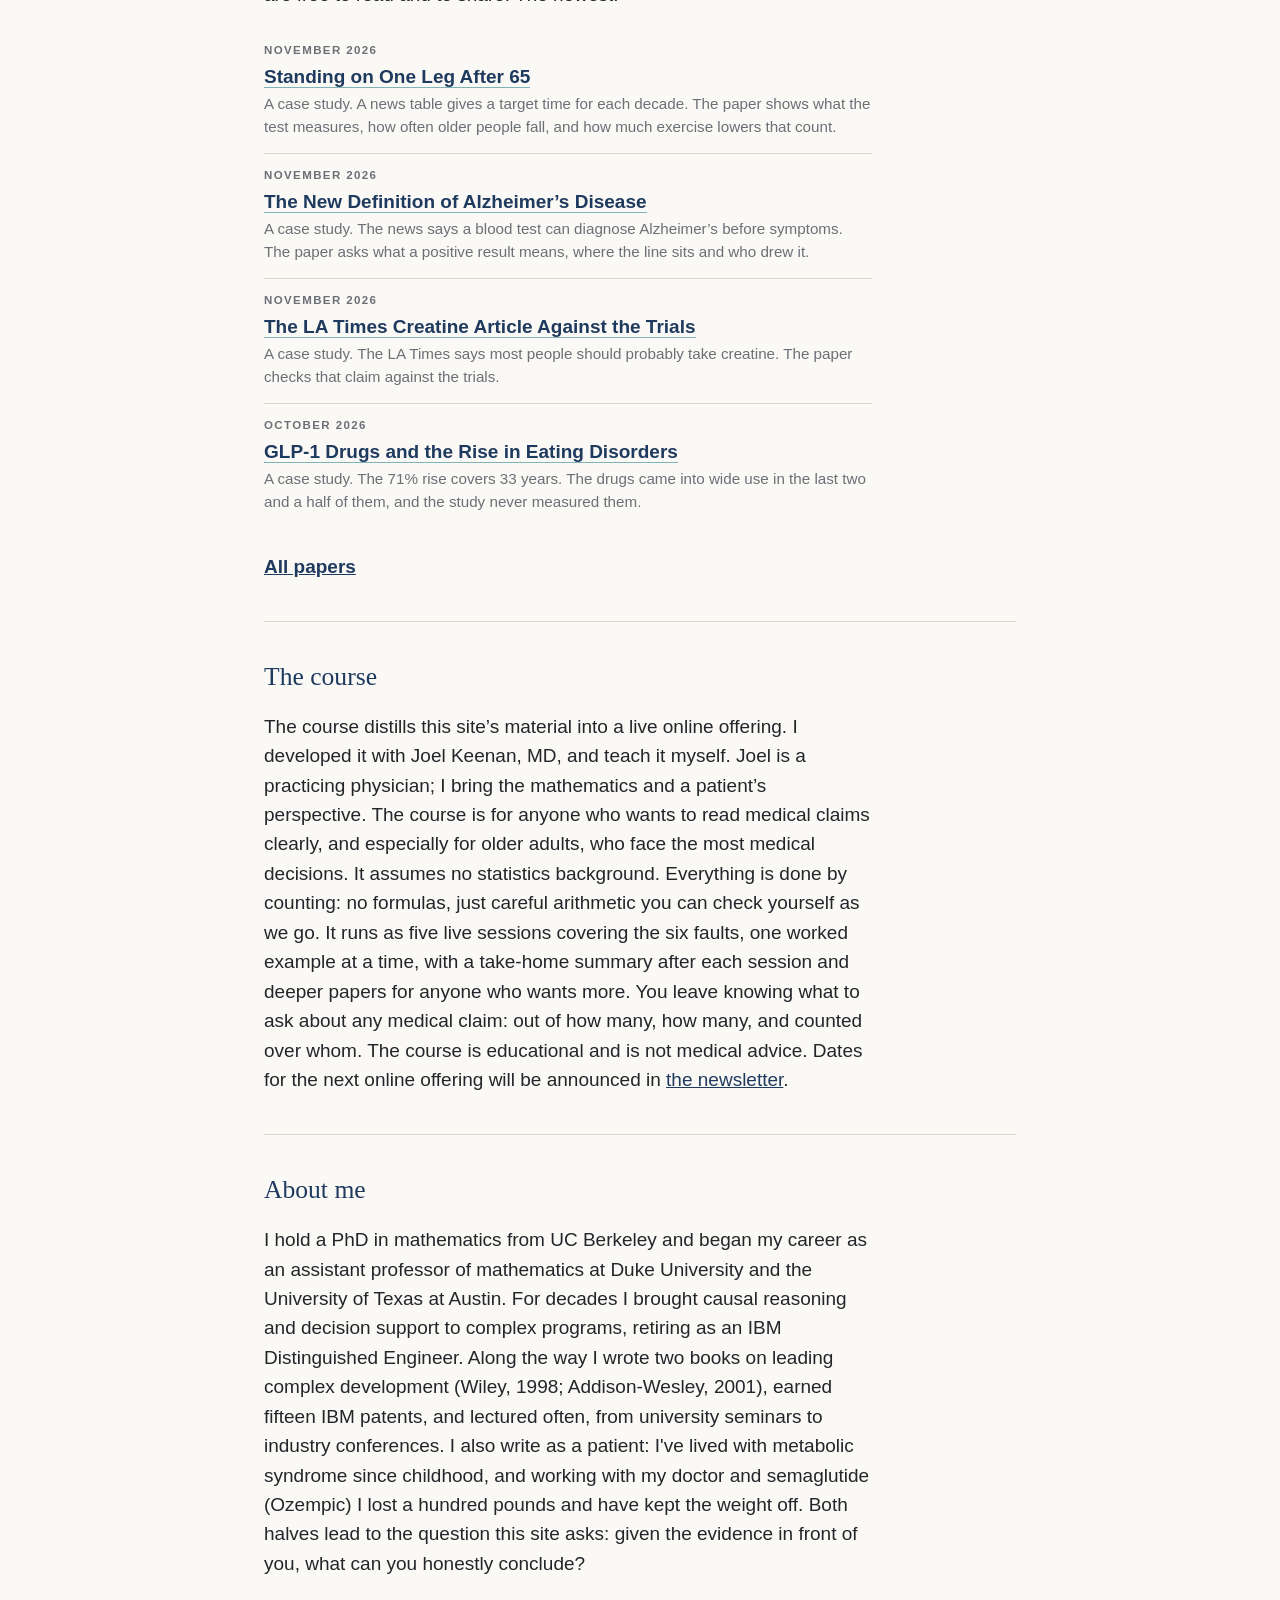
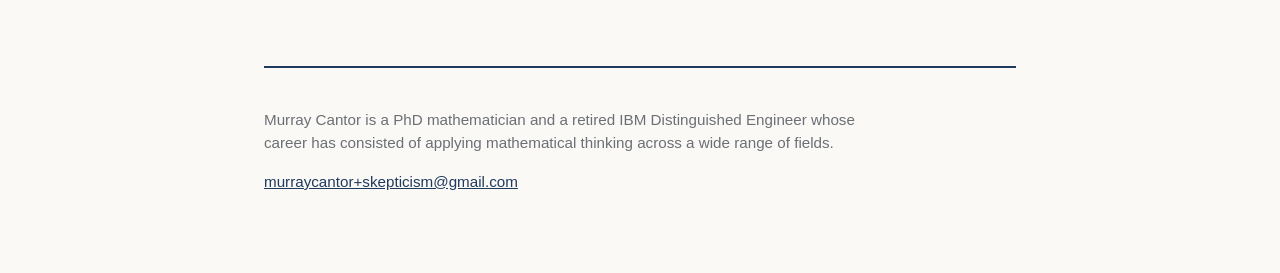
==== commit 80821839: "Add files via upload" ====
--- a/index.html
+++ b/index.html
@@ -70,7 +70,7 @@
     <div class="cards">
       <a class="card" href="papers.html">
         <h3>Papers</h3>
-        <p>Free to read and share. What a healthy skeptic is, what diet research has settled, the script behind physician advice videos, the six fault papers, case studies on the new definition of Alzheimer's disease, on creatine, on GLP-1 drugs (the rise in eating disorders, vision loss, fingernails, keeping the weight off after stopping), dietary cholesterol, riboflavin, xylitol and nicotine, plus risk arithmetic, GLP-1 drugs, their side effects and the dose, and coming off them, blood pressure, and BMI.</p>
+        <p>Free to read and share. What a healthy skeptic is, what diet research has settled, the script behind physician advice videos, the six fault papers, case studies on standing on one leg after 65, on the new definition of Alzheimer's disease, on creatine, on GLP-1 drugs (the rise in eating disorders, vision loss, fingernails, keeping the weight off after stopping), dietary cholesterol, riboflavin, xylitol and nicotine, plus risk arithmetic, GLP-1 drugs, their side effects and the dose, and coming off them, blood pressure, and BMI.</p>
       </a>
       <a class="card" href="research.html">
         <h3>Research in progress</h3>
@@ -137,6 +137,11 @@
     <ul class="notices">
       <li>
         <span class="when">November 2026</span>
+        <a href="papers.html#one-leg">Standing on One Leg After 65</a>
+        <span class="gloss">A case study. A news table gives a target time for each decade. The paper shows what the test measures, how often older people fall, and how much exercise lowers that count.</span>
+      </li>
+      <li>
+        <span class="when">November 2026</span>
         <a href="papers.html#alzheimers">The New Definition of Alzheimer&rsquo;s Disease</a>
         <span class="gloss">A case study. The news says a blood test can diagnose Alzheimer&rsquo;s before symptoms. The paper asks what a positive result means, where the line sits and who drew it.</span>
       </li>
@@ -149,11 +154,6 @@
         <span class="when">October 2026</span>
         <a href="papers.html#glp1-eating">GLP-1 Drugs and the Rise in Eating Disorders</a>
         <span class="gloss">A case study. The 71% rise covers 33 years. The drugs came into wide use in the last two and a half of them, and the study never measured them.</span>
-      </li>
-      <li>
-        <span class="when">October 2026</span>
-        <a href="papers.html#glp1-regain">Can You Stop a GLP-1 Drug and Keep the Weight Off?</a>
-        <span class="gloss">A case study. The trials say most of the weight comes back within a year. The 45% who kept it off were counted among people who quit early, and half of them were back on some treatment.</span>
       </li>
     </ul>
     <p class="more"><a href="papers.html">All papers</a></p>
